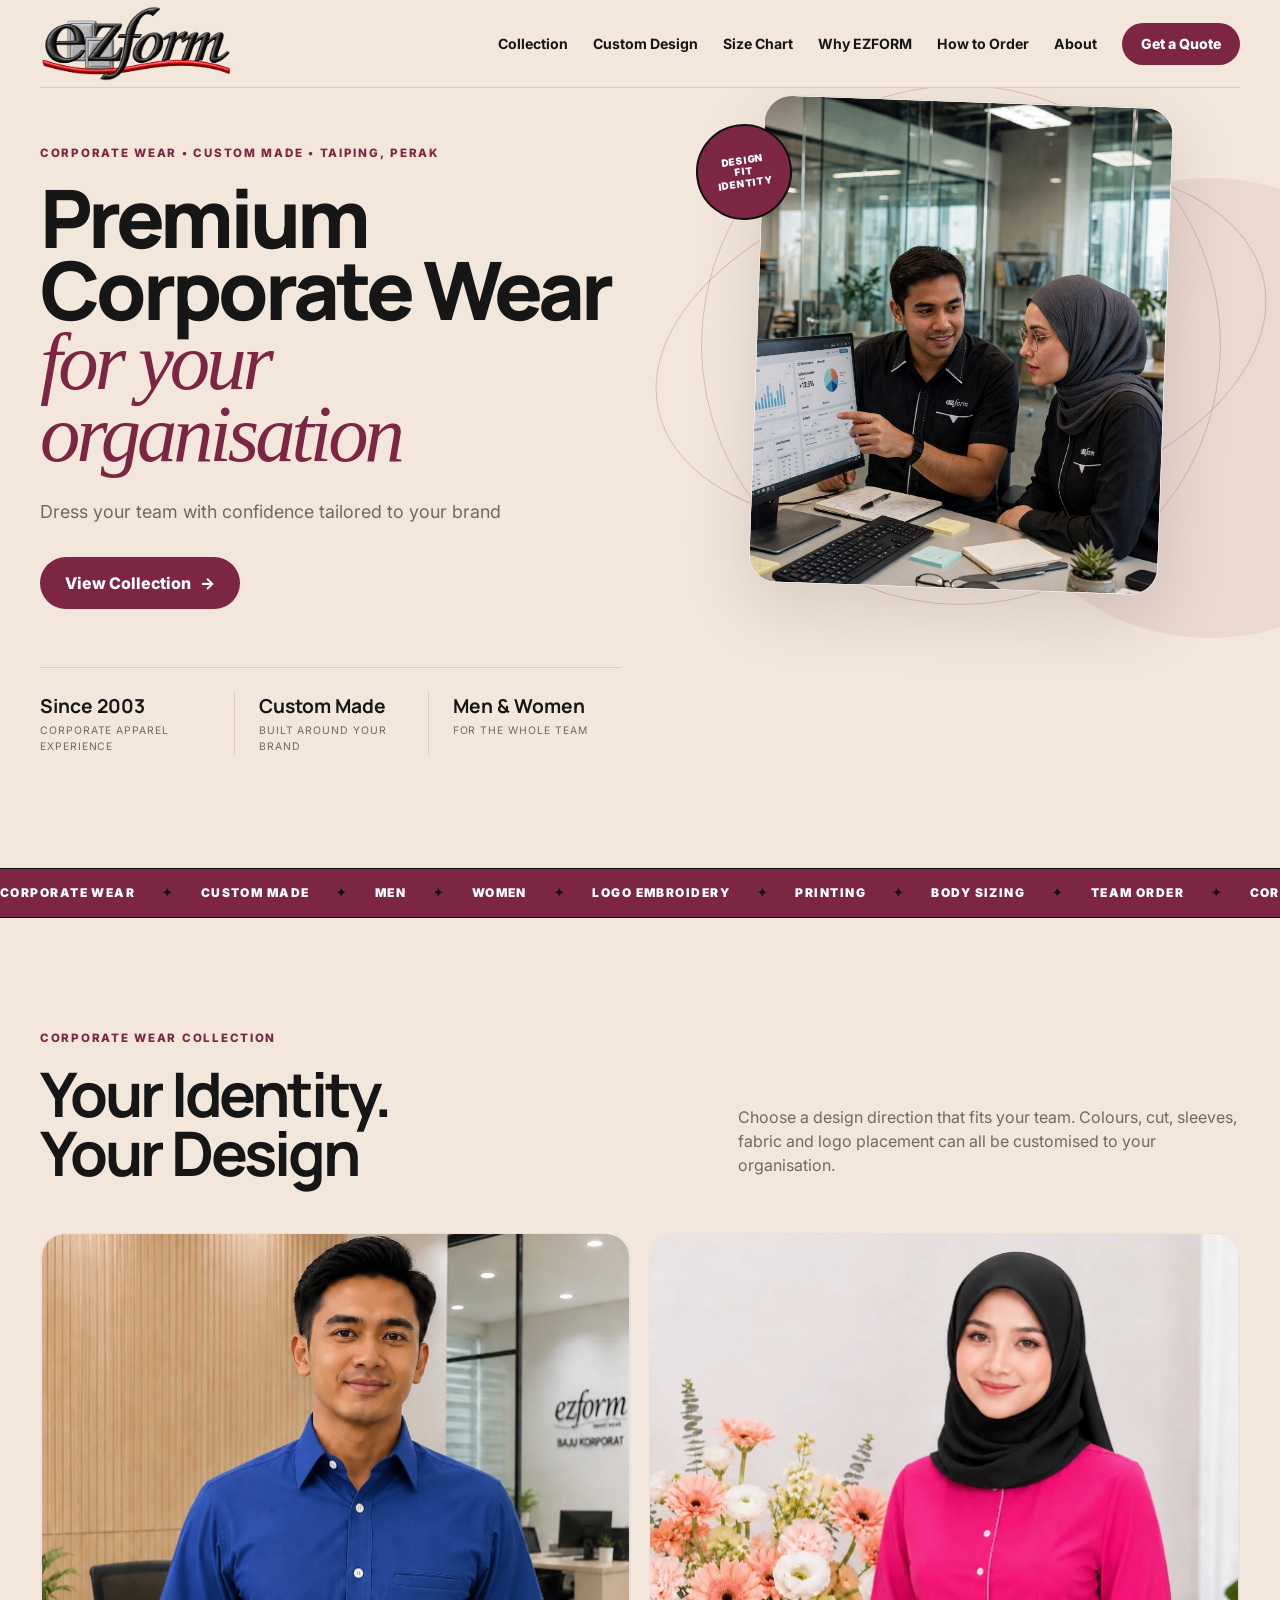
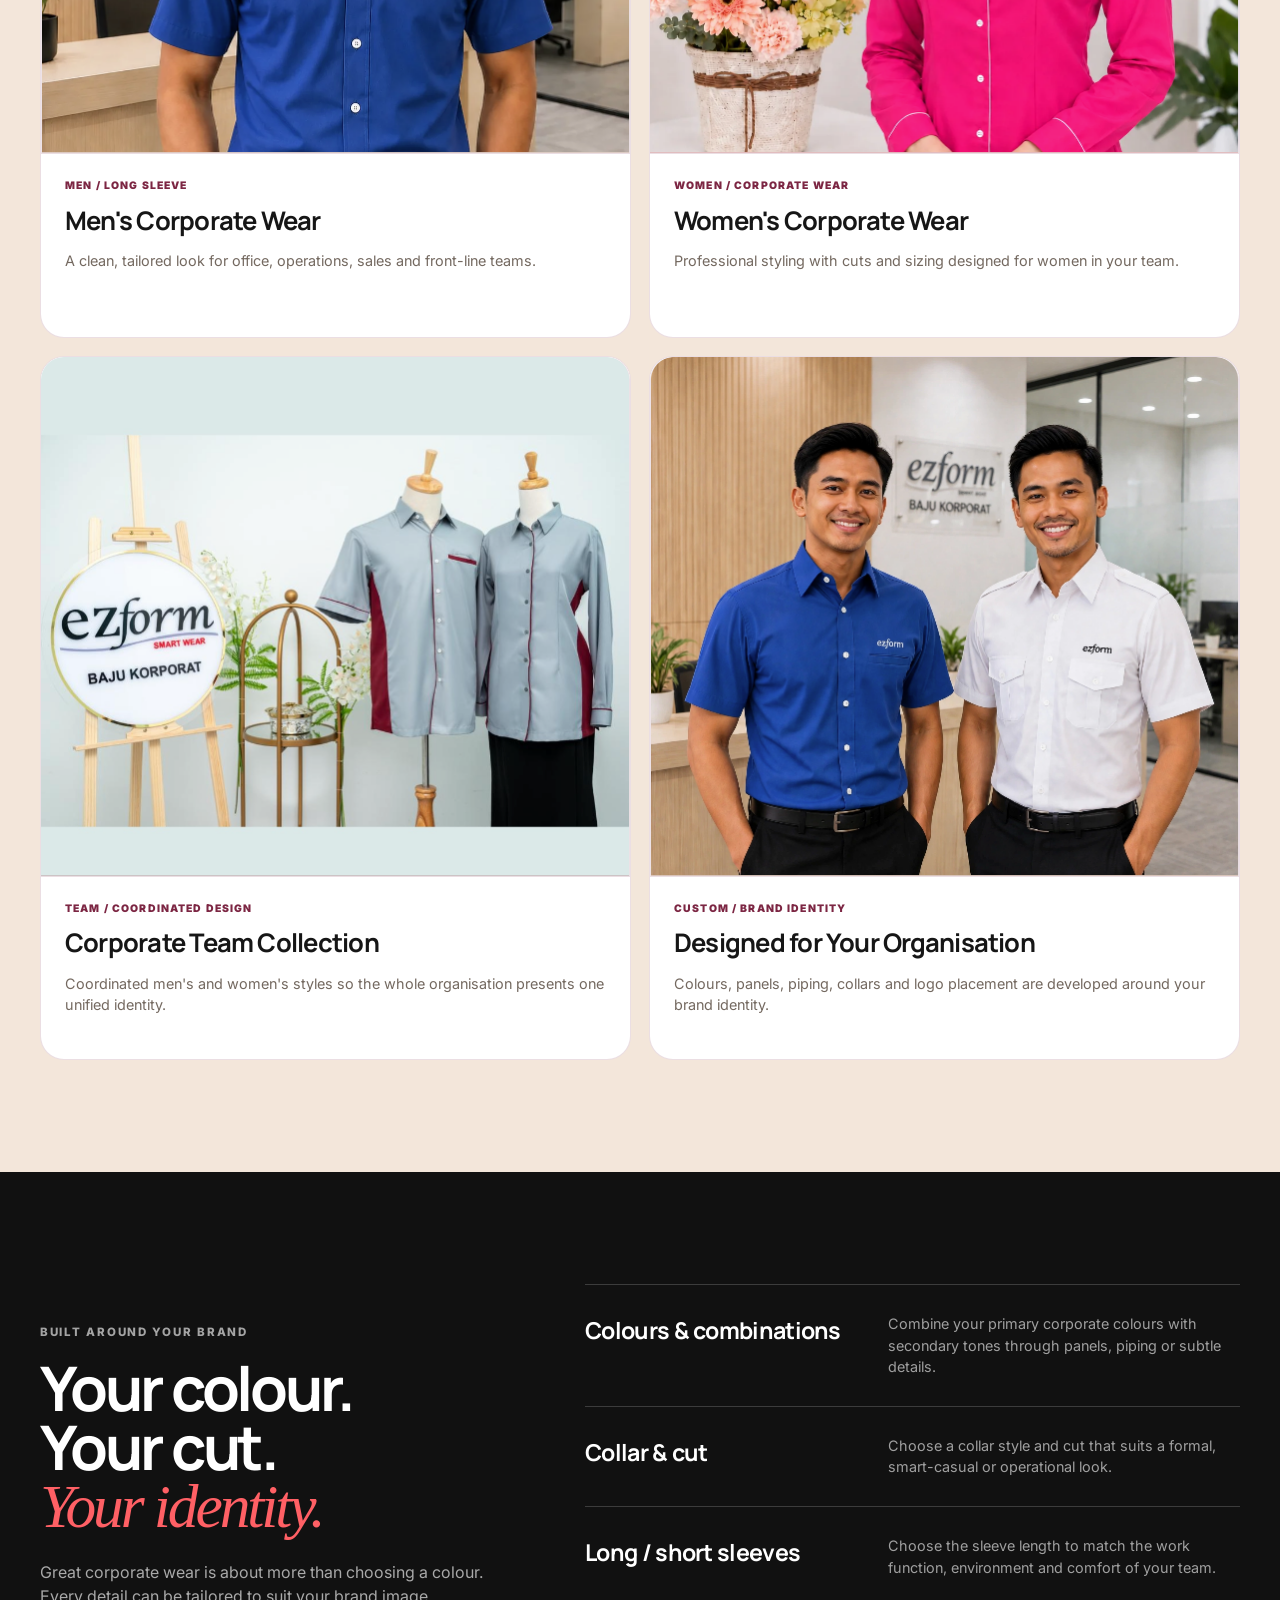
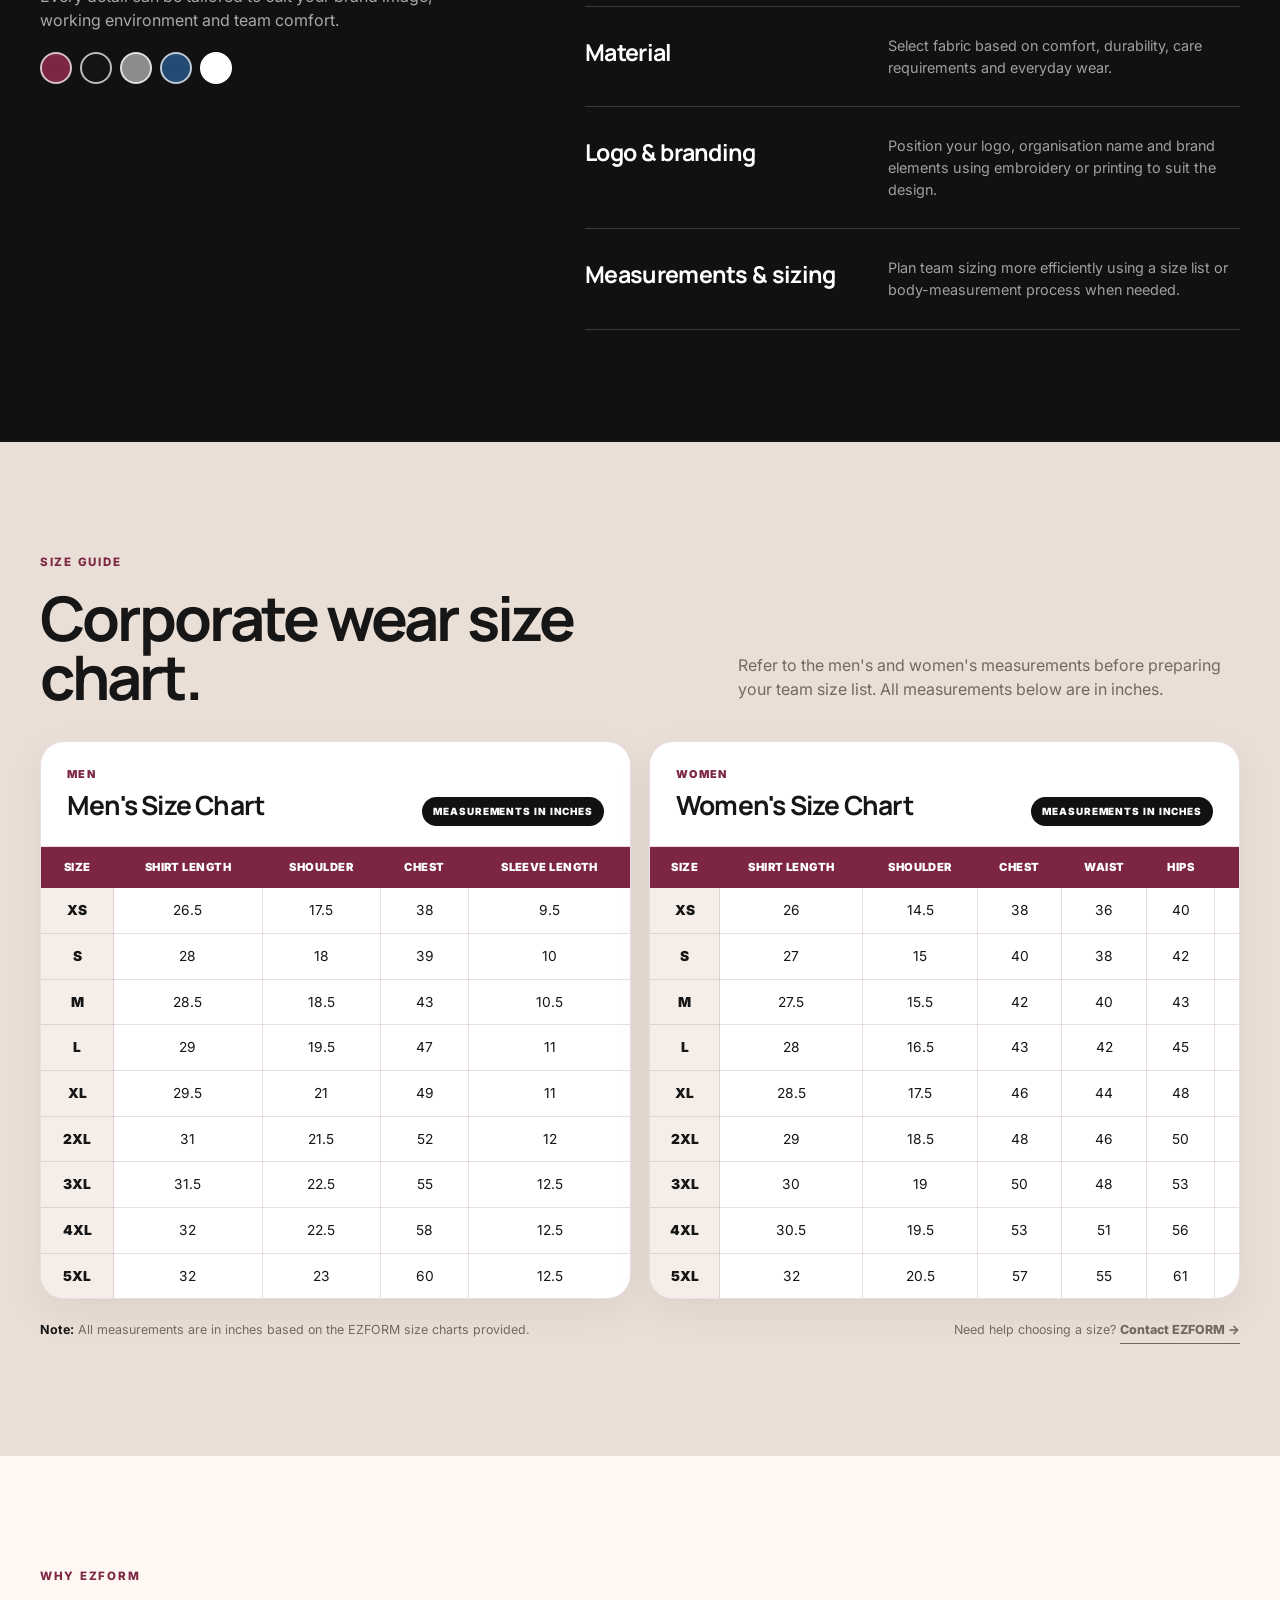
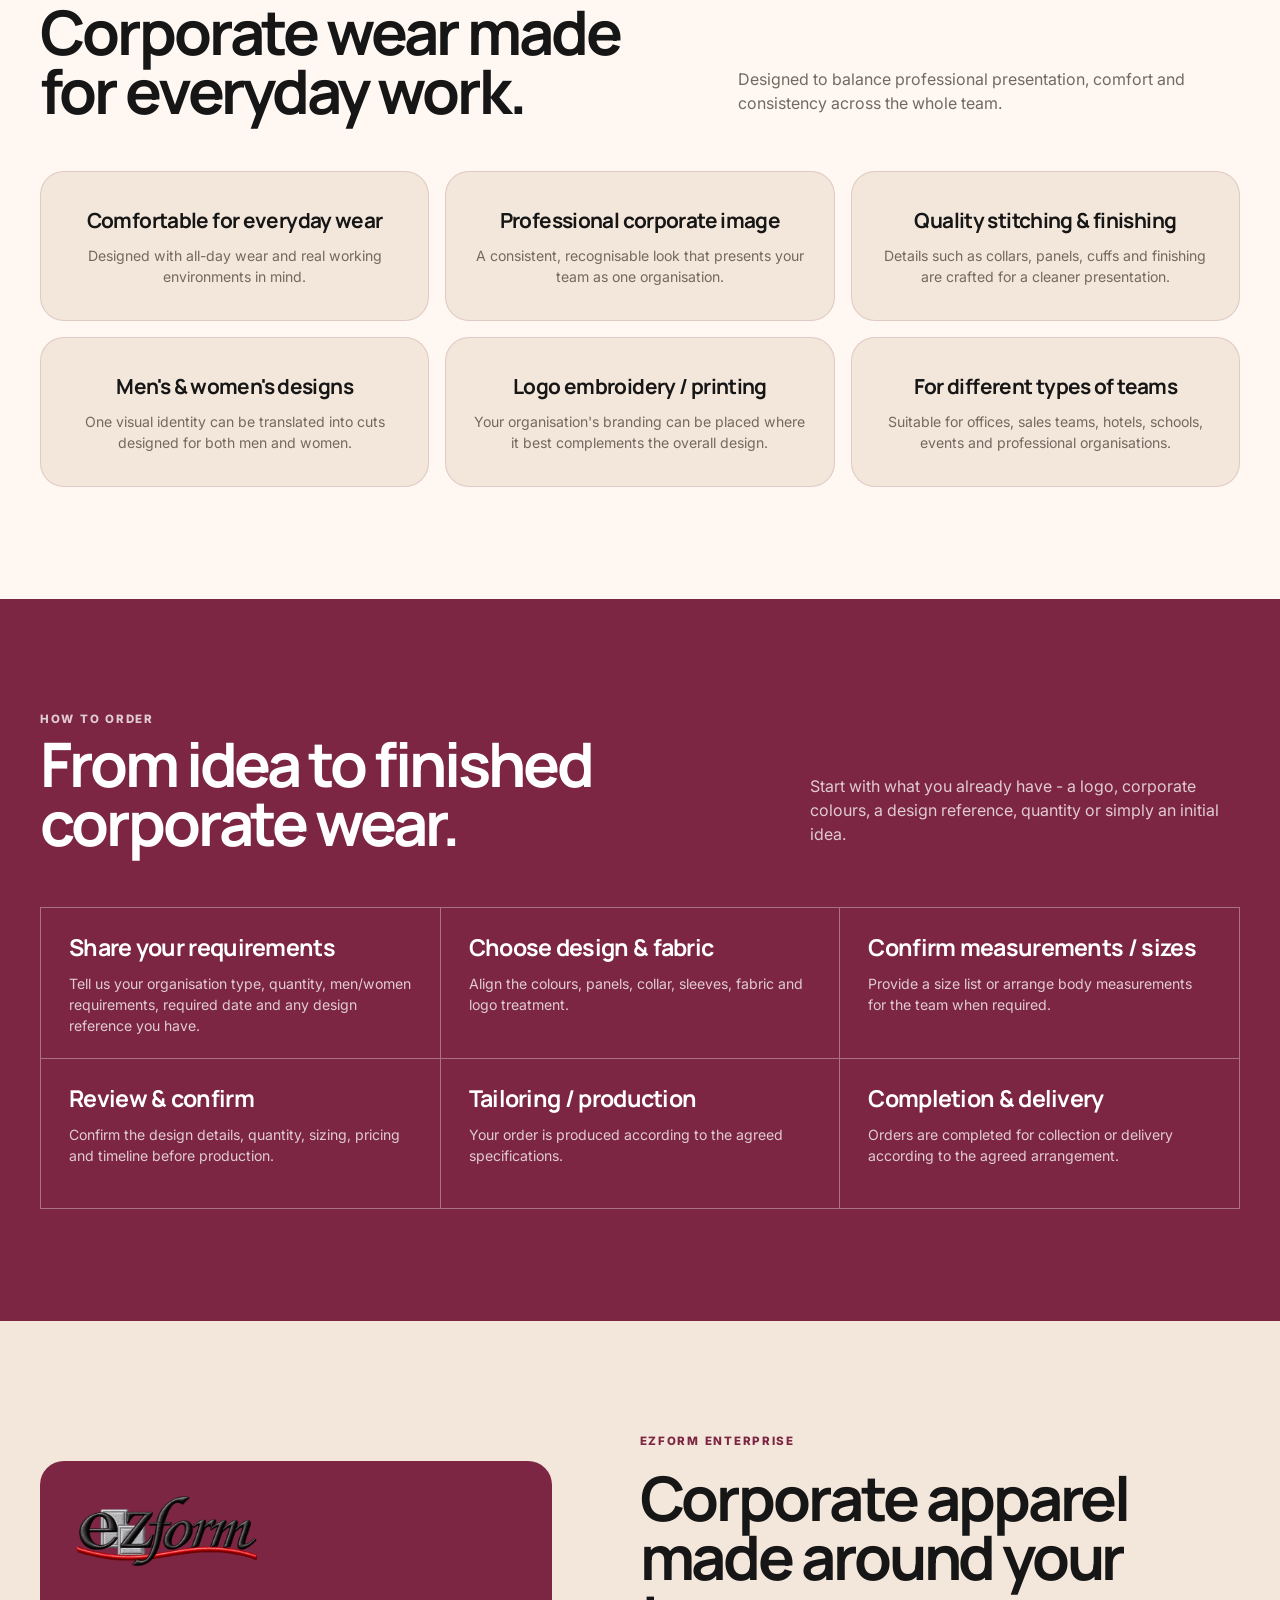
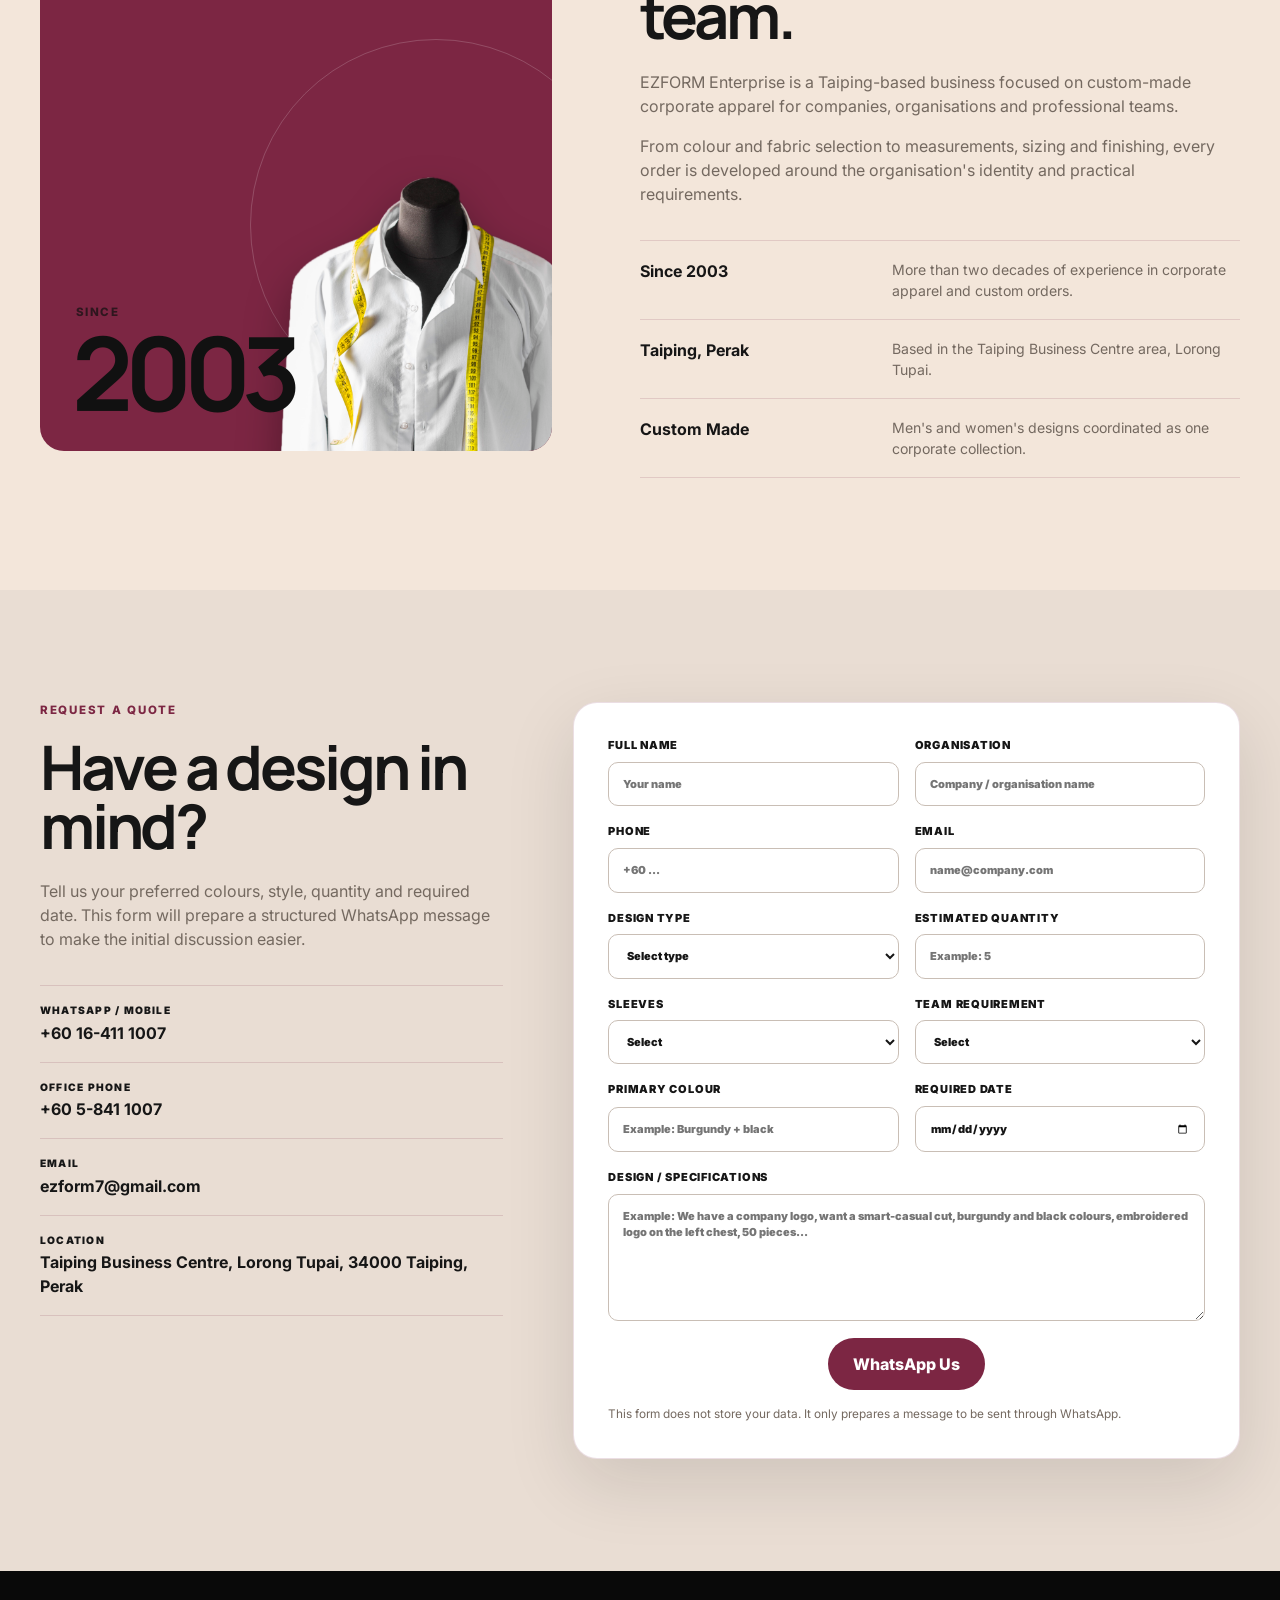
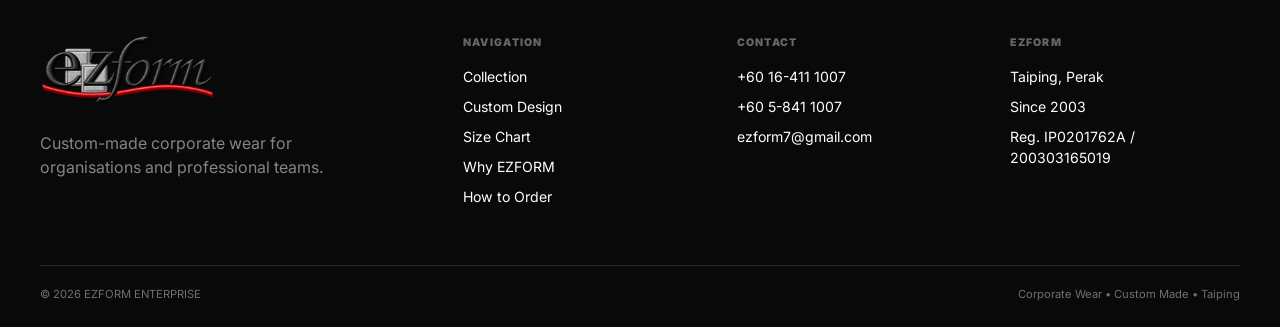
==== index.html @ 91cd4269 "update website" ====
<!DOCTYPE html>

<html lang="en">
<head>
<meta charset="utf-8"/>
<meta content="width=device-width, initial-scale=1" name="viewport"/>
<meta content="EZFORM Corporate Wear - custom-made corporate apparel for organisations, teams and companies. Based in Taiping, Perak since 2003." name="description"/>
<meta content="#7c2643" name="theme-color"/>
<title>EZFORM Corporate Wear - Custom-Made Corporate Apparel</title>
<link href="https://fonts.googleapis.com" rel="preconnect"/>
<link crossorigin="" href="https://fonts.gstatic.com" rel="preconnect"/>
<link href="https://fonts.googleapis.com/css2?family=Inter:wght@400;500;600;700&amp;family=Manrope:wght@500;600;700;800&amp;display=swap" rel="stylesheet"/>
<link href="assets/icons/favicon.svg" rel="icon" type="image/svg+xml"/>

  <link href="css/style.css" rel="stylesheet"/>
  
</head>
<body>
<a class="skip-link" href="#main">Skip to content</a>
<header class="site-header" id="top">
<nav aria-label="Main navigation" class="nav container">
<a aria-label="EZFORM home" class="brand" href="#top">
<span class="brand-plate"><img alt="EZFORM" class="brand-logo" src="assets/images/ezform-logo.png"/></span>
</a>
<button aria-controls="nav-menu" aria-expanded="false" class="nav-toggle" type="button">
<span class="sr-only">Open menu</span><span></span><span></span>
</button>
<div class="nav-menu" id="nav-menu">
<a href="#collection">Collection</a>
<a href="#custom">Custom Design</a>
<a href="#size-chart">Size Chart</a>
<a href="#why">Why EZFORM</a>
<a href="#process">How to Order</a>
<a href="#about">About</a>
<a class="button button-small button-red" href="#quotation">Get a Quote</a>
</div>
</nav>
</header>
<main id="main">
<section class="hero section-pad">
<div class="container hero-grid">
<div class="hero-copy reveal">
<p class="eyebrow eyebrow-red">Corporate Wear • Custom Made • Taiping, Perak</p>
<h1>Premium Corporate Wear<br/><em>for your organisation</em></h1>
<p class="hero-lede">Dress your team with confidence tailored to your brand</p>
<div class="hero-actions">
<a class="button button-red" href="#collection">View Collection <span aria-hidden="true">→</span></a>
</div>
<div aria-label="EZFORM highlights" class="hero-proof">
<div><strong>Since 2003</strong><span>Corporate apparel experience</span></div>
<div><strong>Custom Made</strong><span>Built around your brand</span></div>
<div><strong>Men &amp; Women</strong><span>For the whole team</span></div>
</div>
</div>
<div aria-label="EZFORM corporate wear visual" class="hero-art reveal">
<div class="hero-orbit orbit-one"></div><div class="hero-orbit orbit-two"></div>
<div class="hero-main-card">
<div class="hero-shirt">
<img alt="EZFORM corporate team wearing black custom corporate shirts" src="assets/images/hero-corporate-team.webp"/>
</div>
</div>
<div class="hero-sticker">DESIGN<br/>FIT<br/>IDENTITY</div>
</div>
</div>
</section>
<section aria-label="Corporate wear features" class="ticker">
<div class="ticker-track">
<span>CORPORATE WEAR</span><b>✦</b><span>CUSTOM MADE</span><b>✦</b><span>MEN</span><b>✦</b><span>WOMEN</span><b>✦</b><span>LOGO EMBROIDERY</span><b>✦</b><span>PRINTING</span><b>✦</b><span>BODY SIZING</span><b>✦</b><span>TEAM ORDER</span><b>✦</b>
<span aria-hidden="true">CORPORATE WEAR</span><b aria-hidden="true">✦</b><span aria-hidden="true">CUSTOM MADE</span><b aria-hidden="true">✦</b><span aria-hidden="true">MEN</span><b aria-hidden="true">✦</b><span aria-hidden="true">WOMEN</span><b aria-hidden="true">✦</b><span aria-hidden="true">LOGO EMBROIDERY</span><b aria-hidden="true">✦</b><span aria-hidden="true">PRINTING</span><b aria-hidden="true">✦</b><span aria-hidden="true">BODY SIZING</span><b aria-hidden="true">✦</b><span aria-hidden="true">TEAM ORDER</span><b aria-hidden="true">✦</b>
</div>
</section>
<section class="section-pad" id="collection">
<div class="container">
<div class="section-heading reveal">
<div><p class="eyebrow eyebrow-red">Corporate Wear Collection</p><h2>Your Identity.<br/>Your Design</h2></div>
<p>Choose a design direction that fits your team. Colours, cut, sleeves, fabric and logo placement can all be customised to your organisation.</p>
</div>
<div class="collection-grid">
<article class="collection-card reveal" data-category="men team">
<div class="collection-visual collection-photo hover-swap"><img alt="Man wearing blue EZFORM corporate wear in an office setting" class="hover-default" src="assets/images/men-blue.png"/><img alt="Alternate white men's EZFORM corporate wear" class="hover-alt man-white" src="assets/images/men-white.png"/></div>
<div class="collection-info"><span>Men / Long Sleeve</span><h3>Men's Corporate Wear</h3><p>A clean, tailored look for office, operations, sales and front-line teams.</p></div>
</article>
<article class="collection-card reveal" data-category="women team">
<div class="collection-visual collection-photo hover-swap"><img alt="Woman wearing pink EZFORM corporate wear with a black hijab" class="hover-default" src="assets/images/women-pink.png"/><img alt="Woman wearing burgundy EZFORM corporate wear with a pink hijab" class="hover-alt women-burgundy" src="assets/images/women-burgundy.webp"/></div>
<div class="collection-info"><span>Women / Corporate Wear</span><h3>Women's Corporate Wear</h3><p>Professional styling with cuts and sizing designed for women in your team.</p></div>
</article>
<article class="collection-card reveal" data-category="men women team">
<div aria-label="Corporate Team Collection photo; alternate photo appears on hover" class="collection-visual collection-photo">
<img alt="Coordinated men's and women's EZFORM corporate wear displayed together" src="assets/images/corporate-team.png"/>
</div>
<div class="collection-info"><span>Team / Coordinated Design</span><h3>Corporate Team Collection</h3><p>Coordinated men's and women's styles so the whole organisation presents one unified identity.</p></div>
</article>
<article class="collection-card reveal" data-category="custom men women">
<div aria-label="Designed for Your Organisation photo; three-ladies corporate wear photo appears on hover" class="collection-visual collection-photo hover-swap">
<img alt="EZFORM corporate shirts designed for an organisation" class="hover-default" src="assets/images/organisation-men.png"/>
<img alt="Three women wearing coordinated corporate wear" class="hover-alt" src="assets/images/organisation-women.webp"/>
</div>
<div class="collection-info"><span>Custom / Brand Identity</span><h3>Designed for Your Organisation</h3><p>Colours, panels, piping, collars and logo placement are developed around your brand identity.</p></div>
</article>
</div>
</div>
</section>
<section class="custom section-pad" id="custom">
<div class="container custom-grid">
<div class="custom-copy reveal">
<p class="eyebrow eyebrow-light">Built Around Your Brand</p>
<h2>Your colour.<br/>Your cut.<br/><em>Your identity.</em></h2>
<p>Great corporate wear is about more than choosing a colour. Every detail can be tailored to suit your brand image, working environment and team comfort.</p>
<div aria-label="Example colour options" class="swatches"><span class="swatch swatch-red"></span><span class="swatch swatch-black"></span><span class="swatch swatch-grey"></span><span class="swatch swatch-blue"></span><span class="swatch swatch-white"></span></div>
</div>
<div class="custom-options">
<article class="custom-row reveal"><h3>Colours &amp; combinations</h3><p>Combine your primary corporate colours with secondary tones through panels, piping or subtle details.</p></article>
<article class="custom-row reveal"><h3>Collar &amp; cut</h3><p>Choose a collar style and cut that suits a formal, smart-casual or operational look.</p></article>
<article class="custom-row reveal"><h3>Long / short sleeves</h3><p>Choose the sleeve length to match the work function, environment and comfort of your team.</p></article>
<article class="custom-row reveal"><h3>Material</h3><p>Select fabric based on comfort, durability, care requirements and everyday wear.</p></article>
<article class="custom-row reveal"><h3>Logo &amp; branding</h3><p>Position your logo, organisation name and brand elements using embroidery or printing to suit the design.</p></article>
<article class="custom-row reveal"><h3>Measurements &amp; sizing</h3><p>Plan team sizing more efficiently using a size list or body-measurement process when needed.</p></article>
</div>
</div>
</section>
<section class="size-chart section-pad" id="size-chart">
<div class="container">
<div class="section-heading reveal">
<div><p class="eyebrow eyebrow-red">Size Guide</p><h2>Corporate wear size chart.</h2></div>
<p>Refer to the men's and women's measurements before preparing your team size list. All measurements below are in inches.</p>
</div>
<div class="size-chart-grid">
<article class="size-card size-card-men reveal">
<div class="size-card-head">
<div><span>Men</span><h3>Men's Size Chart</h3></div>
<span class="size-unit">Measurements in inches</span>
</div>
<div aria-label="Men's size chart" class="size-table-wrap" role="region" tabindex="0">
<table class="size-table">
<thead><tr><th scope="col">Size</th><th scope="col">Shirt Length</th><th scope="col">Shoulder</th><th scope="col">Chest</th><th scope="col">Sleeve Length</th></tr></thead>
<tbody>
<tr><th scope="row">XS</th><td>26.5</td><td>17.5</td><td>38</td><td>9.5</td></tr>
<tr><th scope="row">S</th><td>28</td><td>18</td><td>39</td><td>10</td></tr>
<tr><th scope="row">M</th><td>28.5</td><td>18.5</td><td>43</td><td>10.5</td></tr>
<tr><th scope="row">L</th><td>29</td><td>19.5</td><td>47</td><td>11</td></tr>
<tr><th scope="row">XL</th><td>29.5</td><td>21</td><td>49</td><td>11</td></tr>
<tr><th scope="row">2XL</th><td>31</td><td>21.5</td><td>52</td><td>12</td></tr>
<tr><th scope="row">3XL</th><td>31.5</td><td>22.5</td><td>55</td><td>12.5</td></tr>
<tr><th scope="row">4XL</th><td>32</td><td>22.5</td><td>58</td><td>12.5</td></tr>
<tr><th scope="row">5XL</th><td>32</td><td>23</td><td>60</td><td>12.5</td></tr>
</tbody>
</table>
</div>
</article>
<article class="size-card size-card-women reveal">
<div class="size-card-head">
<div><span>Women</span><h3>Women's Size Chart</h3></div>
<span class="size-unit">Measurements in inches</span>
</div>
<div aria-label="Women's size chart" class="size-table-wrap" role="region" tabindex="0">
<table class="size-table">
<thead><tr><th scope="col">Size</th><th scope="col">Shirt Length</th><th scope="col">Shoulder</th><th scope="col">Chest</th><th scope="col">Waist</th><th scope="col">Hips</th><th scope="col">Sleeve Length</th></tr></thead>
<tbody>
<tr><th scope="row">XS</th><td>26</td><td>14.5</td><td>38</td><td>36</td><td>40</td><td>21.5</td></tr>
<tr><th scope="row">S</th><td>27</td><td>15</td><td>40</td><td>38</td><td>42</td><td>22</td></tr>
<tr><th scope="row">M</th><td>27.5</td><td>15.5</td><td>42</td><td>40</td><td>43</td><td>22.5</td></tr>
<tr><th scope="row">L</th><td>28</td><td>16.5</td><td>43</td><td>42</td><td>45</td><td>23</td></tr>
<tr><th scope="row">XL</th><td>28.5</td><td>17.5</td><td>46</td><td>44</td><td>48</td><td>23</td></tr>
<tr><th scope="row">2XL</th><td>29</td><td>18.5</td><td>48</td><td>46</td><td>50</td><td>23</td></tr>
<tr><th scope="row">3XL</th><td>30</td><td>19</td><td>50</td><td>48</td><td>53</td><td>23.5</td></tr>
<tr><th scope="row">4XL</th><td>30.5</td><td>19.5</td><td>53</td><td>51</td><td>56</td><td>23.5</td></tr>
<tr><th scope="row">5XL</th><td>32</td><td>20.5</td><td>57</td><td>55</td><td>61</td><td>24</td></tr>
</tbody>
</table>
</div>
</article>
</div>
<div class="size-chart-note reveal">
<span><strong>Note:</strong> All measurements are in inches based on the EZFORM size charts provided.</span>
<span>Need help choosing a size? <a class="text-link" href="#quotation">Contact EZFORM →</a></span>
</div>
</div>
</section>
<section class="why section-pad" id="why">
<div class="container">
<div class="section-heading reveal">
<div><p class="eyebrow eyebrow-red">Why EZFORM</p><h2>Corporate wear made for everyday work.</h2></div>
<p>Designed to balance professional presentation, comfort and consistency across the whole team.</p>
</div>
<div class="why-grid">
<article class="why-card reveal"><div><h3>Comfortable for everyday wear</h3><p>Designed with all-day wear and real working environments in mind.</p></div></article>
<article class="why-card reveal"><div><h3>Professional corporate image</h3><p>A consistent, recognisable look that presents your team as one organisation.</p></div></article>
<article class="why-card reveal"><div><h3>Quality stitching &amp; finishing</h3><p>Details such as collars, panels, cuffs and finishing are crafted for a cleaner presentation.</p></div></article>
<article class="why-card reveal"><div><h3>Men's &amp; women's designs</h3><p>One visual identity can be translated into cuts designed for both men and women.</p></div></article>
<article class="why-card reveal"><div><h3>Logo embroidery / printing</h3><p>Your organisation's branding can be placed where it best complements the overall design.</p></div></article>
<article class="why-card reveal"><div><h3>For different types of teams</h3><p>Suitable for offices, sales teams, hotels, schools, events and professional organisations.</p></div></article>
</div>
</div>
</section>
<section class="process section-pad" id="process">
<div class="container">
<div class="process-head reveal">
<div><p class="eyebrow eyebrow-light">How to Order</p><h2>From idea to finished corporate wear.</h2></div>
<p>Start with what you already have - a logo, corporate colours, a design reference, quantity or simply an initial idea.</p>
</div>
<ol class="steps">
<li class="reveal"><h3>Share your requirements</h3><p>Tell us your organisation type, quantity, men/women requirements, required date and any design reference you have.</p></li>
<li class="reveal"><h3>Choose design &amp; fabric</h3><p>Align the colours, panels, collar, sleeves, fabric and logo treatment.</p></li>
<li class="reveal"><h3>Confirm measurements / sizes</h3><p>Provide a size list or arrange body measurements for the team when required.</p></li>
<li class="reveal"><h3>Review &amp; confirm</h3><p>Confirm the design details, quantity, sizing, pricing and timeline before production.</p></li>
<li class="reveal"><h3>Tailoring / production</h3><p>Your order is produced according to the agreed specifications.</p></li>
<li class="reveal"><h3>Completion &amp; delivery</h3><p>Orders are completed for collection or delivery according to the agreed arrangement.</p></li>
</ol>
</div>
</section>
<section class="section-pad" id="about">
<div class="container about-grid">
<div class="about-poster reveal">
<img alt="EZFORM" class="about-logo" src="assets/images/ezform-logo.png"/>
<div class="about-year"><span>Since</span><strong>2003</strong></div>
<img alt="Corporate shirt fitting with measuring tape" class="about-shirt" src="assets/images/fitting-measuring-tape.png"/>
</div>
<div class="about-copy reveal">
<p class="eyebrow eyebrow-red">EZFORM Enterprise</p>
<h2>Corporate apparel made around your team.</h2>
<p>EZFORM Enterprise is a Taiping-based business focused on custom-made corporate apparel for companies, organisations and professional teams.</p>
<p>From colour and fabric selection to measurements, sizing and finishing, every order is developed around the organisation's identity and practical requirements.</p>
<div class="about-points">
<div><strong>Since 2003</strong><span>More than two decades of experience in corporate apparel and custom orders.</span></div>
<div><strong>Taiping, Perak</strong><span>Based in the Taiping Business Centre area, Lorong Tupai.</span></div>
<div><strong>Custom Made</strong><span>Men's and women's designs coordinated as one corporate collection.</span></div>
</div>
</div>
</div>
</section>
<section class="quote section-pad" id="quotation">
<div class="container quote-grid">
<div class="quote-copy reveal" id="contact">
<p class="eyebrow eyebrow-red">Request a Quote</p>
<h2>Have a design in mind?</h2>
<p>Tell us your preferred colours, style, quantity and required date. This form will prepare a structured WhatsApp message to make the initial discussion easier.</p>
<div class="contact-list">
<a data-phone-link="" href="tel:+60164111007"><span>WhatsApp / Mobile</span><strong data-phone="">+60 16-411 1007</strong></a>
<a data-landline-link="" href="tel:+6058411007"><span>Office phone</span><strong data-landline="">+60 5-841 1007</strong></a>
<a data-email-link="" href="mailto:ezform7@gmail.com"><span>Email</span><strong data-email="">ezform7@gmail.com</strong></a>
<div><span>Location</span><strong data-location="">Taiping Business Centre, Lorong Tupai, 34000 Taiping, Perak</strong></div>
</div>
</div>
<form class="quote-form reveal" id="quote-form">
<div class="selected-products" hidden="" id="selected-products"><span>Selected collection</span><div id="selected-product-chips"></div></div>
<div class="form-row">
<label>Full name<input autocomplete="name" name="name" placeholder="Your name" required="" type="text"/></label>
<label>Organisation<input autocomplete="organization" name="company" placeholder="Company / organisation name" type="text"/></label>
</div>
<div class="form-row">
<label>Phone<input autocomplete="tel" name="phone" placeholder="+60 ..." required="" type="tel"/></label>
<label>Email<input autocomplete="email" name="email" placeholder="name@company.com" type="email"/></label>
</div>
<div class="form-row">
<label>Design type<select id="product-select" name="product"><option value="">Select type</option><option>Men's Corporate Shirt</option><option>Women's Corporate Blouse</option><option>Corporate Team Collection</option><option>Designed for Your Organisation</option><option>Not sure / need a recommendation</option></select></label>
<label>Estimated quantity<input min="1" name="quantity" placeholder="Example: 5" type="number"/></label>
</div>
<div class="form-row">
<label>Sleeves<select name="sleeve"><option value="">Select</option><option>Long Sleeve</option><option>Short Sleeve</option><option>Mixed</option><option>Not sure</option></select></label>
<label>Team requirement<select name="gender"><option value="">Select</option><option>Men</option><option>Women</option><option>Men &amp; Women</option></select></label>
</div>
<div class="form-row">
<label>Primary colour<input name="colour" placeholder="Example: Burgundy + black" type="text"/></label>
<label>Required date<input name="deadline" type="date"/></label>
</div>
<label>Design / specifications<textarea name="message" placeholder="Example: We have a company logo, want a smart-casual cut, burgundy and black colours, embroidered logo on the left chest, 50 pieces..." required="" rows="6"></textarea></label>
<fieldset><div class="send-options"><button class="button button-red" type="submit">WhatsApp Us</button></div></fieldset>
<p class="form-note">This form does not store your data. It only prepares a message to be sent through WhatsApp.</p>
</form>
</div>
</section>
</main>
<footer class="footer">
<div class="container footer-grid">
<div class="footer-brand"><img alt="EZFORM" src="assets/images/ezform-logo.png"/><p data-tagline="">Custom-made corporate wear for organisations and professional teams.</p></div>
<div><span class="footer-title">Navigation</span><a href="#collection">Collection</a><a href="#custom">Custom Design</a><a href="#size-chart">Size Chart</a><a href="#why">Why EZFORM</a><a href="#process">How to Order</a></div>
<div><span class="footer-title">Contact</span><a data-phone="" data-phone-link="" href="tel:+60164111007">+60 16-411 1007</a><a data-landline="" data-landline-link="" href="tel:+6058411007">+60 5-841 1007</a><a data-email="" data-email-link="" href="mailto:ezform7@gmail.com">ezform7@gmail.com</a></div>
<div><span class="footer-title">EZFORM</span><span>Taiping, Perak</span><span>Since 2003</span><span>Reg. IP0201762A / 200303165019</span></div>
</div>
<div class="container footer-bottom"><span>© <span id="year"></span> EZFORM ENTERPRISE</span><span>Corporate Wear • Custom Made • Taiping</span></div>
</footer>
<div aria-live="polite" class="toast" id="toast" role="status"></div>
<script src="js/config.js"></script>
<script src="js/site.js"></script>
</body>
</html>
---- css/style.css ----
:root {
  /* Palette sampled from the EZFORM Canva booking-site screenshot: primary burgundy #7C2643 */
  --red: #7c2643;
  --red-dark: #5e1c33;
  --black: #111111;
  --ink: #161616;
  --paper: #f3e6da;
  --paper-2: #fff8f2;
  --white: #ffffff;
  --muted: #746960;
  --line: rgba(124,38,67,.15);
  --soft-red: #e6ccd5;
  --soft-grey: #e6ddd6;
  --radius: 24px;
  --shadow: 0 24px 70px rgba(17,17,17,.12);
}
* { box-sizing: border-box; }
html { scroll-behavior: smooth; }
body { margin: 0; background: var(--paper); color: var(--ink); font-family: Inter, ui-sans-serif, -apple-system, BlinkMacSystemFont, "Segoe UI", sans-serif; line-height: 1.5; }
body.menu-open { overflow: hidden; }
a { color: inherit; text-decoration: none; }
button, input, select, textarea { font: inherit; }
button { color: inherit; }
img, svg { display: block; max-width: 100%; }
.container { width: min(1200px, calc(100% - 40px)); margin: 0 auto; }
.section-pad { padding: 112px 0; }
.sr-only { position: absolute; width: 1px; height: 1px; padding: 0; margin: -1px; overflow: hidden; clip: rect(0,0,0,0); white-space: nowrap; border: 0; }
.skip-link { position: fixed; top: 10px; left: 10px; transform: translateY(-200%); background: var(--white); padding: 10px 14px; z-index: 999; border-radius: 8px; }
.skip-link:focus { transform: none; }
.eyebrow { margin: 0 0 18px; text-transform: uppercase; letter-spacing: .15em; font-size: .72rem; font-weight: 800; }
.eyebrow-red { color: var(--red); }
.eyebrow-light { color: rgba(255,255,255,.62); }
h1,h2,h3,p { margin-top: 0; }
h1,h2,h3 { font-family: Manrope, Inter, sans-serif; }
h1,h2 { letter-spacing: -.05em; }
h1 { font-size: clamp(2.8rem, 6.3vw, 6.3rem); line-height: .9; margin-bottom: 28px; font-weight: 800; }
h1 em { display: inline-block; font-family: Georgia, "Times New Roman", serif; font-weight: 400; color: var(--red); }
h2 { font-size: clamp(2.55rem, 4.8vw, 5rem); line-height: .96; margin-bottom: 24px; }
h3 { letter-spacing: -.03em; }
.button { display: inline-flex; align-items: center; justify-content: center; gap: 9px; min-height: 52px; padding: 0 24px; border-radius: 999px; border: 1px solid transparent; font-weight: 800; cursor: pointer; transition: transform .18s ease, background .18s ease, color .18s ease, border-color .18s ease; }
.button:hover { transform: translateY(-2px); }
.button-red { background: var(--red); color: var(--white); }
.button-red:hover { background: var(--red-dark); }
.button-dark { background: var(--black); color: var(--white); }
.button-dark:hover { background: #292929; }
.button-light { background: var(--white); color: var(--black); }
.button-outline { background: transparent; border-color: var(--black); }
.button-outline:hover { background: var(--black); color: var(--white); }
.button-small { min-height: 42px; padding: 0 18px; font-size: .88rem; }
.text-link { display: inline-flex; align-items: center; gap: 8px; font-weight: 800; border-bottom: 1px solid currentColor; padding-bottom: 3px; }
.site-header { position: relative; z-index: 50; }
.nav { min-height: 88px; display: flex; align-items: center; justify-content: space-between; border-bottom: 1px solid var(--line); }
.brand { display: inline-flex; align-items: center; }
.brand-plate { display: inline-flex; align-items: center; justify-content: center; background: transparent; border-radius: 0; padding: 0; }
.brand-logo { width: 192px; height: auto; }
.nav-menu { display: flex; align-items: center; gap: 25px; font-size: .88rem; font-weight: 700; }
.nav-menu > a:not(.button) { position: relative; }
.nav-menu > a:not(.button)::after { content: ""; position: absolute; left: 0; bottom: -6px; width: 100%; height: 2px; background: var(--red); transform: scaleX(0); transform-origin: right; transition: transform .2s ease; }
.nav-menu > a:not(.button):hover::after { transform: scaleX(1); transform-origin: left; }
.nav-toggle { display: none; width: 44px; height: 44px; padding: 10px; border: 0; background: transparent; }
.nav-toggle span:not(.sr-only) { display: block; height: 2px; background: var(--black); margin: 7px 0; }

.hero { position: relative; overflow: hidden; min-height: 780px; display: flex; align-items: center; padding-top: 56px; }
.hero::before { content: ""; position: absolute; width: 460px; height: 460px; border-radius: 50%; background: rgba(124,38,67,.07); right: -160px; top: 90px; }
.hero-grid { display: grid; grid-template-columns: 1.02fr .98fr; gap: 60px; align-items: center; }
.hero-copy { position: relative; z-index: 2; }
.hero-lede { max-width: 650px; color: var(--muted); font-size: clamp(1rem,1.4vw,1.18rem); margin-bottom: 31px; }
.hero-actions { display: flex; align-items: center; gap: 20px; flex-wrap: wrap; }
.hero-proof { display: grid; grid-template-columns: repeat(3,1fr); gap: 0; margin-top: 58px; padding-top: 24px; border-top: 1px solid var(--line); max-width: 660px; }
.hero-proof div { padding-right: 24px; }
.hero-proof div + div { border-left: 1px solid var(--line); padding-left: 24px; }
.hero-proof strong { display: block; font-family: Manrope, sans-serif; font-size: 1.2rem; }
.hero-proof span { display: block; margin-top: 3px; color: var(--muted); font-size: .65rem; text-transform: uppercase; letter-spacing: .09em; }
.hero-art { min-height: 610px; position: relative; display: grid; place-items: center; }
.hero-orbit { position: absolute; border: 1px solid rgba(124,38,67,.22); border-radius: 50%; }
.orbit-one { width: 520px; height: 520px; }
.orbit-two { width: 620px; height: 350px; transform: rotate(-12deg); }
.hero-main-card { position: relative; z-index: 3; width: min(410px,78%); aspect-ratio: .84; border-radius: 28px; background: var(--white); border: 1px solid var(--line); box-shadow: var(--shadow); overflow: hidden; transform: rotate(2deg); }
.hero-card-head { display: flex; align-items: center; justify-content: space-between; padding: 17px 18px; border-bottom: 1px solid var(--line); font-size: .66rem; text-transform: uppercase; letter-spacing: .1em; font-weight: 800; }
.hero-shirt { height: 100%; display: grid; place-items: center; padding: 0; background: linear-gradient(145deg,#f8f2ea,#eee8df); overflow: hidden; }
.hero-shirt img { width: 100%; height: 100%; object-fit: cover; object-position: center 35%; display: block; }
.hero-card-foot { padding: 14px 18px; display: flex; justify-content: space-between; gap: 12px; font-size: .7rem; font-weight: 700; }
.hero-sticker { position: absolute; z-index: 5; left: 15px; top: 84px; width: 96px; height: 96px; display: grid; place-items: center; text-align: center; border-radius: 50%; background: var(--red); color: var(--white); border: 2px solid var(--black); font-size: .62rem; line-height: 1.15; letter-spacing: .08em; font-weight: 900; transform: rotate(-8deg); }

.ticker { overflow: hidden; background: var(--red); color: var(--white); border-block: 1px solid var(--black); }
.ticker-track { width: max-content; display: flex; align-items: center; gap: 27px; padding: 15px 0; animation: ticker 30s linear infinite; font-size: .75rem; font-weight: 900; letter-spacing: .12em; }
.ticker-track b { color: var(--black); }
@keyframes ticker { to { transform: translateX(-50%); } }

.section-heading { display: grid; grid-template-columns: 1.12fr .88fr; gap: 60px; align-items: end; margin-bottom: 50px; }
.section-heading h2 { margin-bottom: 0; }
.section-heading > p { margin: 0 0 6px; color: var(--muted); max-width: 520px; }
.collection-grid { display: grid; grid-template-columns: repeat(2,1fr); gap: 18px; }
.collection-card { position: relative; min-height: 480px; overflow: hidden; border: 1px solid var(--line); border-radius: var(--radius); background: var(--white); transition: transform .22s ease, box-shadow .22s ease; }
.collection-card:hover { transform: translateY(-5px); box-shadow: var(--shadow); }
.collection-visual { height: 320px; display: grid; place-items: center; overflow: hidden; position: relative; border-bottom: 1px solid var(--line); }
.collection-visual svg { width: 46%; max-height: 240px; filter: drop-shadow(0 16px 14px rgba(17,17,17,.11)); transition: transform .25s ease; }
.collection-card:hover .collection-visual svg { transform: scale(1.04) rotate(-1deg); }
.collection-visual.collection-photo { height: 520px; display: block; background: var(--white); }
.collection-photo img { width: 100%; height: 100%; object-fit: cover; object-position: center top; display: block; transition: transform .25s ease; }
.collection-card:hover .collection-photo img { transform: scale(1.015); }
/* Photo swap on hover for collection cards */
.hover-swap { position: relative; height: 520px; overflow: hidden; background: var(--white); }
.hover-swap img { position: absolute; inset: 0; width: 100%; height: 100%; object-fit: cover; object-position: center; display: block; transition: opacity .45s ease, transform .45s ease; }
.hover-swap .hover-default { opacity: 1; }
.hover-swap .hover-alt { opacity: 0; }

/* Desktop/laptop: swap images on true mouse hover. */
@media (hover: hover) and (pointer: fine) {
  .collection-card:hover .hover-swap .hover-default,
  .collection-card:focus-within .hover-swap .hover-default { opacity: 0; }
  .collection-card:hover .hover-swap .hover-alt,
  .collection-card:focus-within .hover-swap .hover-alt { opacity: 1; }
  .collection-card:hover .hover-swap img { transform: scale(1.02); }
}

/* Phone/tablet: JavaScript toggles this class when the image is tapped. */
.hover-swap.is-alt .hover-default { opacity: 0; }
.hover-swap.is-alt .hover-alt { opacity: 1; }
.hover-swap.is-alt img { transform: scale(1.02); }
@media (hover: none), (pointer: coarse) {
  .hover-swap { cursor: pointer; touch-action: manipulation; }
}
/* Keep portrait hover models slightly lower in frame so heads remain fully visible. */
.hover-alt.man-white { object-position: center 20%; }
.hover-alt.women-burgundy { object-position: center 18%; }

.visual-cream { background: #eee6da; }
.visual-red { background: #f3d4d2; }
.visual-black { background: #d9d9d7; }
.visual-warm { background: #eadfcf; }
.collection-number { position: absolute; top: 18px; left: 18px; width: 42px; height: 42px; display: grid; place-items: center; border-radius: 50%; background: var(--black); color: var(--white); font-size: .68rem; font-weight: 900; }
.collection-info { padding: 24px; }
.collection-info > span { display: block; color: var(--red); font-size: .65rem; text-transform: uppercase; letter-spacing: .11em; font-weight: 900; margin-bottom: 8px; }
.collection-info h3 { font-size: 1.6rem; margin-bottom: 10px; }
.collection-info p { color: var(--muted); min-height: 48px; font-size: .9rem; }
.product-add { border: 0; background: transparent; padding: 0 0 3px; border-bottom: 1px solid currentColor; font-weight: 800; font-size: .8rem; cursor: pointer; }
.product-add.added { color: var(--red); }

.custom { background: var(--black); color: var(--white); overflow: hidden; }
.custom-grid { display: grid; grid-template-columns: .82fr 1.18fr; gap: 90px; align-items: start; }
.custom-copy { position: sticky; top: 40px; }
.custom-copy h2 em { display: block; font-family: Georgia, "Times New Roman", serif; font-weight: 400; color: #ff6065; }
.custom-copy > p:not(.eyebrow) { color: rgba(255,255,255,.64); max-width: 470px; }
.custom-options { border-top: 1px solid rgba(255,255,255,.18); }
.custom-row { display: grid; grid-template-columns: 1fr 1.25fr; gap: 22px; padding: 28px 0; border-bottom: 1px solid rgba(255,255,255,.18); align-items: start; }
.custom-row h3 { font-size: 1.45rem; margin: 0; }
.custom-row p { color: rgba(255,255,255,.6); margin: 0; font-size: .9rem; }
.swatches { display: flex; gap: 8px; margin-top: 20px; }
.swatch { width: 32px; height: 32px; border-radius: 50%; border: 2px solid rgba(255,255,255,.7); }
.swatch-red { background: var(--red); }.swatch-black { background: #141414; }.swatch-grey { background: #8c8c8c; }.swatch-blue { background: #224a72; }.swatch-white { background: #fff; }

.why { background: var(--paper-2); }
.why-grid { display: grid; grid-template-columns: repeat(3,1fr); gap: 16px; }
.why-card { min-height: 150px; padding: 22px 28px; border-radius: var(--radius); border: 1px solid var(--line); background: var(--paper); display: flex; flex-direction: column; justify-content: center; align-items: center; text-align: center; }
.why-card h3 { margin: 0 0 8px; font-size: 1.3rem; }
.why-card p { color: var(--muted); margin-bottom: 0; font-size: .88rem; }

/* Size chart */
.size-chart { background: #eadfd6; }
.size-chart .section-heading { margin-bottom: 34px; }
.size-chart-grid { display: grid; grid-template-columns: 1fr 1fr; gap: 18px; align-items: start; }
.size-card { overflow: hidden; border: 1px solid var(--line); border-radius: var(--radius); background: var(--white); box-shadow: 0 14px 40px rgba(17,17,17,.06); }
.size-card-head { display: flex; justify-content: space-between; align-items: end; gap: 20px; padding: 24px 26px 20px; border-bottom: 1px solid var(--line); }
.size-card-head > div { display: grid; gap: 4px; }
.size-card-head span { color: var(--red); font-size: .68rem; font-weight: 900; text-transform: uppercase; letter-spacing: .12em; }
.size-card-head h3 { margin: 0; font-size: 1.65rem; letter-spacing: -.03em; }
.size-unit { flex: 0 0 auto; border-radius: 999px; background: var(--black); color: var(--white) !important; padding: 7px 11px; font-size: .62rem !important; letter-spacing: .09em !important; }
.size-table-wrap { overflow-x: auto; -webkit-overflow-scrolling: touch; }
.size-table { width: 100%; min-width: 555px; border-collapse: collapse; font-size: .86rem; }
.size-card-women .size-table { min-width: 720px; }
.size-table th,.size-table td { padding: 12px 13px; border-bottom: 1px solid var(--line); border-right: 1px solid var(--line); text-align: center; white-space: nowrap; }
.size-table th:last-child,.size-table td:last-child { border-right: 0; }
.size-table thead th { background: var(--red); color: var(--white); font-size: .7rem; text-transform: uppercase; letter-spacing: .04em; font-weight: 900; }
.size-table tbody th { background: #f5eee8; color: var(--ink); font-weight: 900; }
.size-table tbody tr:last-child th,.size-table tbody tr:last-child td { border-bottom: 0; }
.size-table tbody tr:hover td,.size-table tbody tr:hover th { background: #fbf5f1; }
.size-chart-note { display: flex; justify-content: space-between; gap: 24px; margin: 22px 0 0; color: var(--muted); font-size: .78rem; }
.size-chart-note strong { color: var(--ink); }

.lookbook { overflow: hidden; }
.lookbook-grid { display: grid; grid-template-columns: 1.2fr .8fr; gap: 18px; }
.lookbook-stack { display: grid; grid-template-rows: 1fr 1fr; gap: 18px; }
.lookbook-card { position: relative; min-height: 320px; border-radius: var(--radius); overflow: hidden; border: 1px solid var(--line); }
.lookbook-card.tall { min-height: 660px; }
.lookbook-card svg { position: absolute; width: 50%; right: 5%; bottom: -3%; filter: drop-shadow(0 20px 20px rgba(124,38,67,.15)); }
.lookbook-card.tall svg { width: 63%; right: 0; }
.lookbook-copy { position: relative; z-index: 2; padding: 30px; max-width: 55%; }
.lookbook-copy span { display: block; font-size: .65rem; text-transform: uppercase; letter-spacing: .12em; font-weight: 900; margin-bottom: 10px; }
.lookbook-copy h3 { font-size: clamp(1.9rem,3vw,3.2rem); line-height: .98; margin-bottom: 10px; }
.lookbook-copy p { color: rgba(17,17,17,.68); font-size: .88rem; }
.look-red { background: #e3ccd4; }.look-black { background: #d8d1cc; }.look-cream { background: #e8d8c9; }

.process { background: var(--red); color: var(--white); }
.process-head { display: flex; justify-content: space-between; gap: 40px; align-items: end; margin-bottom: 54px; }
.process-head h2 { max-width: 650px; margin-bottom: 0; }
.process-head p { max-width: 430px; margin: 0 0 7px; color: rgba(255,255,255,.76); }
.steps { list-style: none; padding: 0; margin: 0; display: grid; grid-template-columns: repeat(3,1fr); border-top: 1px solid rgba(255,255,255,.35); border-left: 1px solid rgba(255,255,255,.35); }
.steps li { min-height: 150px; padding: 22px 28px; border-right: 1px solid rgba(255,255,255,.35); border-bottom: 1px solid rgba(255,255,255,.35); }
.steps h3 { font-size: 1.45rem; margin-bottom: 8px; }
.steps p { color: rgba(255,255,255,.76); font-size: .88rem; margin-bottom: 0; }

.about-grid { display: grid; grid-template-columns: .92fr 1.08fr; gap: 88px; align-items: center; }
.about-poster { position: relative; min-height: 590px; border-radius: var(--radius); background: var(--red); overflow: hidden; }
.about-poster::before { content: ""; position: absolute; width: 370px; height: 370px; border-radius: 50%; border: 1px solid rgba(255,255,255,.18); right: -70px; bottom: 40px; }
.about-logo { position: absolute; top: 34px; left: 34px; width: 185px; }
.about-year { position: absolute; left: 32px; bottom: 38px; color: var(--black); z-index: 5; }
.about-year strong { display: block; font-family: Manrope, sans-serif; font-size: clamp(4.4rem,8vw,8rem); line-height: .78; letter-spacing: -.08em; }
.about-year span { display: block; margin: 0 0 12px 4px; color: rgba(17,17,17,.72); text-transform: uppercase; letter-spacing: .12em; font-size: .72rem; font-weight: 800; }
.about-shirt { position: absolute; right: -35px; bottom: -30px; width: 62%; z-index: 2; filter: drop-shadow(0 22px 22px rgba(0,0,0,.35)); }
.about-copy > p:not(.eyebrow) { color: var(--muted); font-size: 1rem; max-width: 650px; }
.about-points { margin-top: 34px; border-top: 1px solid var(--line); }
.about-points div { display: grid; grid-template-columns: .8fr 1.2fr; gap: 20px; padding: 18px 0; border-bottom: 1px solid var(--line); }
.about-points span { color: var(--muted); font-size: .88rem; }

.quote { background: #e9ddd3; }
.quote-grid { display: grid; grid-template-columns: .82fr 1.18fr; gap: 70px; align-items: start; }
.quote-copy { position: sticky; top: 40px; }
.quote-copy > p:not(.eyebrow) { color: var(--muted); max-width: 500px; }
.contact-list { margin-top: 34px; border-top: 1px solid var(--line); }
.contact-list > * { display: grid; gap: 2px; padding: 17px 0; border-bottom: 1px solid var(--line); }
.contact-list span { text-transform: uppercase; font-size: .64rem; letter-spacing: .12em; font-weight: 900; }
.quote-form { background: var(--white); border-radius: var(--radius); padding: 34px; border: 1px solid var(--line); box-shadow: var(--shadow); }
.form-row { display: grid; grid-template-columns: 1fr 1fr; gap: 16px; }
.quote-form label { display: grid; gap: 8px; margin-bottom: 17px; font-size: .69rem; font-weight: 900; text-transform: uppercase; letter-spacing: .07em; }
.quote-form input,.quote-form select,.quote-form textarea { width: 100%; border: 1px solid #c9beb5; border-radius: 10px; background: var(--white); padding: 13px 14px; color: var(--ink); text-transform: none; letter-spacing: 0; outline: none; }
.quote-form textarea { resize: vertical; }
.quote-form input:focus,.quote-form select:focus,.quote-form textarea:focus { border-color: var(--red); box-shadow: 0 0 0 3px rgba(124,38,67,.10); }
.quote-form fieldset { border: 0; padding: 0; margin: 8px 0 0; }
.quote-form legend { font-size: .7rem; font-weight: 900; text-transform: uppercase; letter-spacing: .07em; margin-bottom: 12px; }
.send-options { display: flex; justify-content: center; gap: 12px; }
.selected-products { background: #f1e2e7; border: 1px solid rgba(124,38,67,.35); border-radius: 12px; padding: 14px; margin-bottom: 20px; }
.selected-products > span { font-size: .67rem; text-transform: uppercase; letter-spacing: .1em; font-weight: 900; }
#selected-product-chips { display: flex; flex-wrap: wrap; gap: 7px; margin-top: 8px; }
.selected-chip { border: 1px solid rgba(124,38,67,.42); background: var(--white); border-radius: 999px; padding: 5px 9px; font-size: .72rem; }
.form-note { color: var(--muted); font-size: .74rem; margin: 16px 0 0; }

.final-cta { background: var(--black); color: var(--white); }
.final-cta-inner { min-height: 420px; display: grid; grid-template-columns: 1.05fr .95fr; gap: 70px; align-items: center; }
.final-cta h2 { margin-bottom: 22px; }
.final-cta h2 em { font-family: Georgia, "Times New Roman", serif; font-weight: 400; color: #d8b0be; }
.final-cta p { color: rgba(255,255,255,.62); max-width: 560px; }
.final-cta-actions { display: flex; flex-wrap: wrap; gap: 12px; }
.final-logo-wrap { display: flex; justify-content: flex-end; }
.final-logo { width: min(360px,80%); }

.footer { background: #090909; color: var(--white); padding: 64px 0 24px; }
.footer-grid { display: grid; grid-template-columns: 1.65fr repeat(3,1fr); gap: 44px; }
.footer-brand img { width: 175px; }
.footer-brand p { margin-top: 18px; color: rgba(255,255,255,.5); max-width: 330px; }
.footer-grid > div { display: grid; align-content: start; gap: 9px; }
.footer-title { color: rgba(255,255,255,.38); text-transform: uppercase; letter-spacing: .12em; font-size: .66rem; font-weight: 900; margin-bottom: 6px; }
.footer-grid a,.footer-grid div > span:not(.footer-title) { font-size: .88rem; }
.footer-bottom { margin-top: 58px; padding-top: 20px; border-top: 1px solid rgba(255,255,255,.13); display: flex; justify-content: space-between; gap: 20px; color: rgba(255,255,255,.42); font-size: .7rem; }
.toast { position: fixed; left: 50%; bottom: 24px; transform: translate(-50%,20px); background: var(--black); color: var(--white); padding: 12px 18px; border-radius: 999px; box-shadow: var(--shadow); opacity: 0; pointer-events: none; z-index: 100; transition: opacity .2s ease, transform .2s ease; font-size: .82rem; }
.toast.show { opacity: 1; transform: translate(-50%,0); }
.reveal { opacity: 0; transform: translateY(24px); transition: opacity .65s ease, transform .65s ease; }
.reveal.visible { opacity: 1; transform: none; }
@media (prefers-reduced-motion: reduce) { html { scroll-behavior: auto; } .ticker-track { animation: none; } .reveal { opacity: 1; transform: none; transition: none; } .button,.collection-card { transition: none; } }
@media (min-width: 1001px) {
  .hero-art { top: -105px; }
}
@media (max-width: 1000px) {
  .section-pad { padding: 88px 0; }
  .nav-toggle { display: block; }
  .nav-menu { position: fixed; inset: 88px 0 0; background: var(--paper); display: flex; flex-direction: column; align-items: flex-start; padding: 38px 24px; gap: 24px; transform: translateX(100%); transition: transform .25s ease; font-size: 1.18rem; }
  .nav-menu.open { transform: none; }
  .nav-menu .button { width: 100%; margin-top: 10px; }
  .hero-grid,.custom-grid,.about-grid,.quote-grid,.final-cta-inner { grid-template-columns: 1fr; }
  .hero { padding-top: 55px; }
  .hero-art { min-height: 560px; }
  .section-heading { grid-template-columns: 1fr; gap: 24px; }
  .custom-grid { gap: 52px; }
  .custom-copy,.quote-copy { position: static; }
  .why-grid { grid-template-columns: repeat(2,1fr); }
  .size-chart-grid { grid-template-columns: 1fr; }
  .lookbook-grid { grid-template-columns: 1fr; }
  .lookbook-card.tall { min-height: 520px; }
  .lookbook-stack { grid-template-columns: 1fr 1fr; grid-template-rows: none; }
  .steps { grid-template-columns: repeat(2,1fr); }
  .about-poster { max-width: 680px; }
  .final-logo-wrap { justify-content: flex-start; }
  .footer-grid { grid-template-columns: 1.5fr 1fr 1fr; }
  .footer-grid > div:last-child { grid-column: 2; }
}
@media (max-width: 700px) {
  .container { width: min(100% - 28px,1200px); }
  .nav { min-height: 76px; }
  .nav-menu { inset: 76px 0 0; }
  .brand-logo { width: 161px; }
  .section-pad { padding: 68px 0; }
  h1 { font-size: clamp(2.8rem,13vw,4.4rem); }
  h2 { font-size: clamp(2.4rem,10.5vw,3.7rem); }
  .hero { min-height: auto; }
  .hero-actions { align-items: flex-start; }
  .hero-proof { grid-template-columns: 1fr; gap: 0; }
  .hero-proof div { padding: 14px 0; }
  .hero-proof div + div { border-left: 0; border-top: 1px solid var(--line); padding-left: 0; }
  .hero-art { min-height: 440px; margin-top: 10px; }
  .hero-main-card { width: 72%; }
  .hero-sticker { width: 78px; height: 78px; left: 0; top: 70px; font-size: .52rem; }
  .orbit-one { width: 360px; height: 360px; }
  .orbit-two { width: 430px; height: 240px; }
  .collection-grid,.why-grid { grid-template-columns: 1fr; }
  .size-card-head { align-items: flex-start; flex-direction: column; gap: 12px; padding: 21px 20px 17px; }
  .size-chart-note { flex-direction: column; gap: 8px; }
  .size-table th,.size-table td { padding: 11px 12px; }
  .collection-card { min-height: auto; }
  .collection-visual { height: 280px; }
  .collection-visual.collection-photo { height: 420px; }
  .custom-row { grid-template-columns: 1fr; gap: 8px; }
  .custom-row p { grid-column: auto; }
  .lookbook-stack { grid-template-columns: 1fr; }
  .lookbook-card,.lookbook-card.tall { min-height: 430px; }
  .lookbook-copy { max-width: 75%; }
  .process-head { display: grid; }
  .steps { grid-template-columns: 1fr; }
  .steps li { min-height: 145px; }
  .about-poster { min-height: 470px; }
  .about-year strong { font-size: 5.2rem; }
  .about-points div { grid-template-columns: 1fr; gap: 5px; }
  .form-row { grid-template-columns: 1fr; gap: 0; }
  .quote-form { padding: 24px 18px; }
  .send-options { flex-direction: row; justify-content: center; }
  .send-options .button { width: auto; }
  .footer-grid { grid-template-columns: 1fr 1fr; gap: 36px 24px; }
  .footer-brand { grid-column: 1 / -1; }
  .footer-grid > div:last-child { grid-column: auto; }
  .footer-bottom { flex-direction: column; }
}
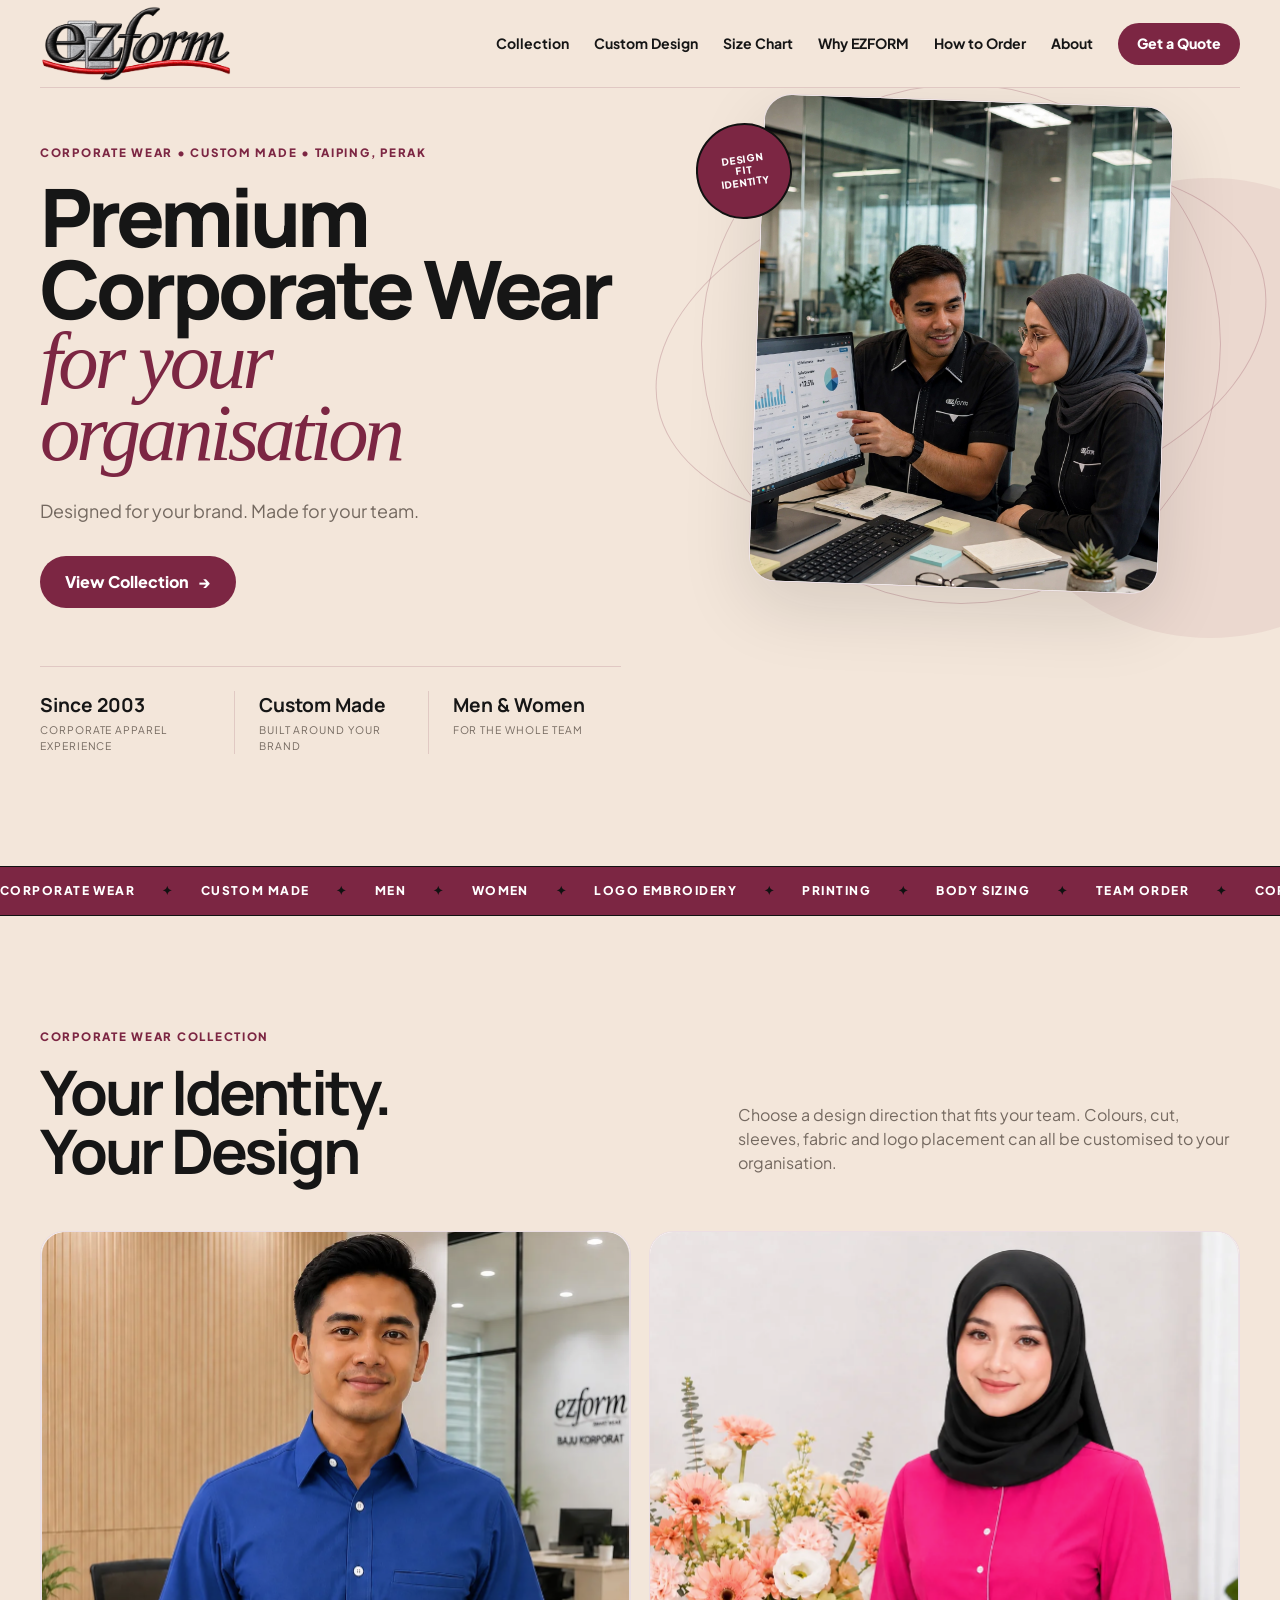
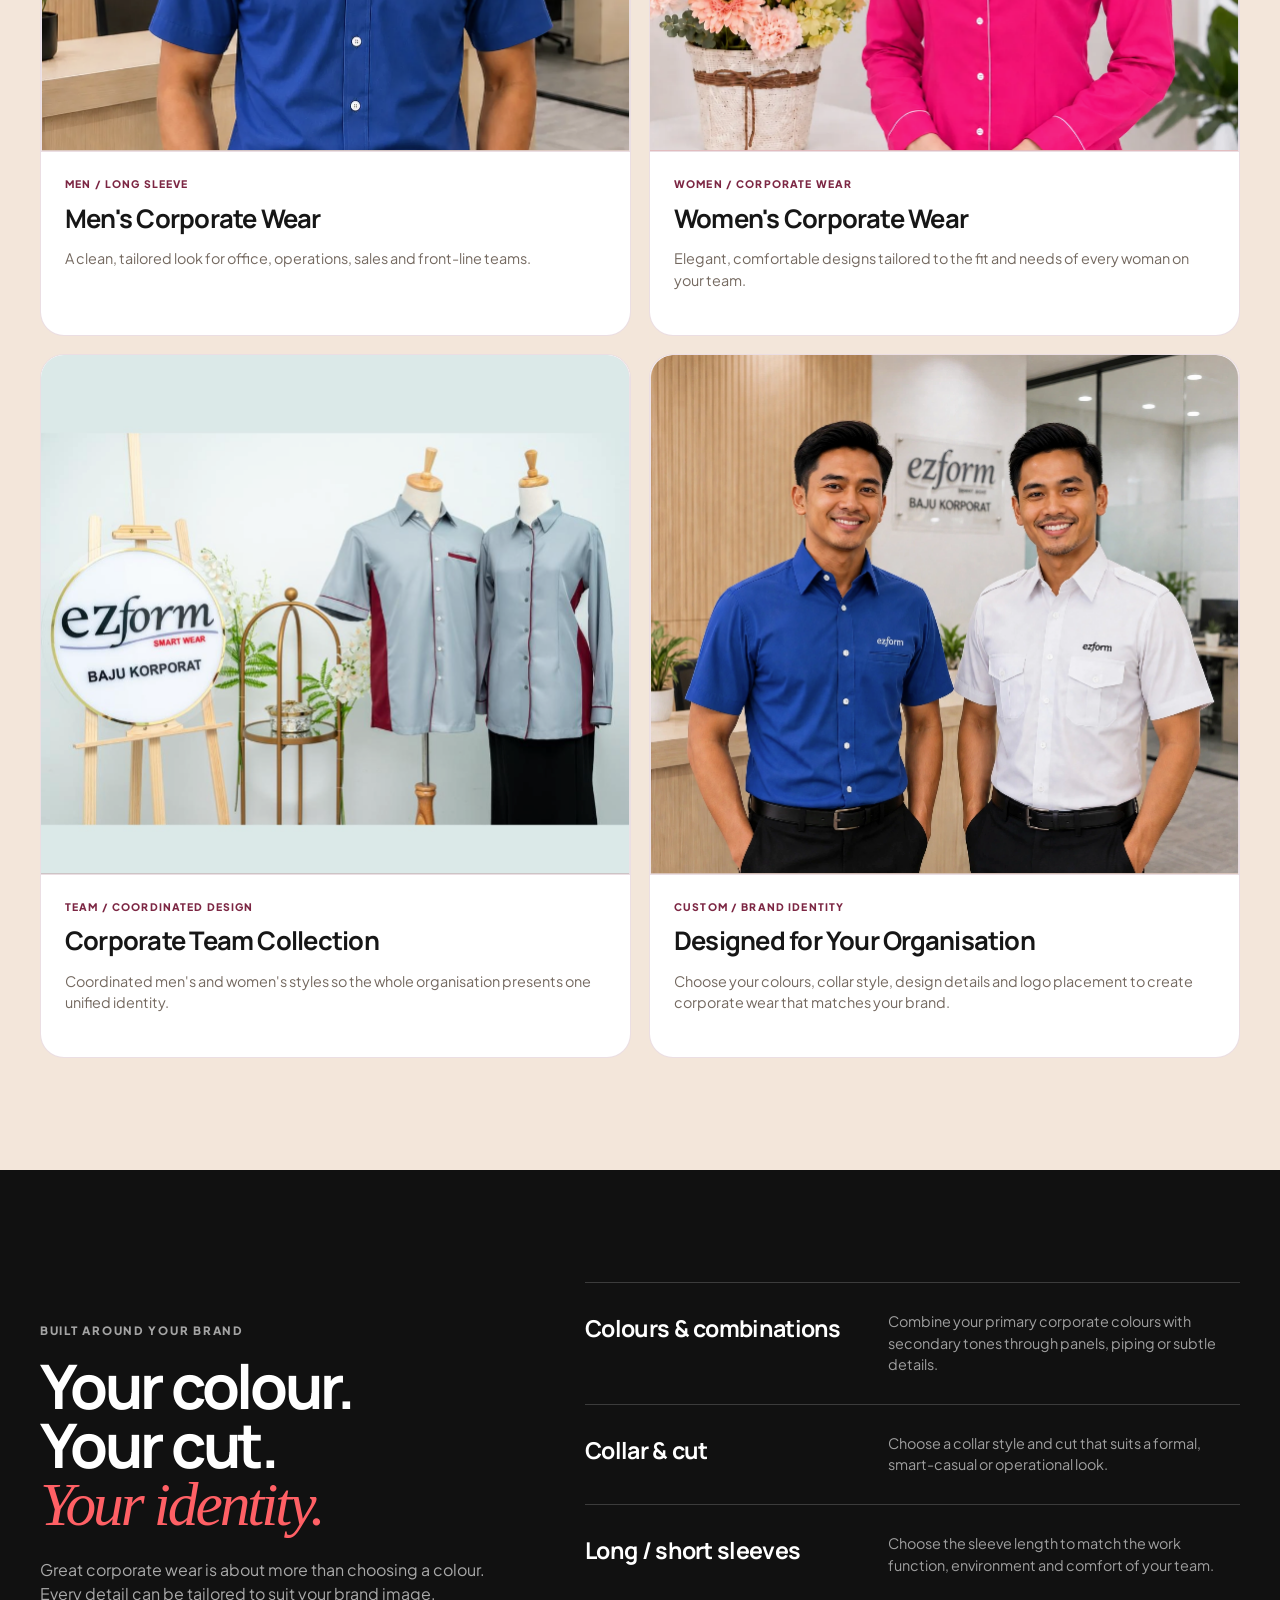
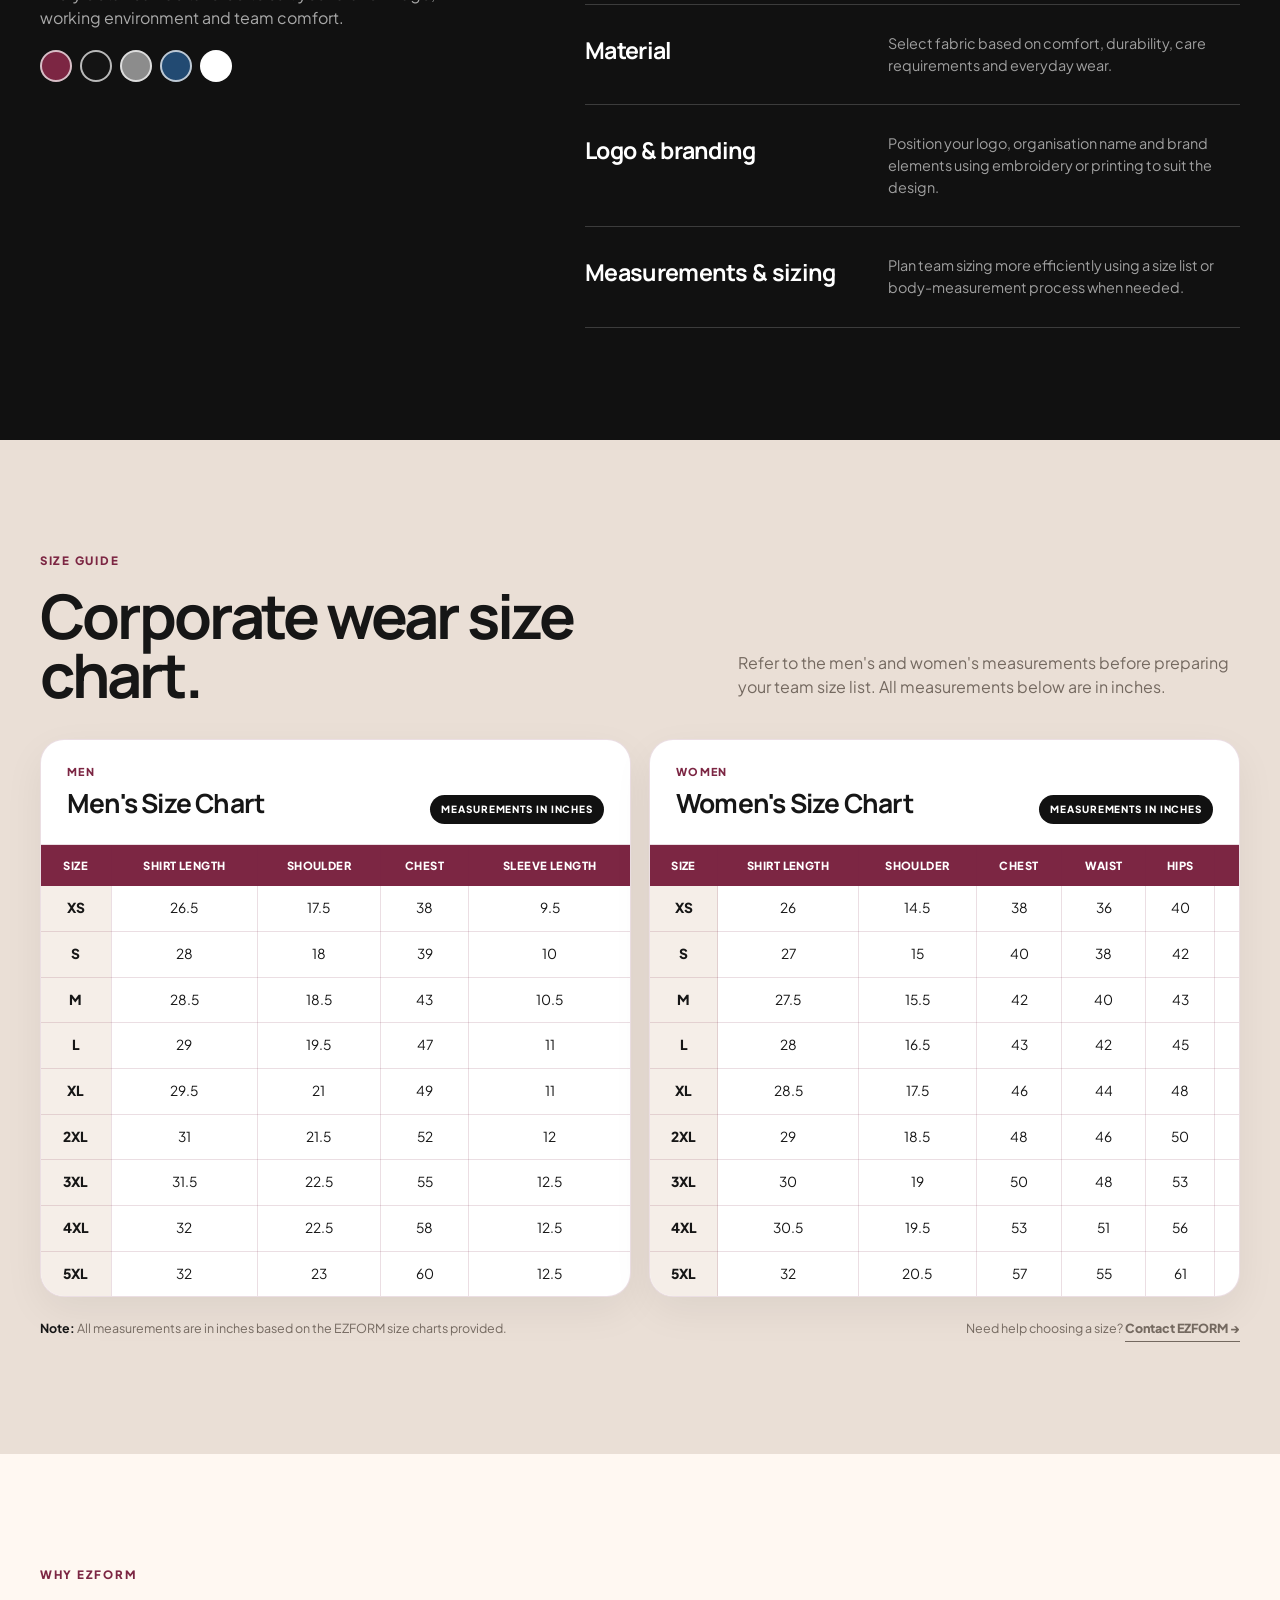
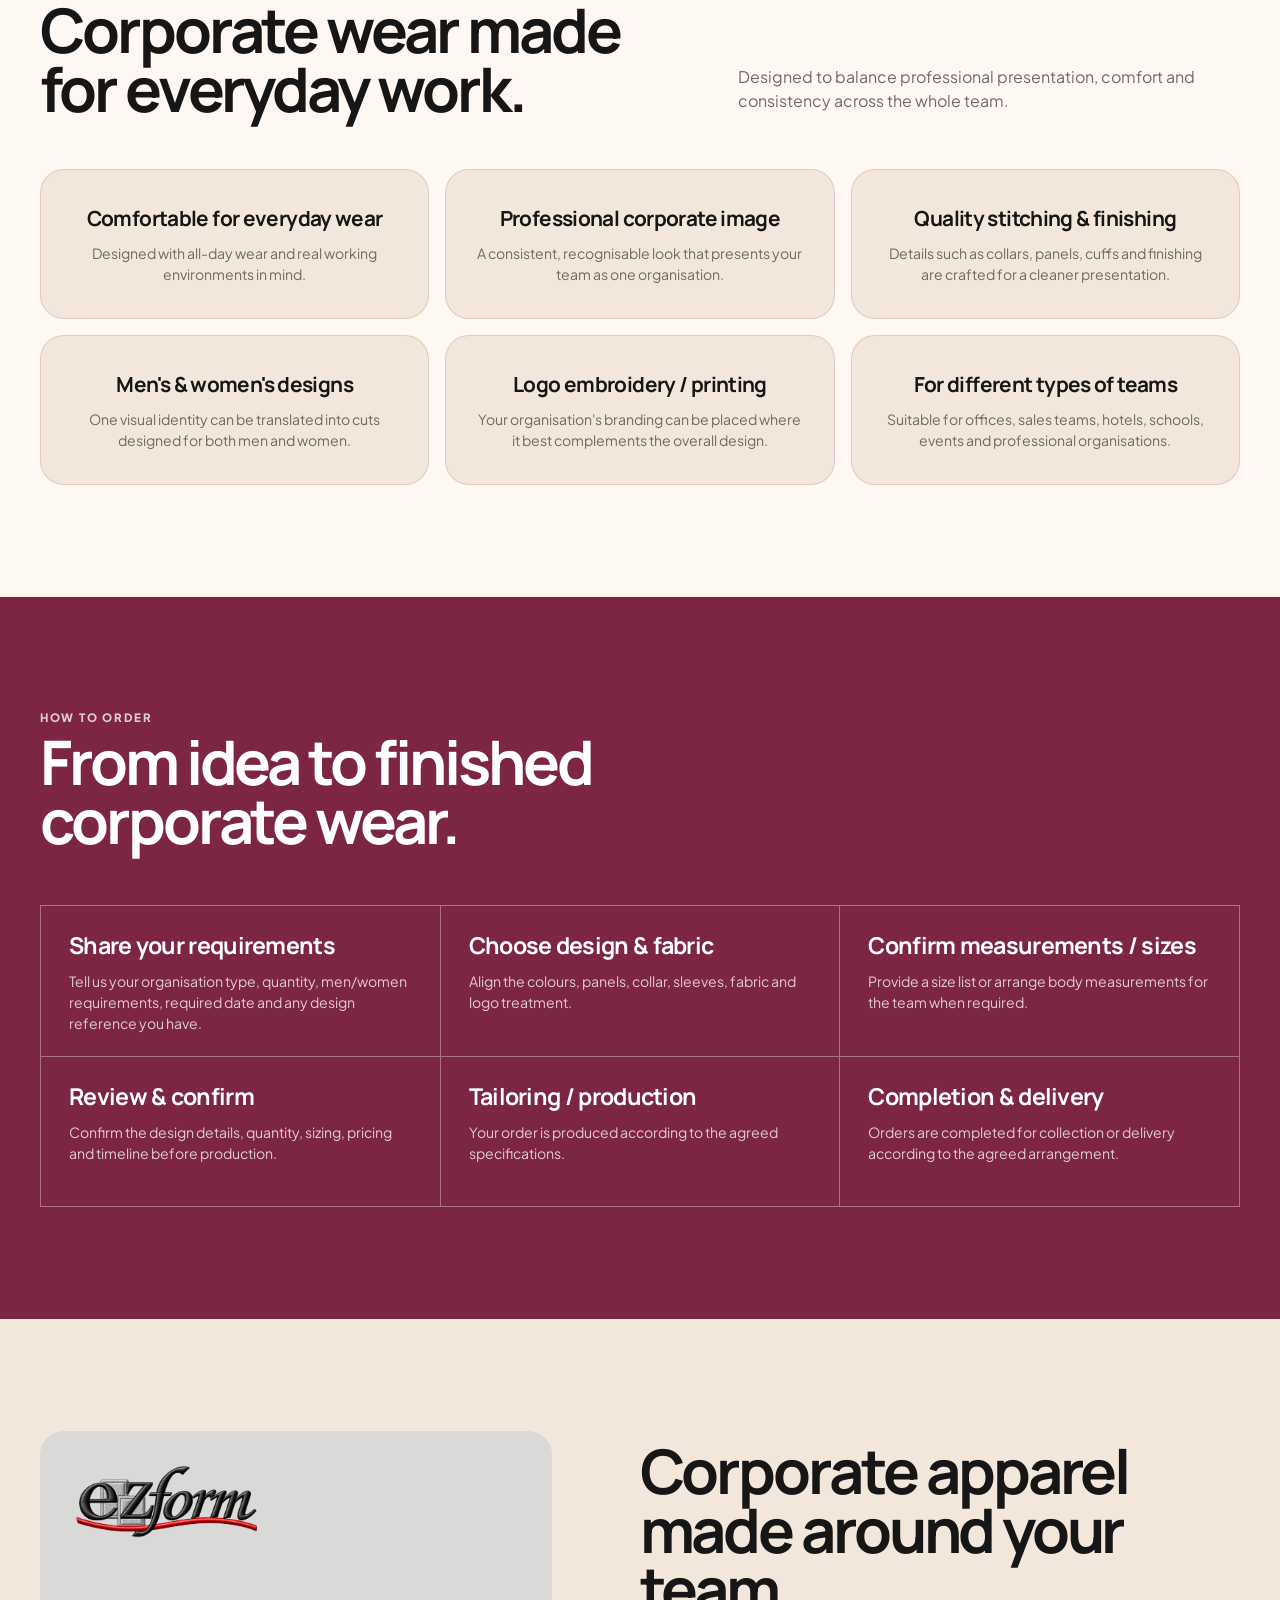
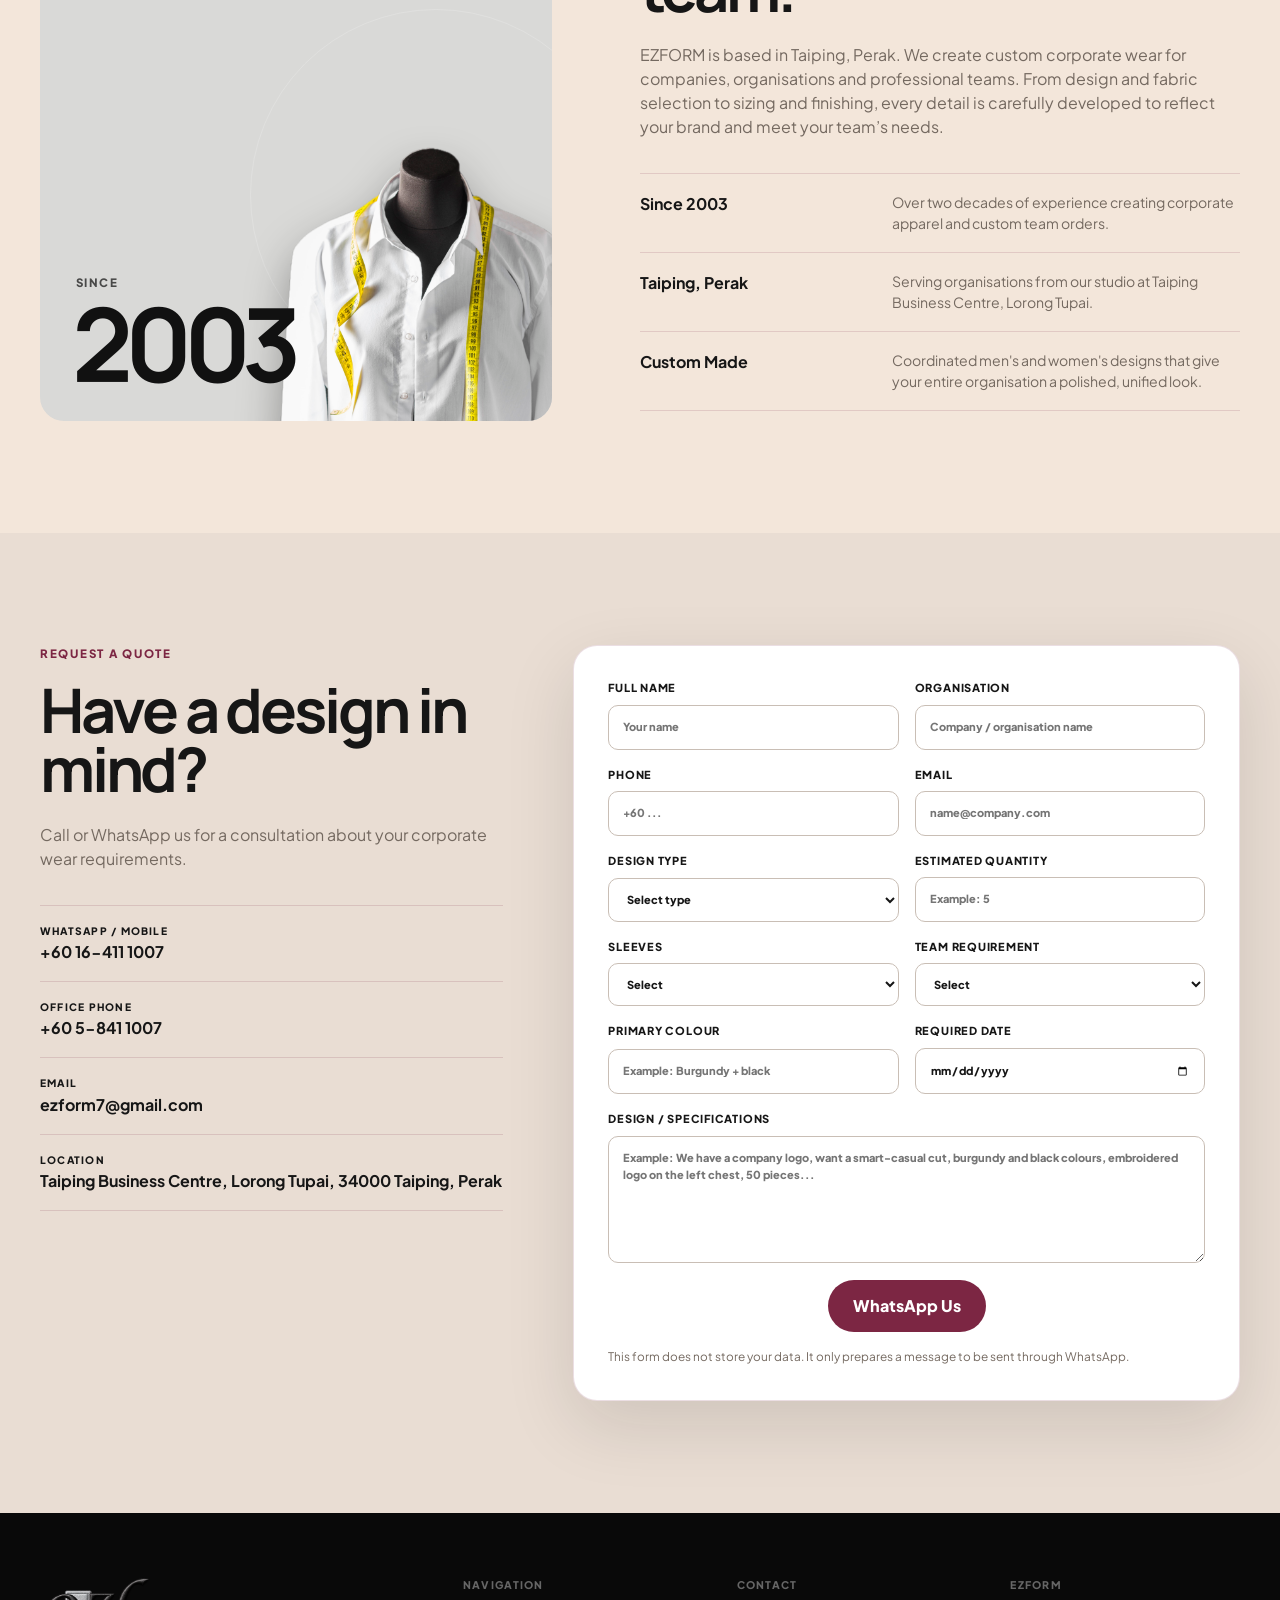
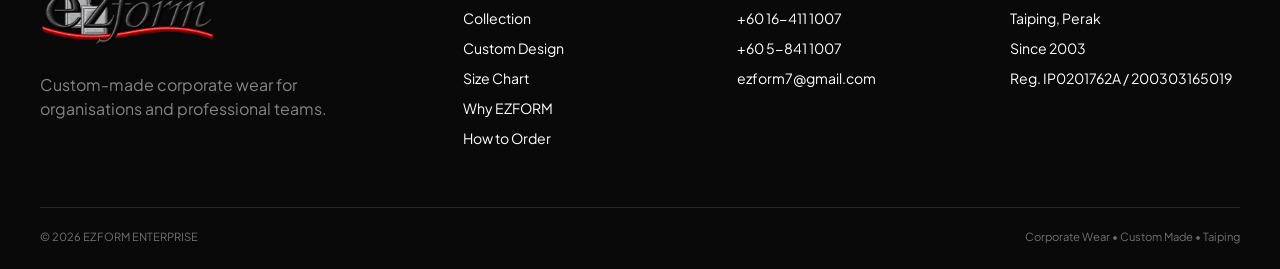
==== commit 9870c8ac: "Refine website content and styling" ====
--- a/index.html
+++ b/index.html
@@ -7,9 +7,12 @@
 <meta content="EZFORM Corporate Wear - custom-made corporate apparel for organisations, teams and companies. Based in Taiping, Perak since 2003." name="description"/>
 <meta content="#7c2643" name="theme-color"/>
 <title>EZFORM Corporate Wear - Custom-Made Corporate Apparel</title>
+<meta content="EZFORM Corporate Wear" property="og:title"/>
+<meta content="Custom-made corporate apparel for organisations, teams and companies in Taiping, Perak." property="og:description"/>
+<meta content="website" property="og:type"/>
 <link href="https://fonts.googleapis.com" rel="preconnect"/>
 <link crossorigin="" href="https://fonts.gstatic.com" rel="preconnect"/>
-<link href="https://fonts.googleapis.com/css2?family=Inter:wght@400;500;600;700&amp;family=Manrope:wght@500;600;700;800&amp;display=swap" rel="stylesheet"/>
+<link href="https://fonts.googleapis.com/css2?family=Manrope:wght@500;600;700;800&amp;family=Plus+Jakarta+Sans:wght@400;500;600;700&amp;display=swap" rel="stylesheet"/>
 <link href="assets/icons/favicon.svg" rel="icon" type="image/svg+xml"/>
 
   <link href="css/style.css" rel="stylesheet"/>
@@ -42,7 +45,7 @@
 <div class="hero-copy reveal">
 <p class="eyebrow eyebrow-red">Corporate Wear • Custom Made • Taiping, Perak</p>
 <h1>Premium Corporate Wear<br/><em>for your organisation</em></h1>
-<p class="hero-lede">Dress your team with confidence tailored to your brand</p>
+<p class="hero-lede">Designed for your brand. Made for your team.</p>
 <div class="hero-actions">
 <a class="button button-red" href="#collection">View Collection <span aria-hidden="true">→</span></a>
 </div>
@@ -82,20 +85,20 @@
 </article>
 <article class="collection-card reveal" data-category="women team">
 <div class="collection-visual collection-photo hover-swap"><img alt="Woman wearing pink EZFORM corporate wear with a black hijab" class="hover-default" src="assets/images/women-pink.png"/><img alt="Woman wearing burgundy EZFORM corporate wear with a pink hijab" class="hover-alt women-burgundy" src="assets/images/women-burgundy.webp"/></div>
-<div class="collection-info"><span>Women / Corporate Wear</span><h3>Women's Corporate Wear</h3><p>Professional styling with cuts and sizing designed for women in your team.</p></div>
+<div class="collection-info"><span>Women / Corporate Wear</span><h3>Women's Corporate Wear</h3><p>Elegant, comfortable designs tailored to the fit and needs of every woman on your team.</p></div>
 </article>
 <article class="collection-card reveal" data-category="men women team">
 <div aria-label="Corporate Team Collection photo; alternate photo appears on hover" class="collection-visual collection-photo">
-<img alt="Coordinated men's and women's EZFORM corporate wear displayed together" src="assets/images/corporate-team.png"/>
+<img alt="Coordinated men's and women's EZFORM corporate wear displayed together" loading="lazy" src="assets/images/corporate-team.png"/>
 </div>
 <div class="collection-info"><span>Team / Coordinated Design</span><h3>Corporate Team Collection</h3><p>Coordinated men's and women's styles so the whole organisation presents one unified identity.</p></div>
 </article>
 <article class="collection-card reveal" data-category="custom men women">
 <div aria-label="Designed for Your Organisation photo; three-ladies corporate wear photo appears on hover" class="collection-visual collection-photo hover-swap">
-<img alt="EZFORM corporate shirts designed for an organisation" class="hover-default" src="assets/images/organisation-men.png"/>
-<img alt="Three women wearing coordinated corporate wear" class="hover-alt" src="assets/images/organisation-women.webp"/>
-</div>
-<div class="collection-info"><span>Custom / Brand Identity</span><h3>Designed for Your Organisation</h3><p>Colours, panels, piping, collars and logo placement are developed around your brand identity.</p></div>
+<img alt="EZFORM corporate shirts designed for an organisation" class="hover-default" loading="lazy" src="assets/images/organisation-men.png"/>
+<img alt="Three women wearing coordinated corporate wear" class="hover-alt" loading="lazy" src="assets/images/organisation-women.webp"/>
+</div>
+<div class="collection-info"><span>Custom / Brand Identity</span><h3>Designed for Your Organisation</h3><p>Choose your colours, collar style, design details and logo placement to create corporate wear that matches your brand.</p></div>
 </article>
 </div>
 </div>
@@ -196,7 +199,6 @@
 <div class="container">
 <div class="process-head reveal">
 <div><p class="eyebrow eyebrow-light">How to Order</p><h2>From idea to finished corporate wear.</h2></div>
-<p>Start with what you already have - a logo, corporate colours, a design reference, quantity or simply an initial idea.</p>
 </div>
 <ol class="steps">
 <li class="reveal"><h3>Share your requirements</h3><p>Tell us your organisation type, quantity, men/women requirements, required date and any design reference you have.</p></li>
@@ -213,17 +215,15 @@
 <div class="about-poster reveal">
 <img alt="EZFORM" class="about-logo" src="assets/images/ezform-logo.png"/>
 <div class="about-year"><span>Since</span><strong>2003</strong></div>
-<img alt="Corporate shirt fitting with measuring tape" class="about-shirt" src="assets/images/fitting-measuring-tape.png"/>
+<img alt="Corporate shirt fitting with measuring tape" class="about-shirt" loading="lazy" src="assets/images/fitting-measuring-tape.png"/>
 </div>
 <div class="about-copy reveal">
-<p class="eyebrow eyebrow-red">EZFORM Enterprise</p>
 <h2>Corporate apparel made around your team.</h2>
-<p>EZFORM Enterprise is a Taiping-based business focused on custom-made corporate apparel for companies, organisations and professional teams.</p>
-<p>From colour and fabric selection to measurements, sizing and finishing, every order is developed around the organisation's identity and practical requirements.</p>
+<p>EZFORM is based in Taiping, Perak. We create custom corporate wear for companies, organisations and professional teams. From design and fabric selection to sizing and finishing, every detail is carefully developed to reflect your brand and meet your team’s needs.</p>
 <div class="about-points">
-<div><strong>Since 2003</strong><span>More than two decades of experience in corporate apparel and custom orders.</span></div>
-<div><strong>Taiping, Perak</strong><span>Based in the Taiping Business Centre area, Lorong Tupai.</span></div>
-<div><strong>Custom Made</strong><span>Men's and women's designs coordinated as one corporate collection.</span></div>
+<div><strong>Since 2003</strong><span>Over two decades of experience creating corporate apparel and custom team orders.</span></div>
+<div><strong>Taiping, Perak</strong><span>Serving organisations from our studio at Taiping Business Centre, Lorong Tupai.</span></div>
+<div><strong>Custom Made</strong><span>Coordinated men's and women's designs that give your entire organisation a polished, unified look.</span></div>
 </div>
 </div>
 </div>
@@ -233,7 +233,7 @@
 <div class="quote-copy reveal" id="contact">
 <p class="eyebrow eyebrow-red">Request a Quote</p>
 <h2>Have a design in mind?</h2>
-<p>Tell us your preferred colours, style, quantity and required date. This form will prepare a structured WhatsApp message to make the initial discussion easier.</p>
+<p>Call or WhatsApp us for a consultation about your corporate wear requirements.</p>
 <div class="contact-list">
 <a data-phone-link="" href="tel:+60164111007"><span>WhatsApp / Mobile</span><strong data-phone="">+60 16-411 1007</strong></a>
 <a data-landline-link="" href="tel:+6058411007"><span>Office phone</span><strong data-landline="">+60 5-841 1007</strong></a>
@@ -242,13 +242,12 @@
 </div>
 </div>
 <form class="quote-form reveal" id="quote-form">
-<div class="selected-products" hidden="" id="selected-products"><span>Selected collection</span><div id="selected-product-chips"></div></div>
 <div class="form-row">
 <label>Full name<input autocomplete="name" name="name" placeholder="Your name" required="" type="text"/></label>
 <label>Organisation<input autocomplete="organization" name="company" placeholder="Company / organisation name" type="text"/></label>
 </div>
 <div class="form-row">
-<label>Phone<input autocomplete="tel" name="phone" placeholder="+60 ..." required="" type="tel"/></label>
+<label>Phone<input autocomplete="tel" name="phone" pattern="[+0-9 ()-]{8,}" placeholder="+60 ..." required="" type="tel"/></label>
 <label>Email<input autocomplete="email" name="email" placeholder="name@company.com" type="email"/></label>
 </div>
 <div class="form-row">
@@ -279,7 +278,6 @@
 </div>
 <div class="container footer-bottom"><span>© <span id="year"></span> EZFORM ENTERPRISE</span><span>Corporate Wear • Custom Made • Taiping</span></div>
 </footer>
-<div aria-live="polite" class="toast" id="toast" role="status"></div>
 <script src="js/config.js"></script>
 <script src="js/site.js"></script>
 </body>
--- a/css/style.css
+++ b/css/style.css
@@ -16,7 +16,7 @@
 }
 * { box-sizing: border-box; }
 html { scroll-behavior: smooth; }
-body { margin: 0; background: var(--paper); color: var(--ink); font-family: Inter, ui-sans-serif, -apple-system, BlinkMacSystemFont, "Segoe UI", sans-serif; line-height: 1.5; }
+body { margin: 0; background: var(--paper); color: var(--ink); font-family: "Plus Jakarta Sans", ui-sans-serif, -apple-system, BlinkMacSystemFont, "Segoe UI", sans-serif; line-height: 1.5; }
 body.menu-open { overflow: hidden; }
 a { color: inherit; text-decoration: none; }
 button, input, select, textarea { font: inherit; }
@@ -60,7 +60,7 @@
 .nav-toggle { display: none; width: 44px; height: 44px; padding: 10px; border: 0; background: transparent; }
 .nav-toggle span:not(.sr-only) { display: block; height: 2px; background: var(--black); margin: 7px 0; }
 
-.hero { position: relative; overflow: hidden; min-height: 780px; display: flex; align-items: center; padding-top: 56px; }
+.hero { position: relative; overflow: hidden; min-height: 620px; display: flex; align-items: center; padding-top: 56px; }
 .hero::before { content: ""; position: absolute; width: 460px; height: 460px; border-radius: 50%; background: rgba(124,38,67,.07); right: -160px; top: 90px; }
 .hero-grid { display: grid; grid-template-columns: 1.02fr .98fr; gap: 60px; align-items: center; }
 .hero-copy { position: relative; z-index: 2; }
@@ -134,8 +134,6 @@
 .collection-info > span { display: block; color: var(--red); font-size: .65rem; text-transform: uppercase; letter-spacing: .11em; font-weight: 900; margin-bottom: 8px; }
 .collection-info h3 { font-size: 1.6rem; margin-bottom: 10px; }
 .collection-info p { color: var(--muted); min-height: 48px; font-size: .9rem; }
-.product-add { border: 0; background: transparent; padding: 0 0 3px; border-bottom: 1px solid currentColor; font-weight: 800; font-size: .8rem; cursor: pointer; }
-.product-add.added { color: var(--red); }
 
 .custom { background: var(--black); color: var(--white); overflow: hidden; }
 .custom-grid { display: grid; grid-template-columns: .82fr 1.18fr; gap: 90px; align-items: start; }
@@ -201,7 +199,7 @@
 .steps p { color: rgba(255,255,255,.76); font-size: .88rem; margin-bottom: 0; }
 
 .about-grid { display: grid; grid-template-columns: .92fr 1.08fr; gap: 88px; align-items: center; }
-.about-poster { position: relative; min-height: 590px; border-radius: var(--radius); background: var(--red); overflow: hidden; }
+.about-poster { position: relative; min-height: 590px; border-radius: var(--radius); background: #d9d9d7; overflow: hidden; }
 .about-poster::before { content: ""; position: absolute; width: 370px; height: 370px; border-radius: 50%; border: 1px solid rgba(255,255,255,.18); right: -70px; bottom: 40px; }
 .about-logo { position: absolute; top: 34px; left: 34px; width: 185px; }
 .about-year { position: absolute; left: 32px; bottom: 38px; color: var(--black); z-index: 5; }
@@ -229,10 +227,6 @@
 .quote-form fieldset { border: 0; padding: 0; margin: 8px 0 0; }
 .quote-form legend { font-size: .7rem; font-weight: 900; text-transform: uppercase; letter-spacing: .07em; margin-bottom: 12px; }
 .send-options { display: flex; justify-content: center; gap: 12px; }
-.selected-products { background: #f1e2e7; border: 1px solid rgba(124,38,67,.35); border-radius: 12px; padding: 14px; margin-bottom: 20px; }
-.selected-products > span { font-size: .67rem; text-transform: uppercase; letter-spacing: .1em; font-weight: 900; }
-#selected-product-chips { display: flex; flex-wrap: wrap; gap: 7px; margin-top: 8px; }
-.selected-chip { border: 1px solid rgba(124,38,67,.42); background: var(--white); border-radius: 999px; padding: 5px 9px; font-size: .72rem; }
 .form-note { color: var(--muted); font-size: .74rem; margin: 16px 0 0; }
 
 .final-cta { background: var(--black); color: var(--white); }
@@ -252,11 +246,9 @@
 .footer-title { color: rgba(255,255,255,.38); text-transform: uppercase; letter-spacing: .12em; font-size: .66rem; font-weight: 900; margin-bottom: 6px; }
 .footer-grid a,.footer-grid div > span:not(.footer-title) { font-size: .88rem; }
 .footer-bottom { margin-top: 58px; padding-top: 20px; border-top: 1px solid rgba(255,255,255,.13); display: flex; justify-content: space-between; gap: 20px; color: rgba(255,255,255,.42); font-size: .7rem; }
-.toast { position: fixed; left: 50%; bottom: 24px; transform: translate(-50%,20px); background: var(--black); color: var(--white); padding: 12px 18px; border-radius: 999px; box-shadow: var(--shadow); opacity: 0; pointer-events: none; z-index: 100; transition: opacity .2s ease, transform .2s ease; font-size: .82rem; }
-.toast.show { opacity: 1; transform: translate(-50%,0); }
-.reveal { opacity: 0; transform: translateY(24px); transition: opacity .65s ease, transform .65s ease; }
-.reveal.visible { opacity: 1; transform: none; }
-@media (prefers-reduced-motion: reduce) { html { scroll-behavior: auto; } .ticker-track { animation: none; } .reveal { opacity: 1; transform: none; transition: none; } .button,.collection-card { transition: none; } }
+.js .reveal { opacity: 0; transform: translateY(24px); transition: opacity .65s ease, transform .65s ease; }
+.js .reveal.visible { opacity: 1; transform: none; }
+@media (prefers-reduced-motion: reduce) { html { scroll-behavior: auto; } .ticker-track { animation: none; } .js .reveal { opacity: 1; transform: none; transition: none; } .button,.collection-card { transition: none; } }
 @media (min-width: 1001px) {
   .hero-art { top: -105px; }
 }
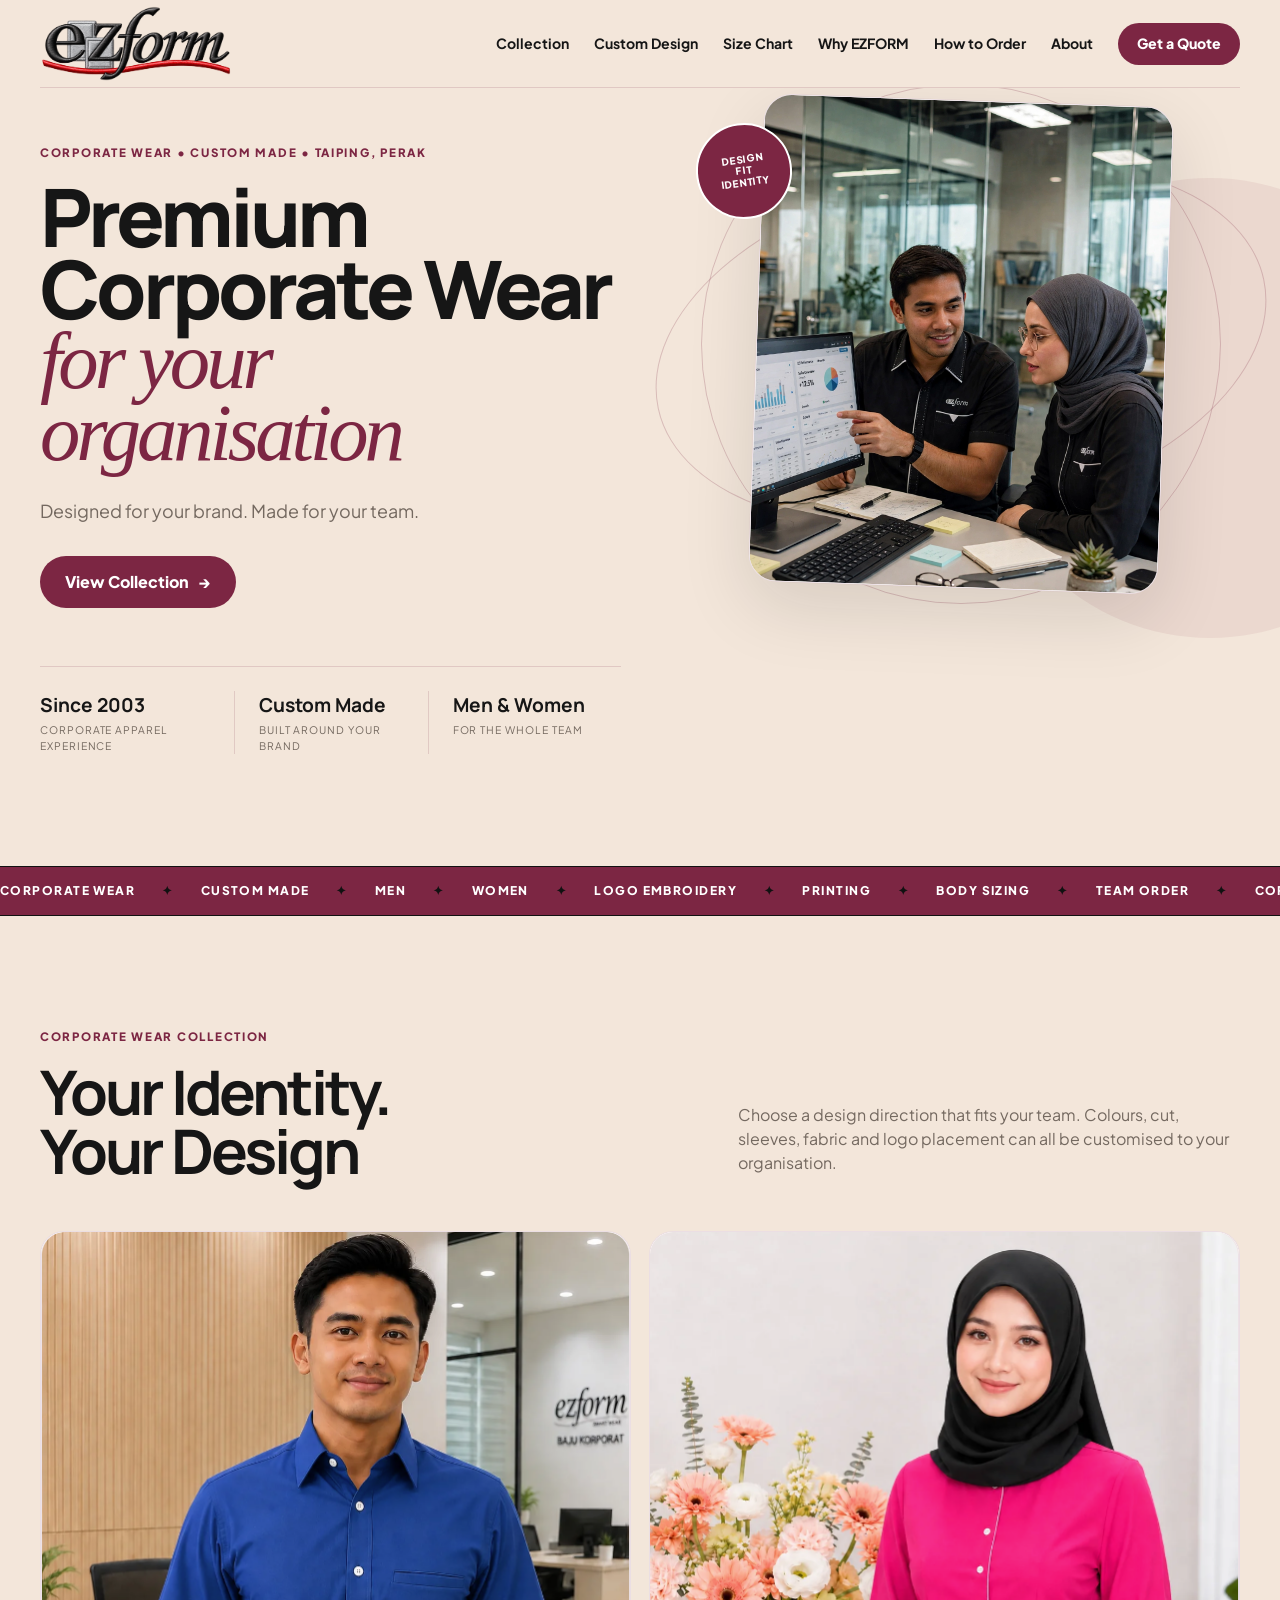
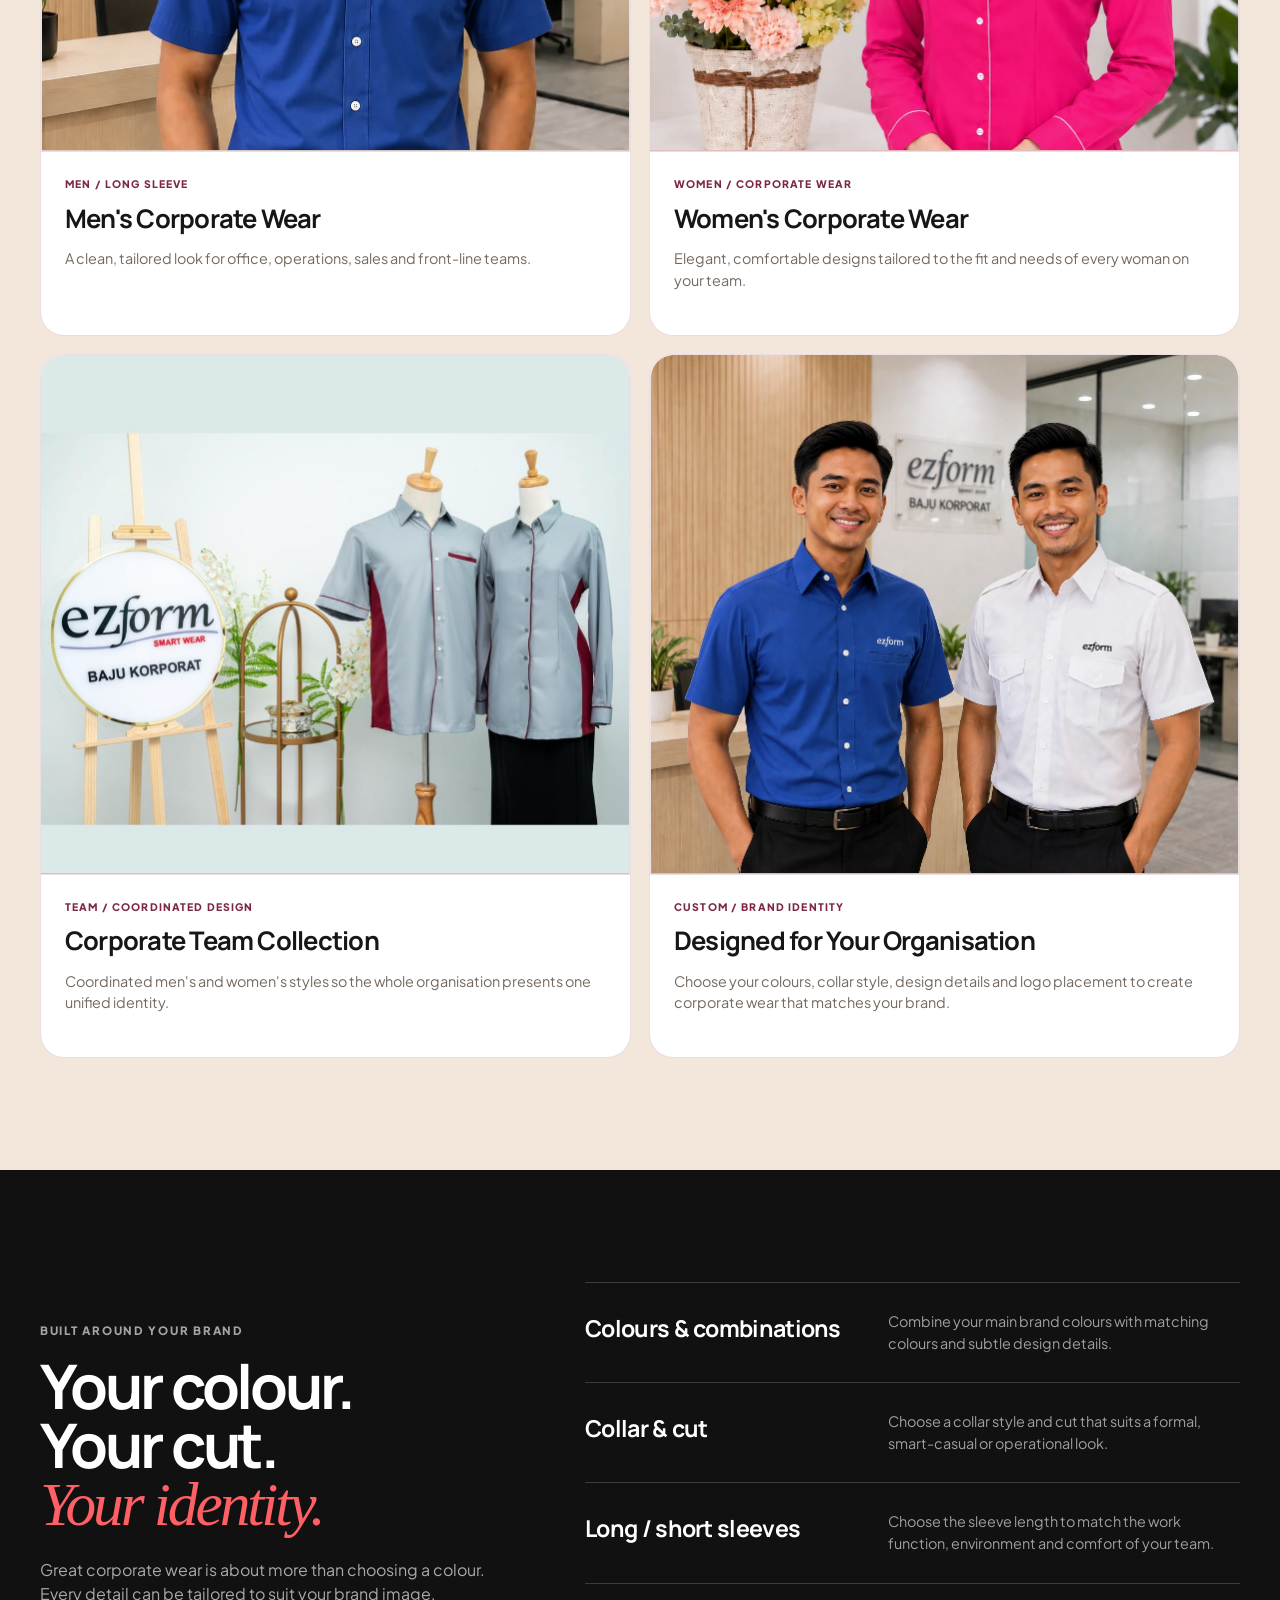
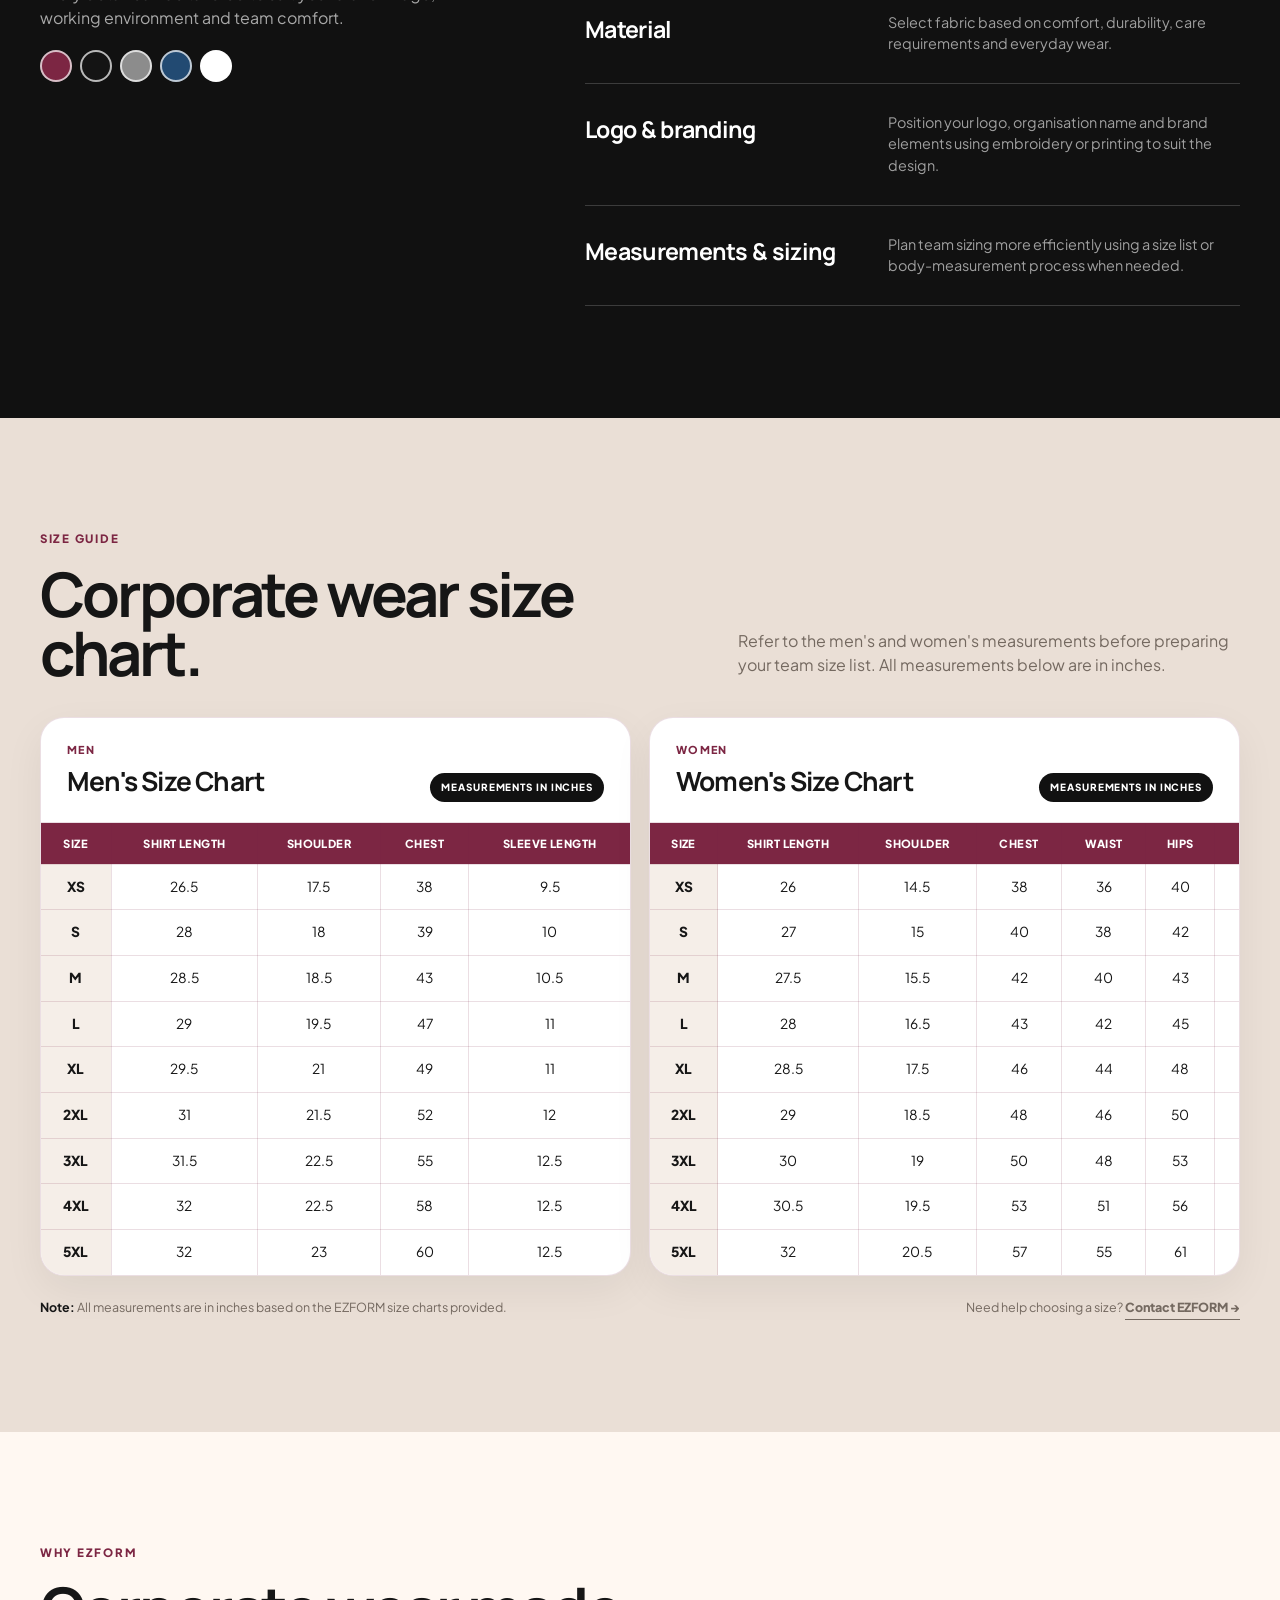
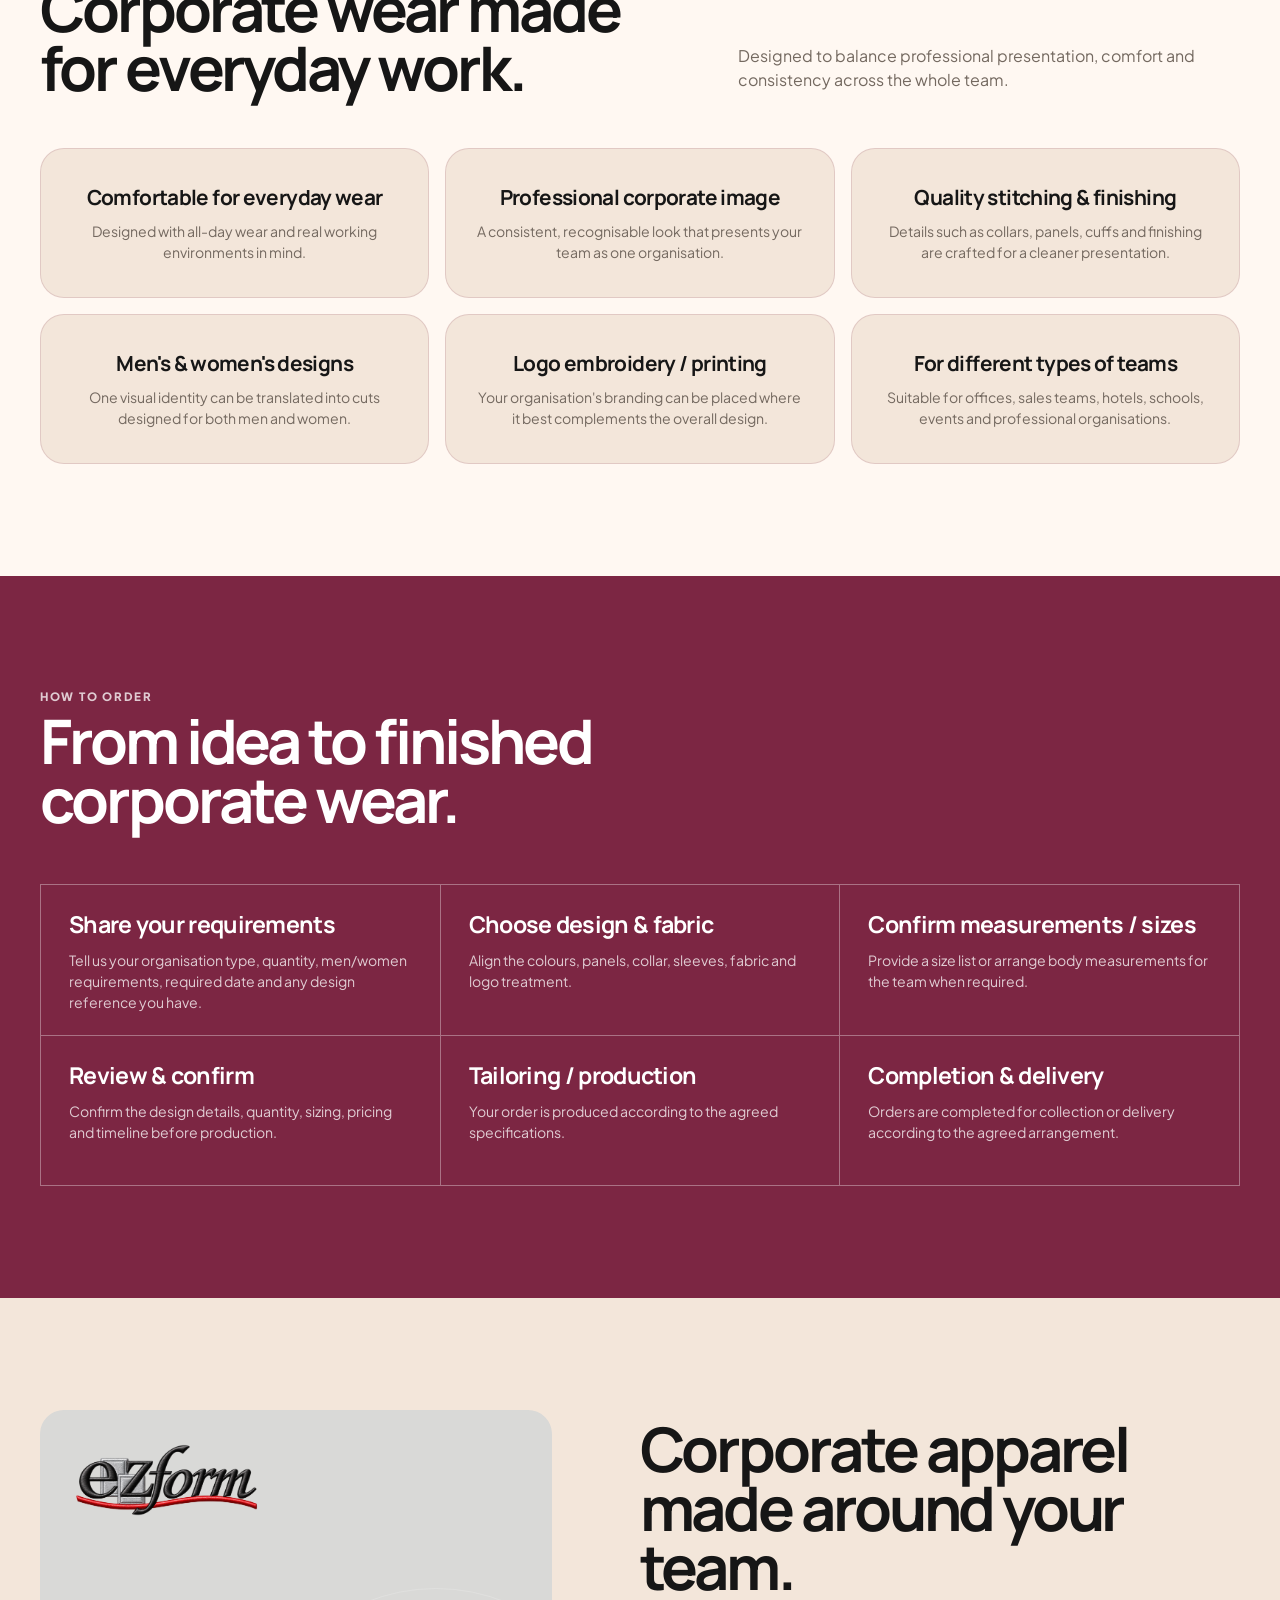
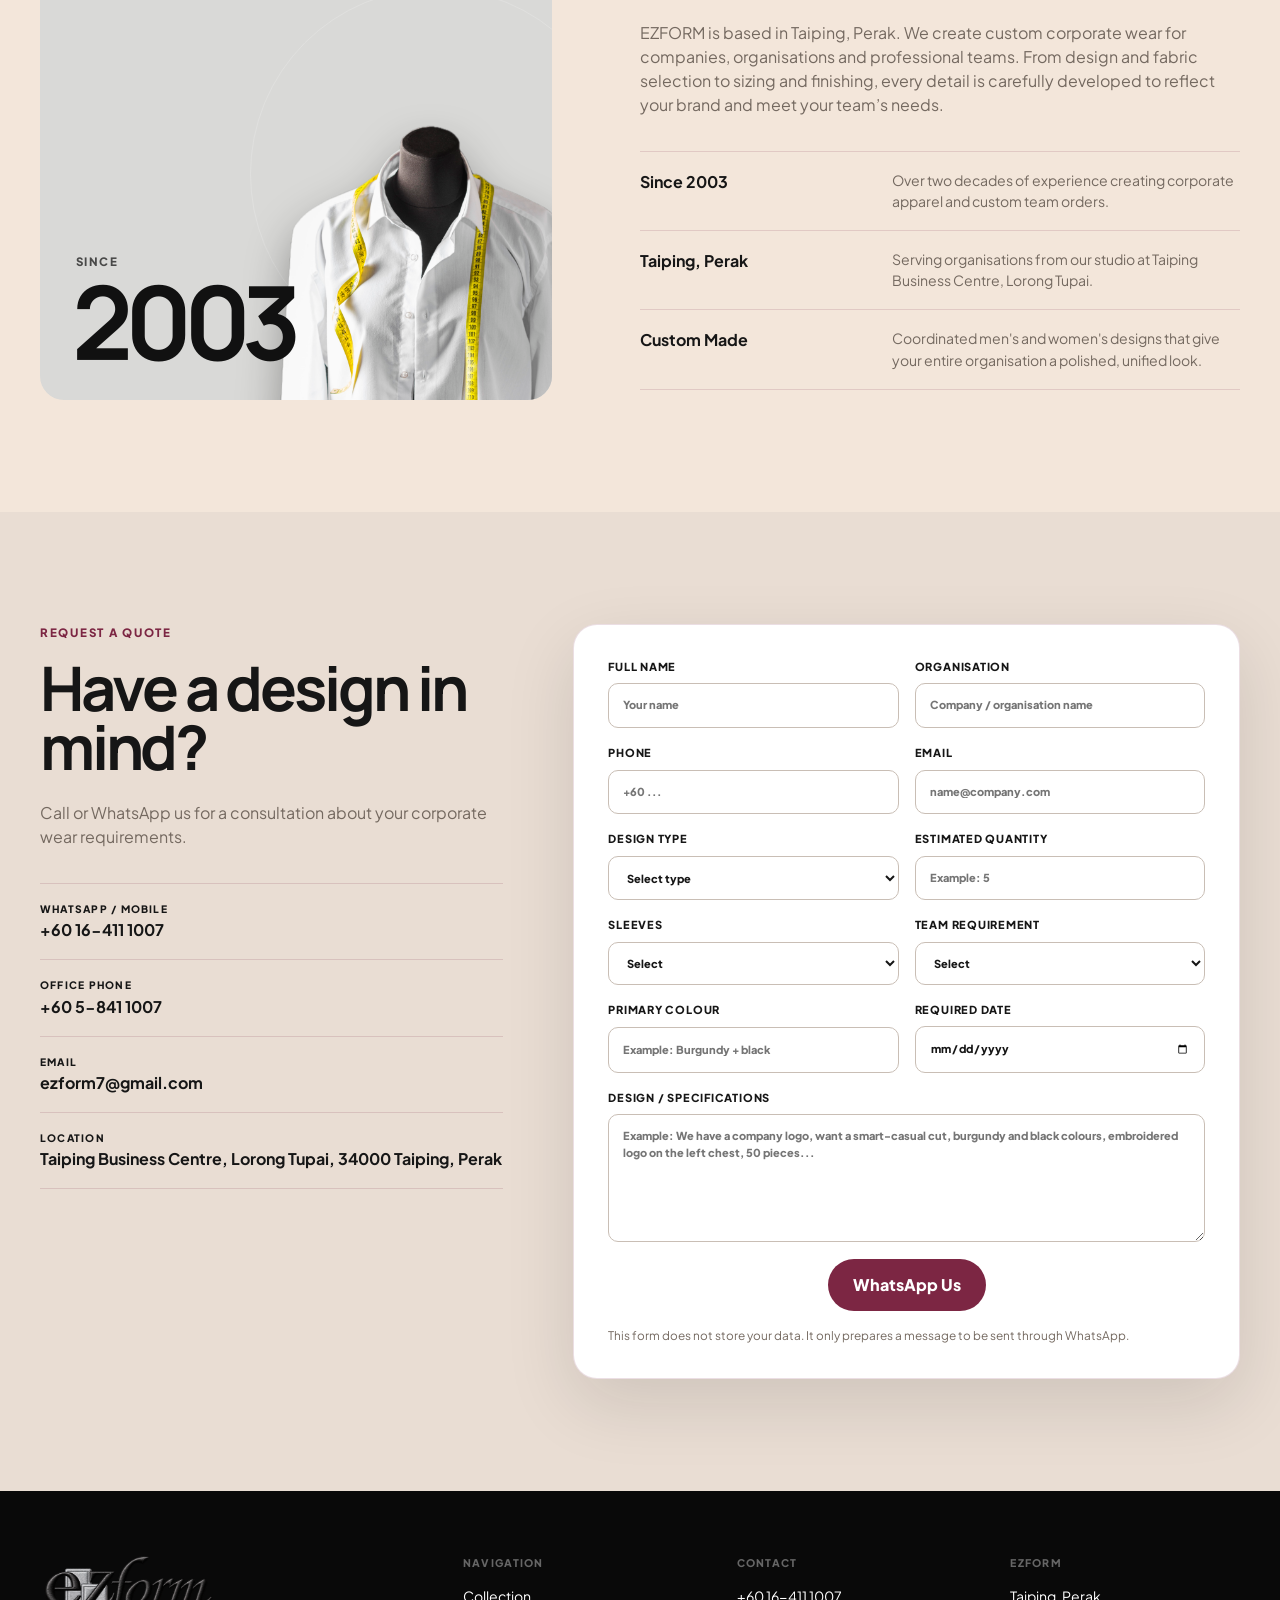
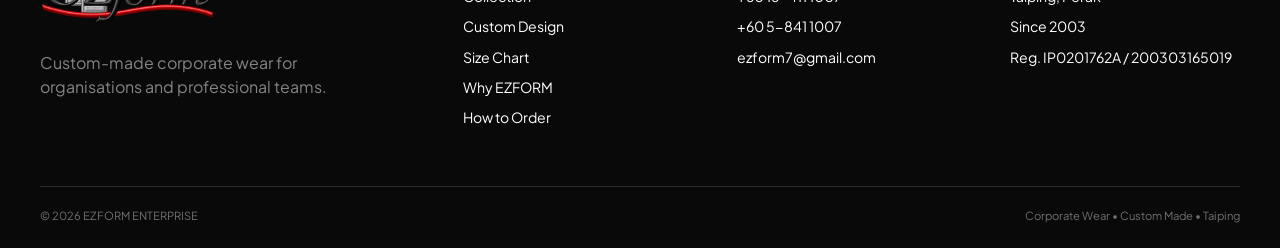
==== commit 2065d3ff: "Clarify brand colour description" ====
--- a/index.html
+++ b/index.html
@@ -112,7 +112,7 @@
 <div aria-label="Example colour options" class="swatches"><span class="swatch swatch-red"></span><span class="swatch swatch-black"></span><span class="swatch swatch-grey"></span><span class="swatch swatch-blue"></span><span class="swatch swatch-white"></span></div>
 </div>
 <div class="custom-options">
-<article class="custom-row reveal"><h3>Colours &amp; combinations</h3><p>Combine your primary corporate colours with secondary tones through panels, piping or subtle details.</p></article>
+<article class="custom-row reveal"><h3>Colours &amp; combinations</h3><p>Combine your main brand colours with matching colours and subtle design details.</p></article>
 <article class="custom-row reveal"><h3>Collar &amp; cut</h3><p>Choose a collar style and cut that suits a formal, smart-casual or operational look.</p></article>
 <article class="custom-row reveal"><h3>Long / short sleeves</h3><p>Choose the sleeve length to match the work function, environment and comfort of your team.</p></article>
 <article class="custom-row reveal"><h3>Material</h3><p>Select fabric based on comfort, durability, care requirements and everyday wear.</p></article>
--- a/css/style.css
+++ b/css/style.css
@@ -80,7 +80,7 @@
 .hero-shirt { height: 100%; display: grid; place-items: center; padding: 0; background: linear-gradient(145deg,#f8f2ea,#eee8df); overflow: hidden; }
 .hero-shirt img { width: 100%; height: 100%; object-fit: cover; object-position: center 35%; display: block; }
 .hero-card-foot { padding: 14px 18px; display: flex; justify-content: space-between; gap: 12px; font-size: .7rem; font-weight: 700; }
-.hero-sticker { position: absolute; z-index: 5; left: 15px; top: 84px; width: 96px; height: 96px; display: grid; place-items: center; text-align: center; border-radius: 50%; background: var(--red); color: var(--white); border: 2px solid var(--black); font-size: .62rem; line-height: 1.15; letter-spacing: .08em; font-weight: 900; transform: rotate(-8deg); }
+.hero-sticker { position: absolute; z-index: 5; left: 15px; top: 84px; width: 96px; height: 96px; display: grid; place-items: center; text-align: center; border-radius: 50%; background: var(--red); color: var(--white); border: 2px solid var(--white); font-size: .62rem; line-height: 1.15; letter-spacing: .08em; font-weight: 900; transform: rotate(-8deg); }
 
 .ticker { overflow: hidden; background: var(--red); color: var(--white); border-block: 1px solid var(--black); }
 .ticker-track { width: max-content; display: flex; align-items: center; gap: 27px; padding: 15px 0; animation: ticker 30s linear infinite; font-size: .75rem; font-weight: 900; letter-spacing: .12em; }
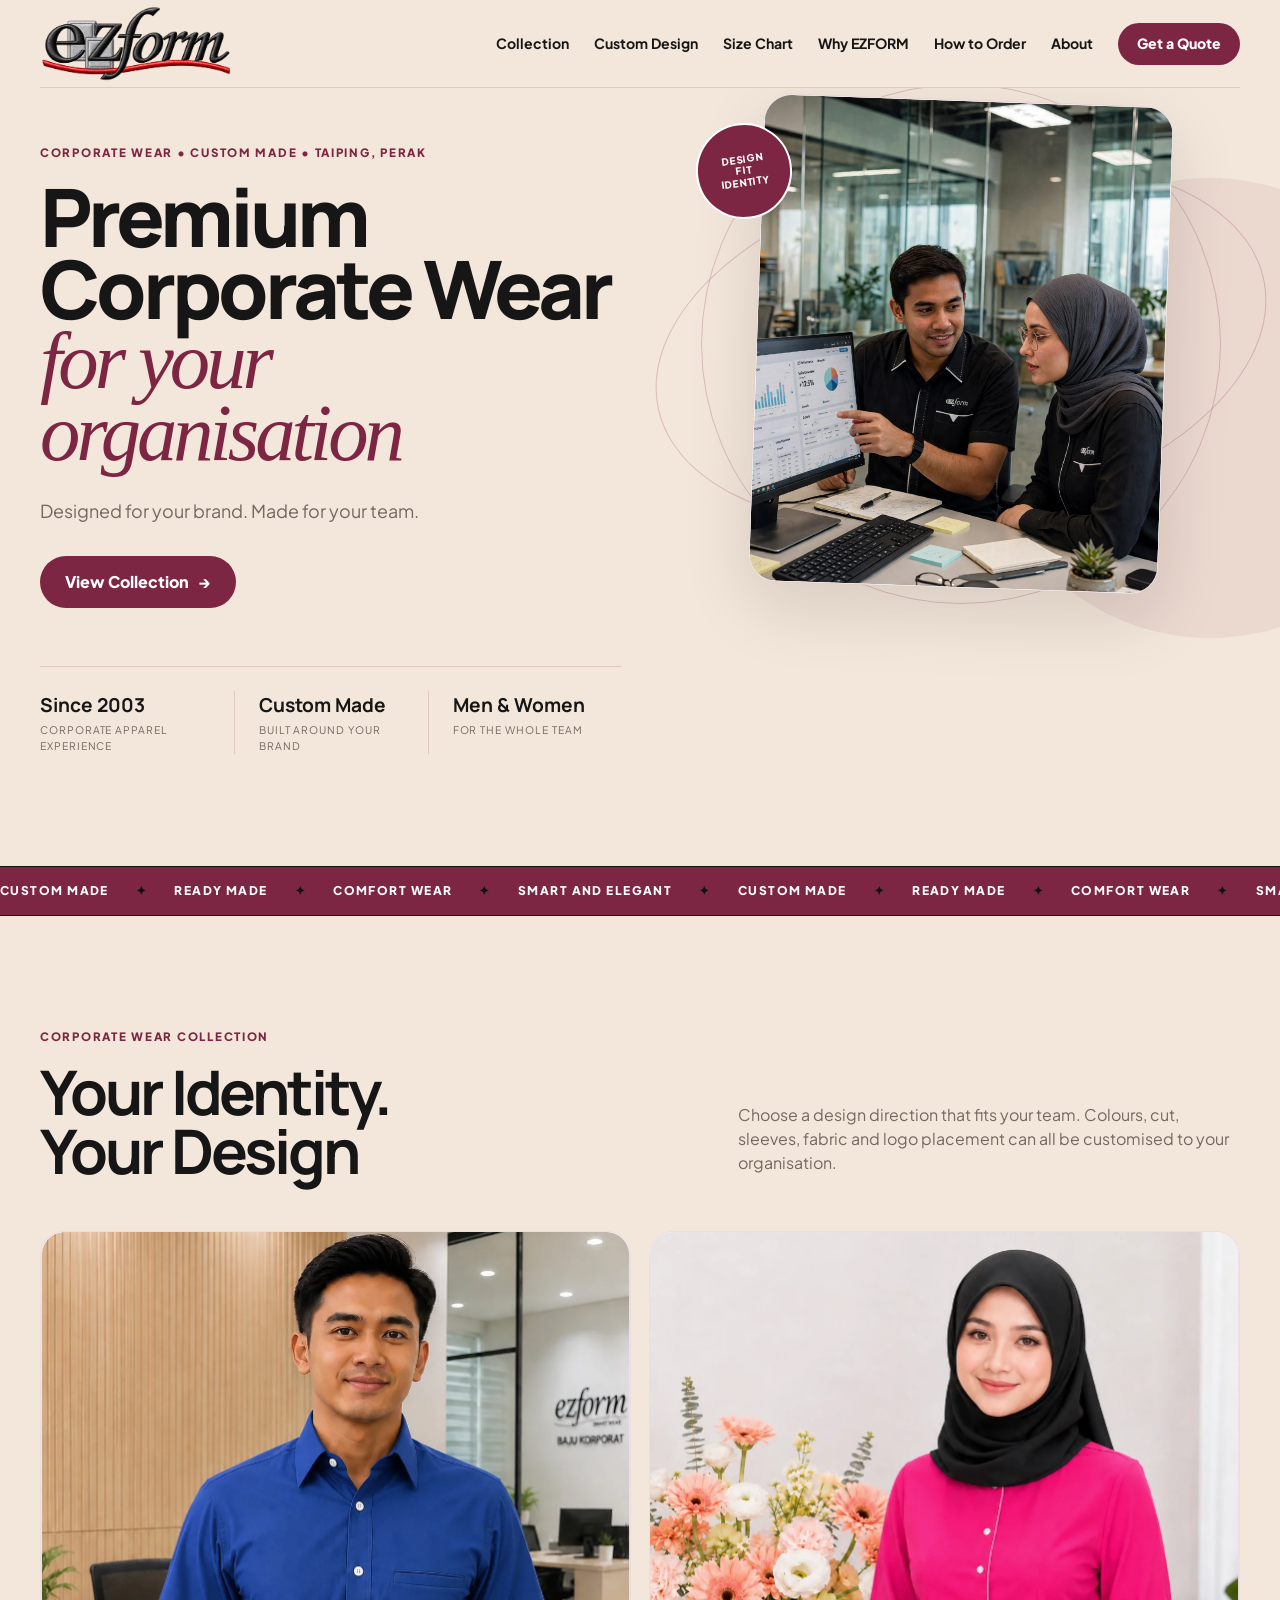
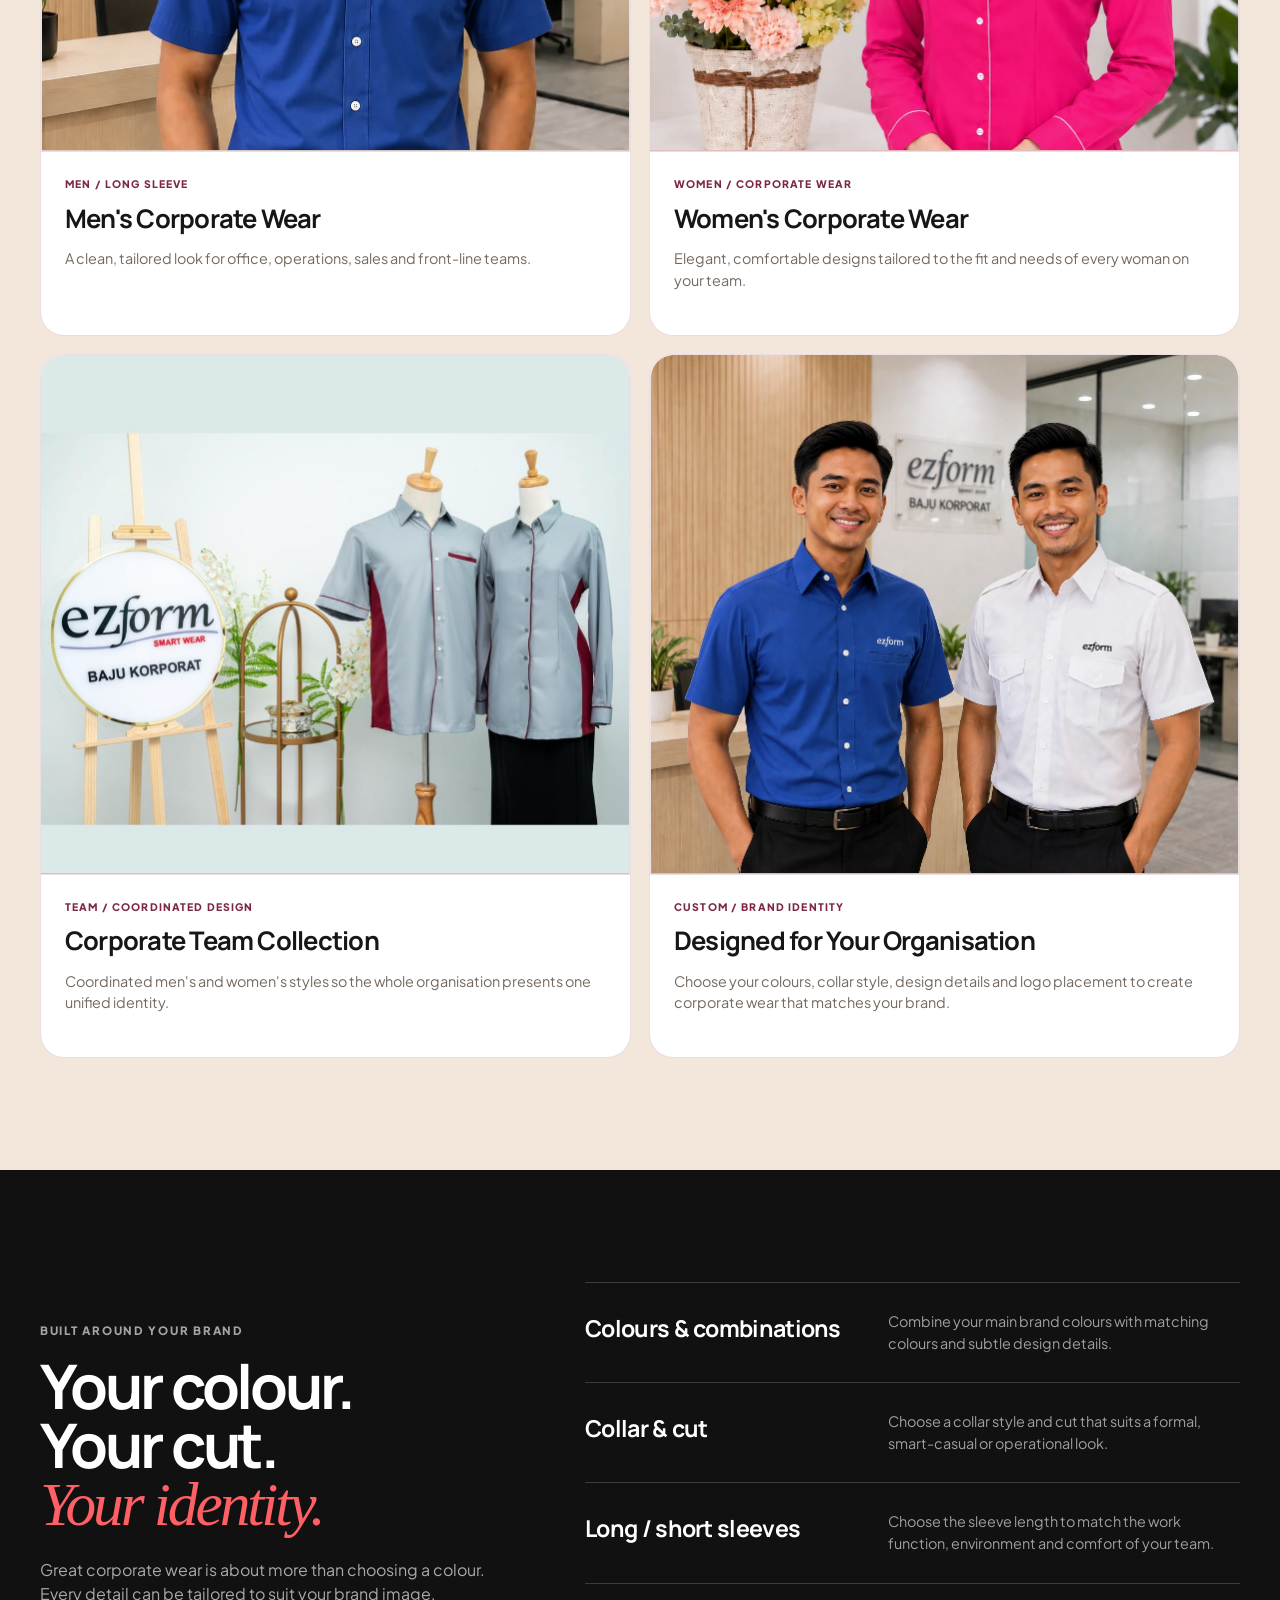
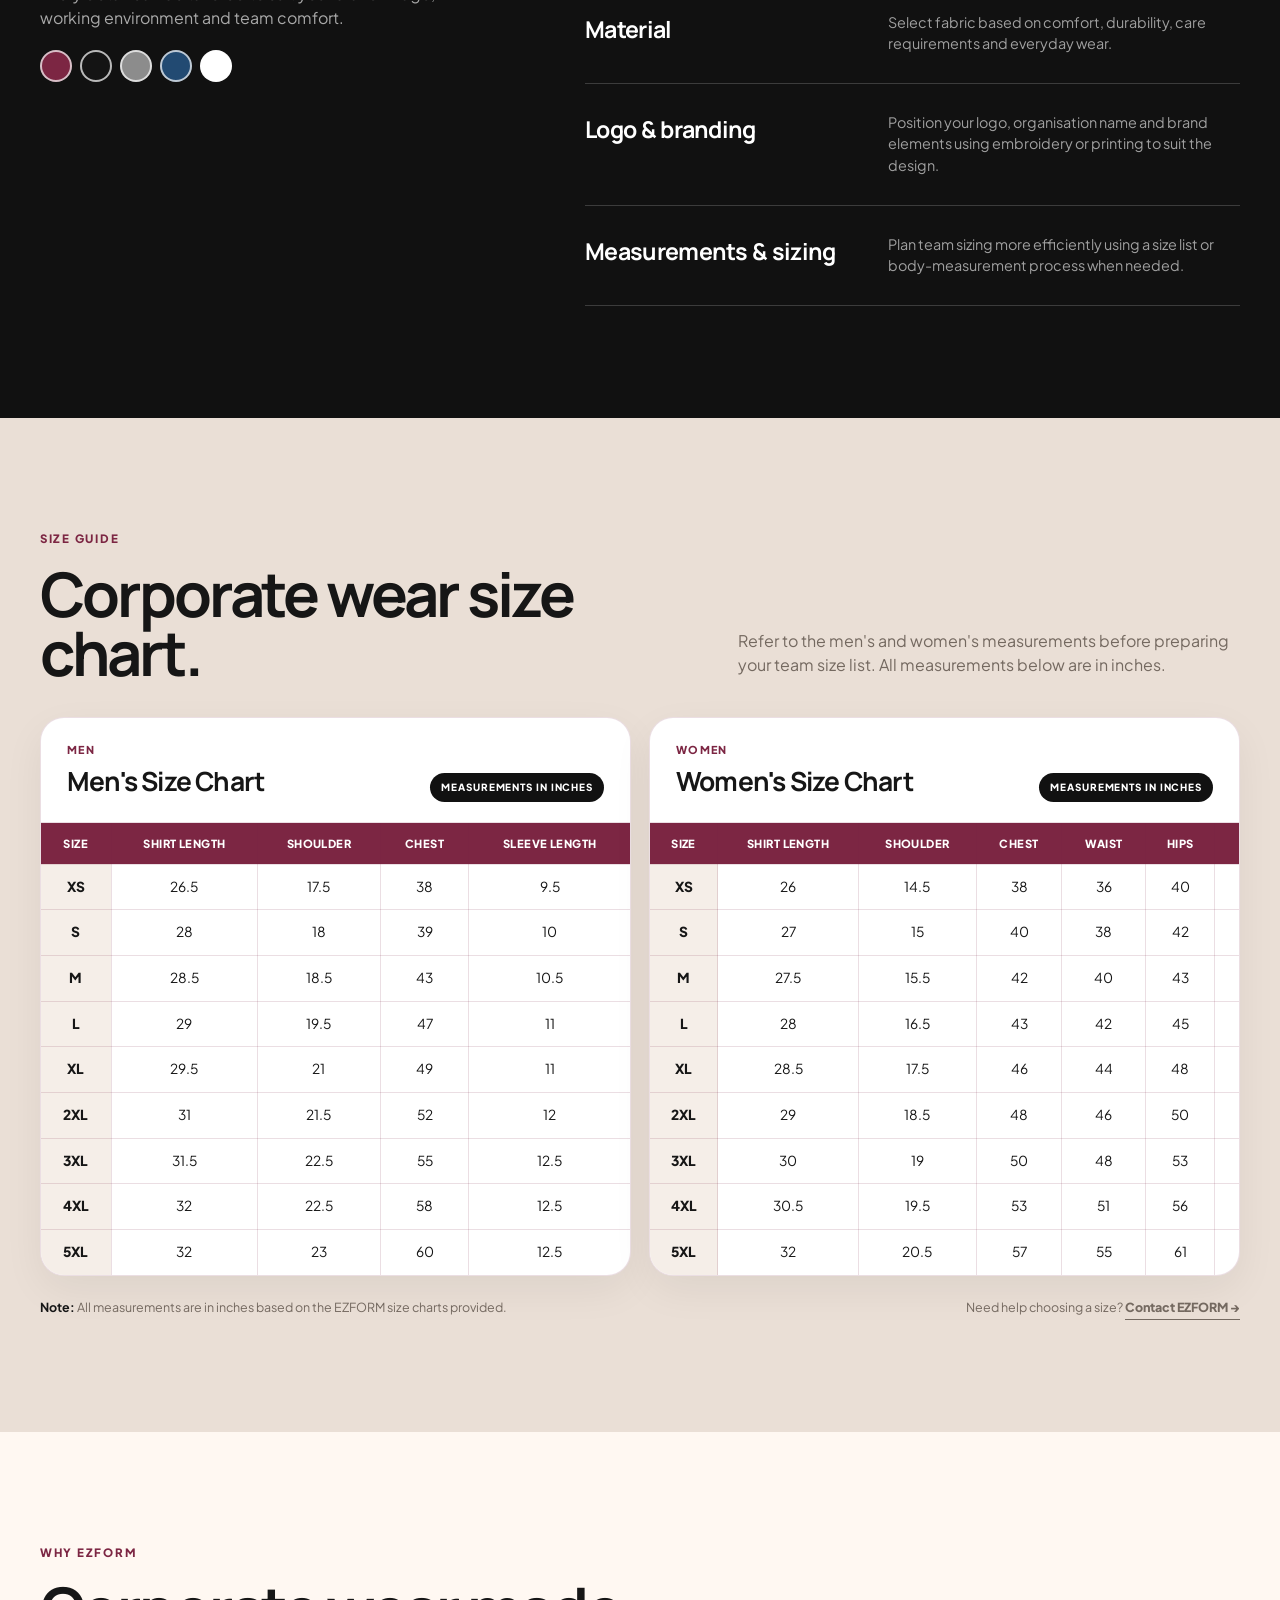
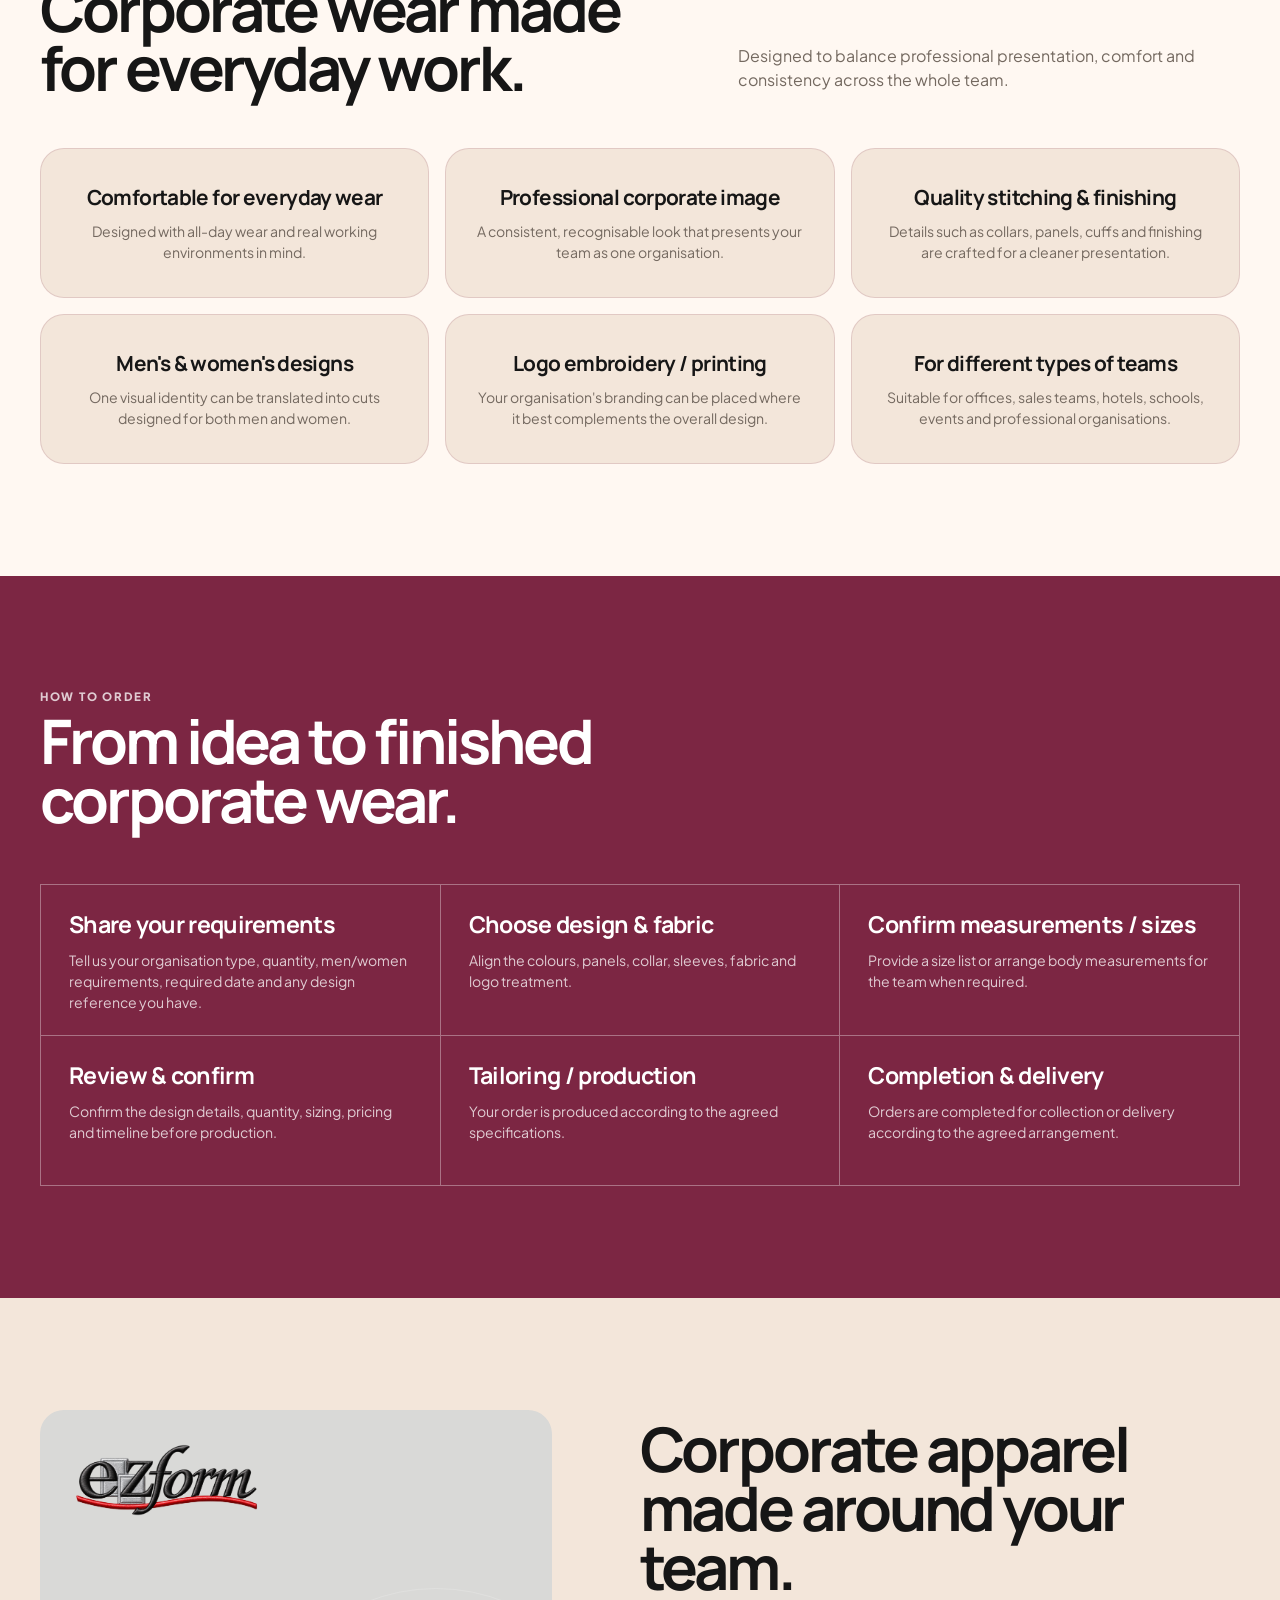
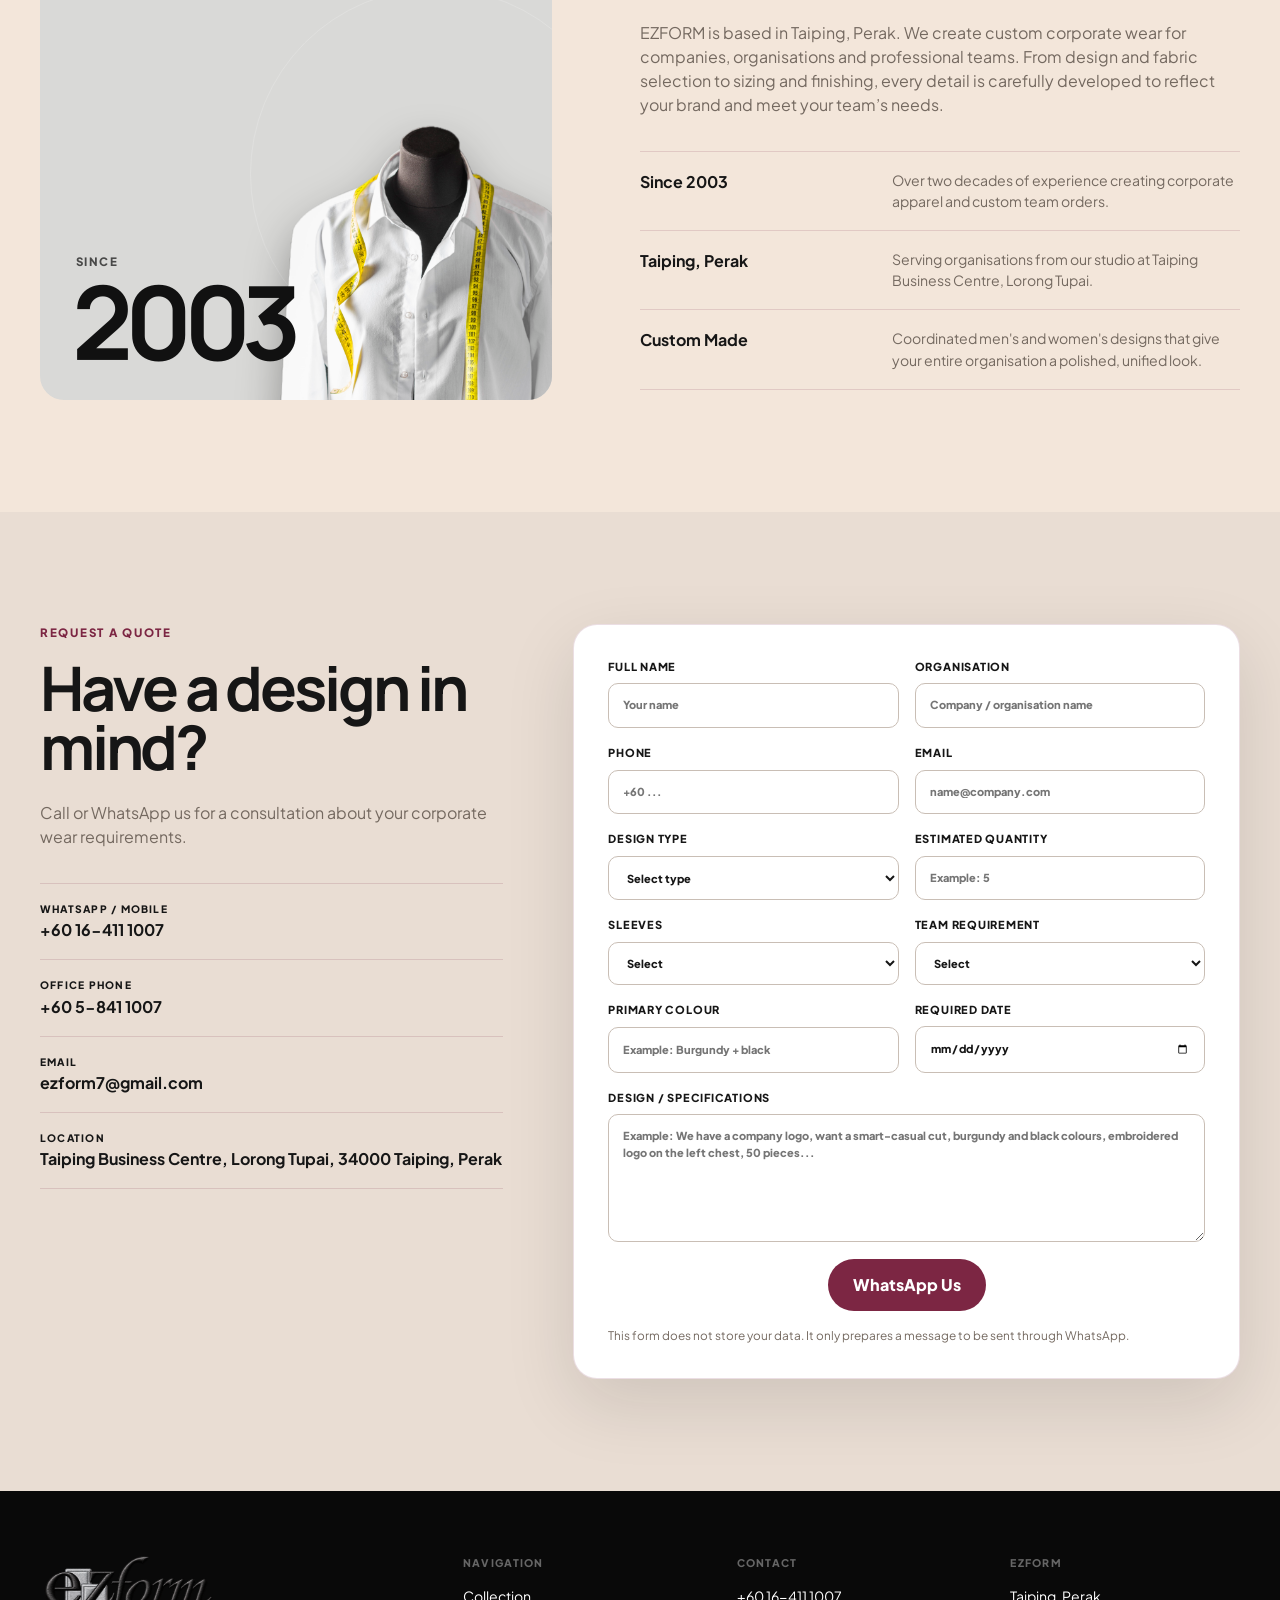
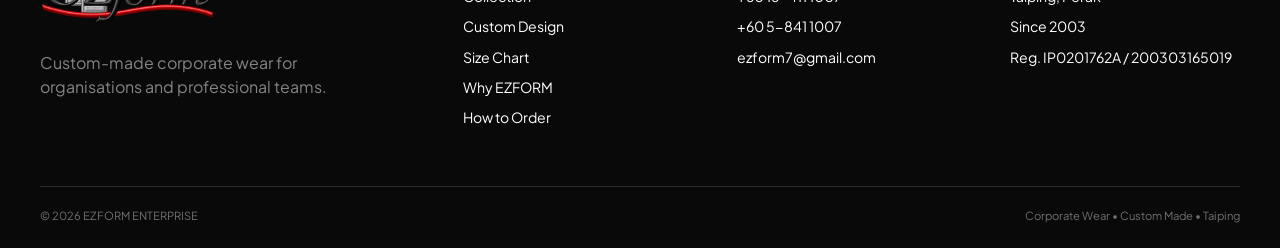
==== commit 6ebee8f8: "Update homepage ticker labels" ====
--- a/index.html
+++ b/index.html
@@ -68,8 +68,8 @@
 </section>
 <section aria-label="Corporate wear features" class="ticker">
 <div class="ticker-track">
-<span>CORPORATE WEAR</span><b>✦</b><span>CUSTOM MADE</span><b>✦</b><span>MEN</span><b>✦</b><span>WOMEN</span><b>✦</b><span>LOGO EMBROIDERY</span><b>✦</b><span>PRINTING</span><b>✦</b><span>BODY SIZING</span><b>✦</b><span>TEAM ORDER</span><b>✦</b>
-<span aria-hidden="true">CORPORATE WEAR</span><b aria-hidden="true">✦</b><span aria-hidden="true">CUSTOM MADE</span><b aria-hidden="true">✦</b><span aria-hidden="true">MEN</span><b aria-hidden="true">✦</b><span aria-hidden="true">WOMEN</span><b aria-hidden="true">✦</b><span aria-hidden="true">LOGO EMBROIDERY</span><b aria-hidden="true">✦</b><span aria-hidden="true">PRINTING</span><b aria-hidden="true">✦</b><span aria-hidden="true">BODY SIZING</span><b aria-hidden="true">✦</b><span aria-hidden="true">TEAM ORDER</span><b aria-hidden="true">✦</b>
+<span>CUSTOM MADE</span><b>✦</b><span>READY MADE</span><b>✦</b><span>COMFORT WEAR</span><b>✦</b><span>SMART AND ELEGANT</span><b>✦</b>
+<span aria-hidden="true">CUSTOM MADE</span><b aria-hidden="true">✦</b><span aria-hidden="true">READY MADE</span><b aria-hidden="true">✦</b><span aria-hidden="true">COMFORT WEAR</span><b aria-hidden="true">✦</b><span aria-hidden="true">SMART AND ELEGANT</span><b aria-hidden="true">✦</b>
 </div>
 </section>
 <section class="section-pad" id="collection">
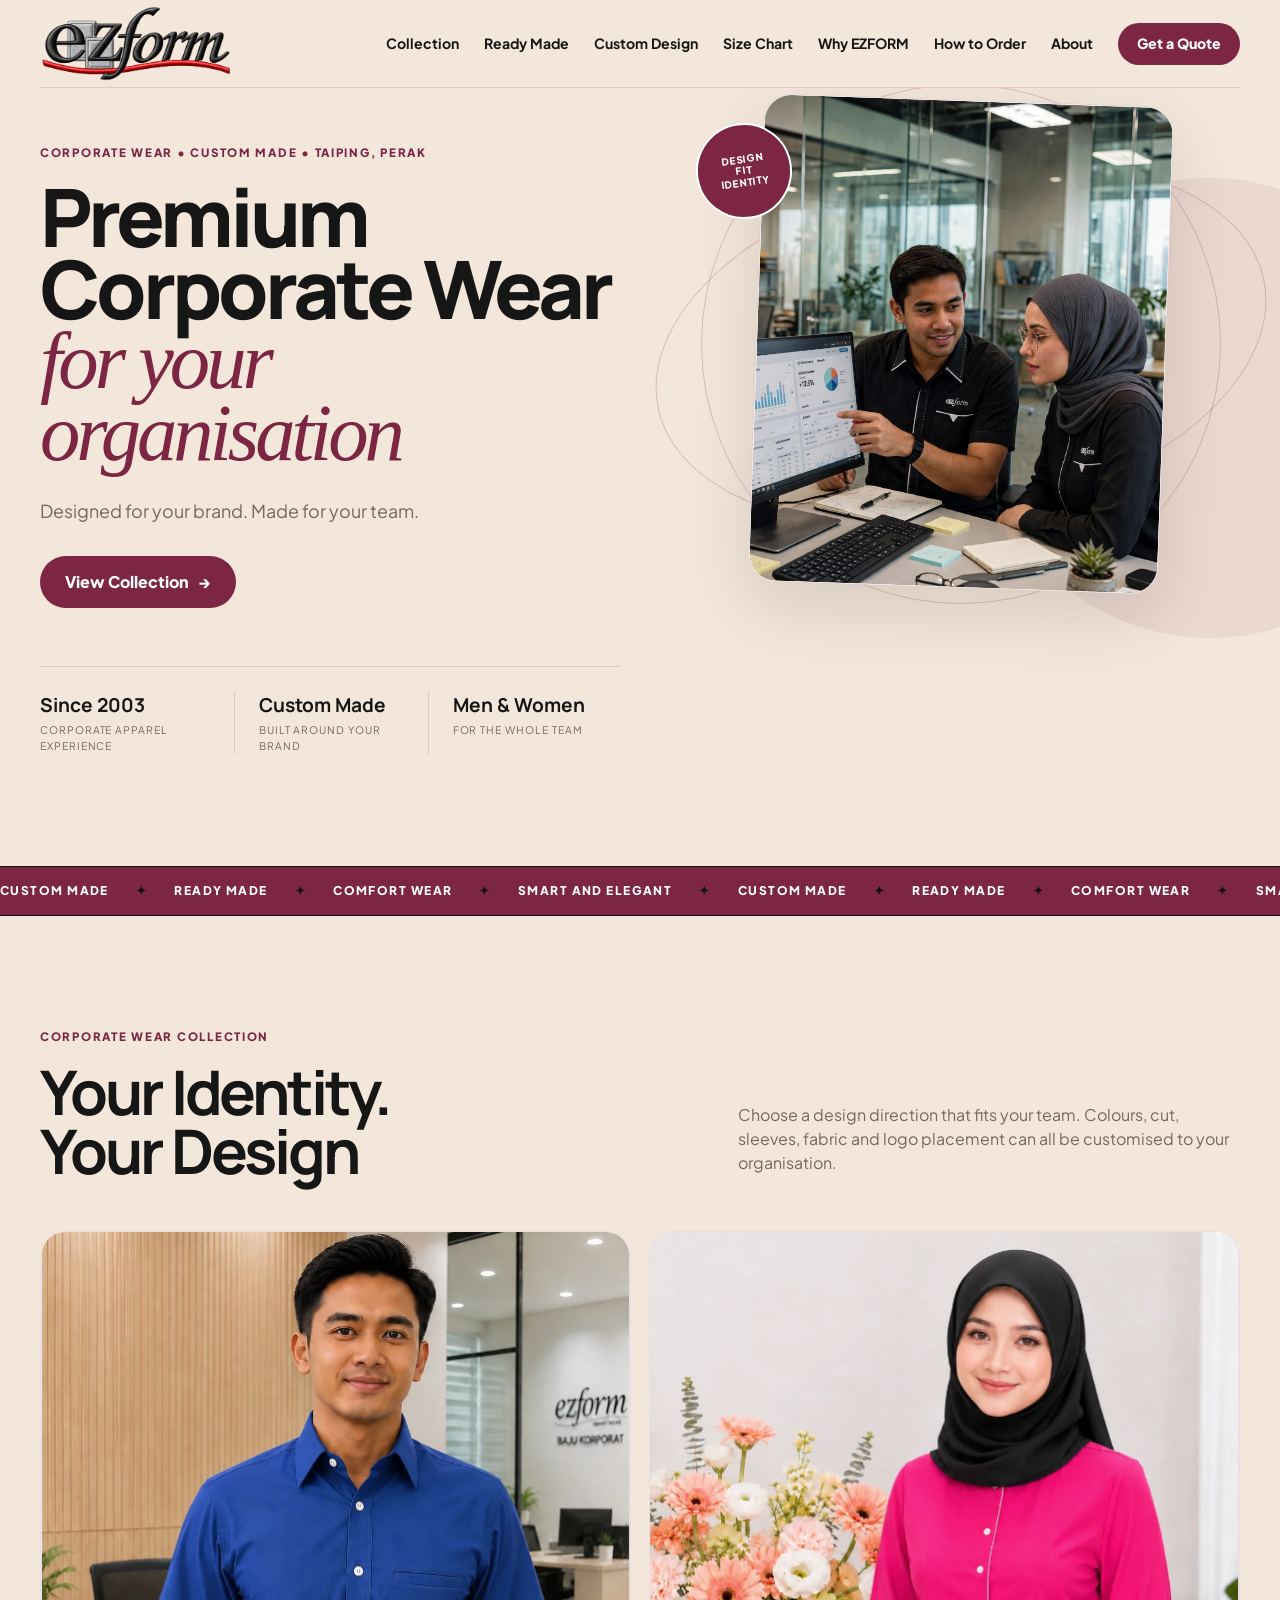
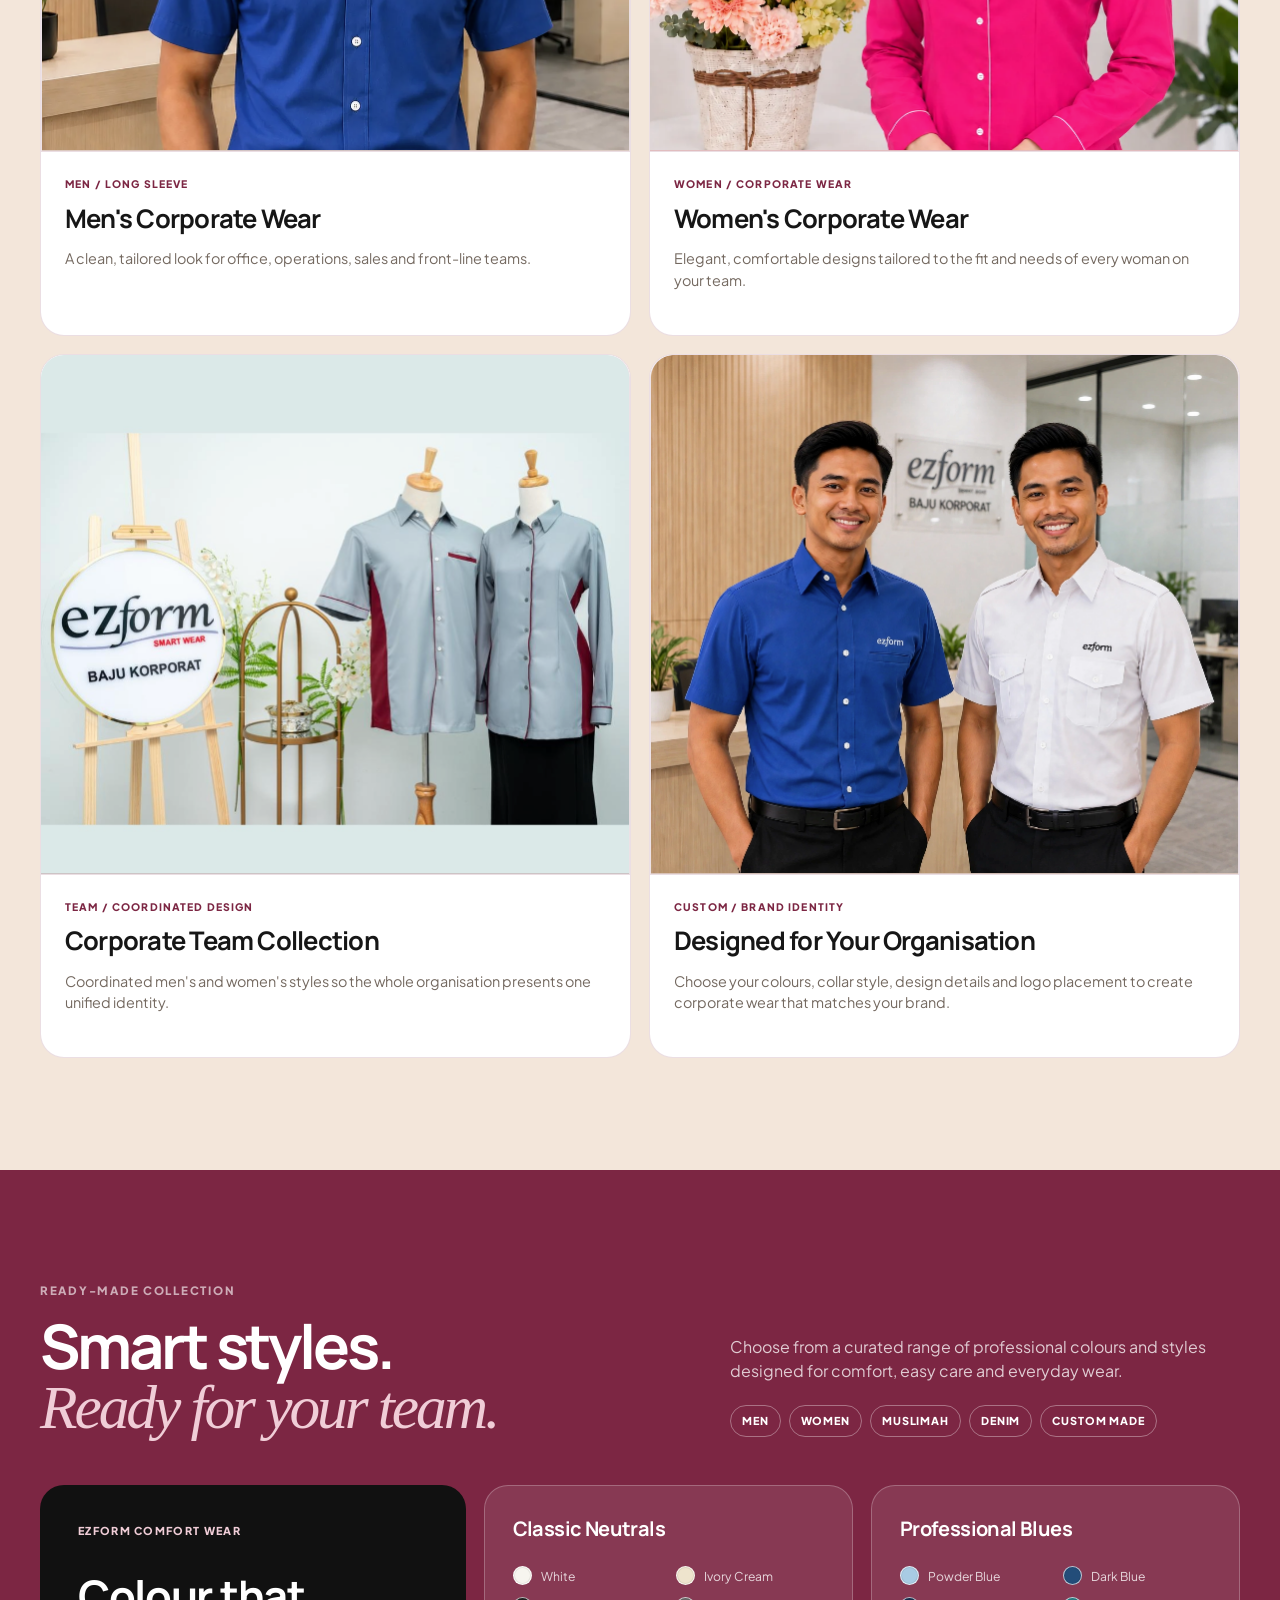
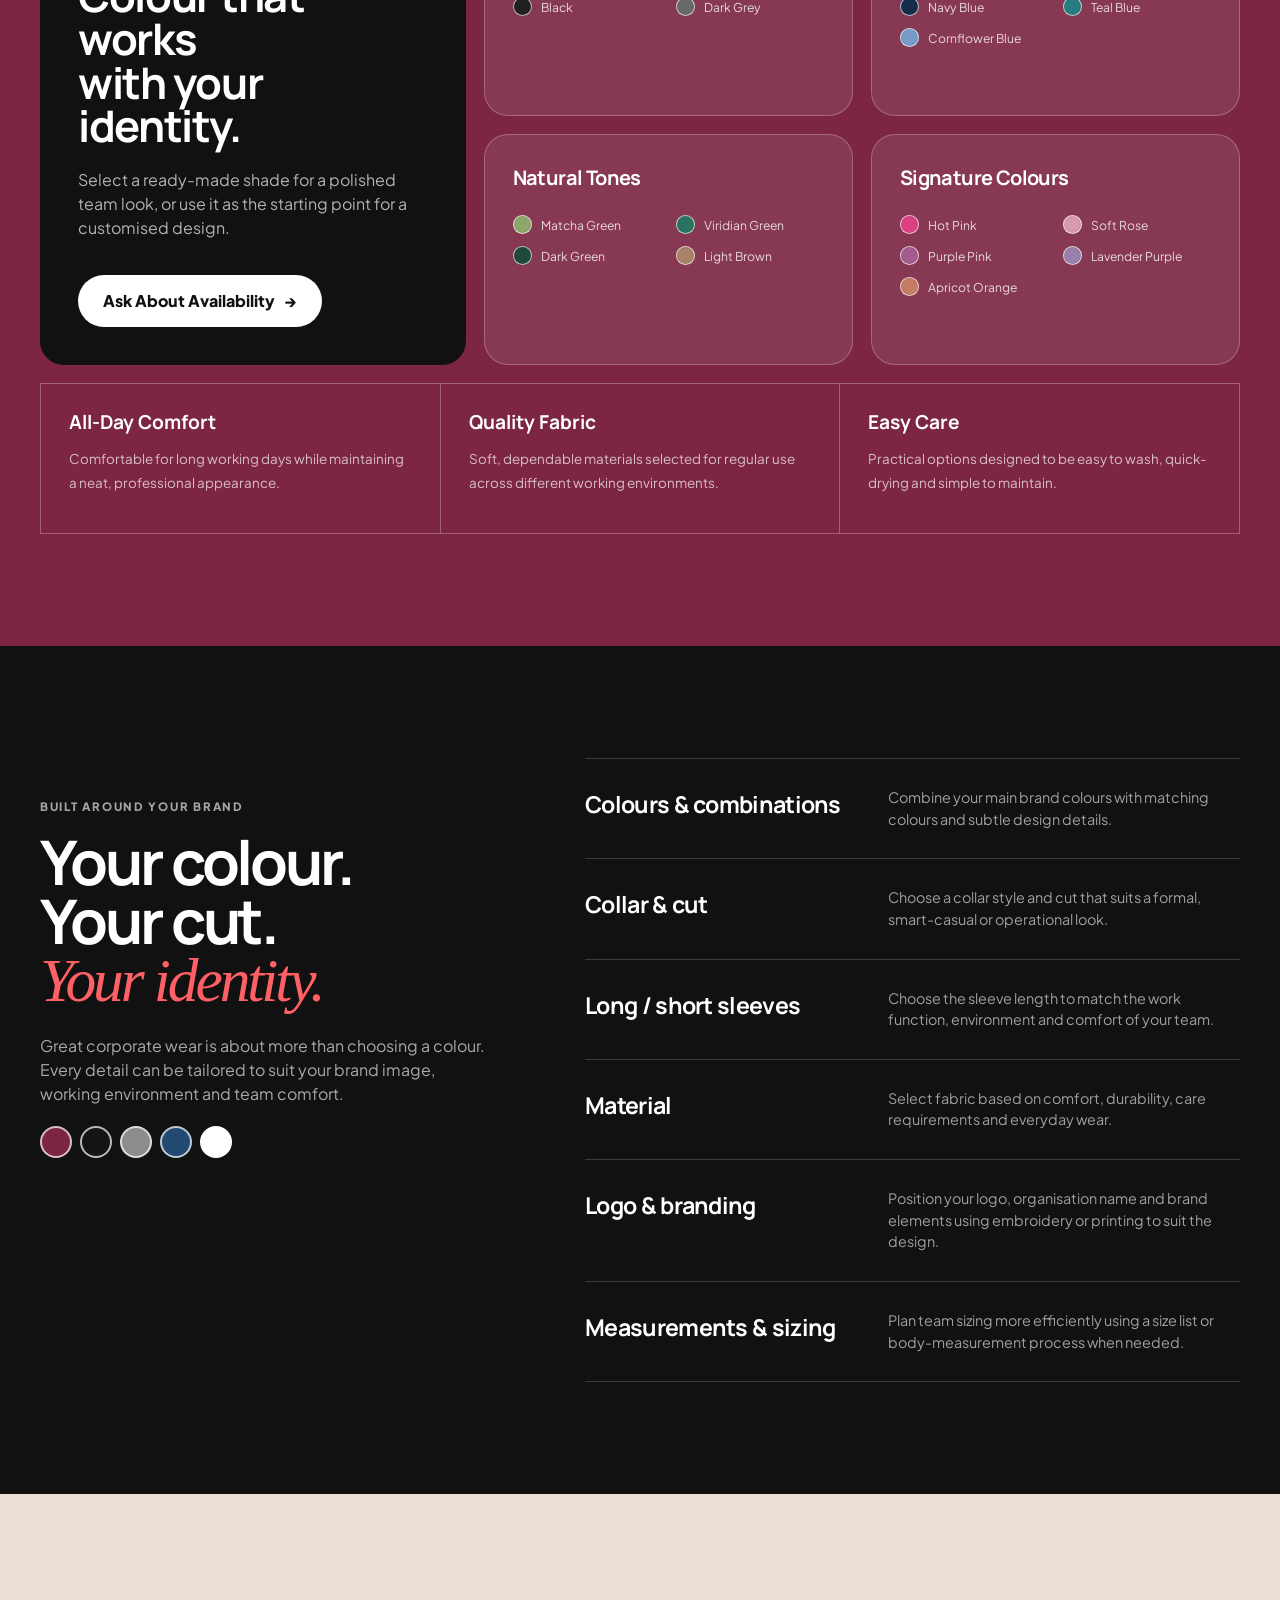
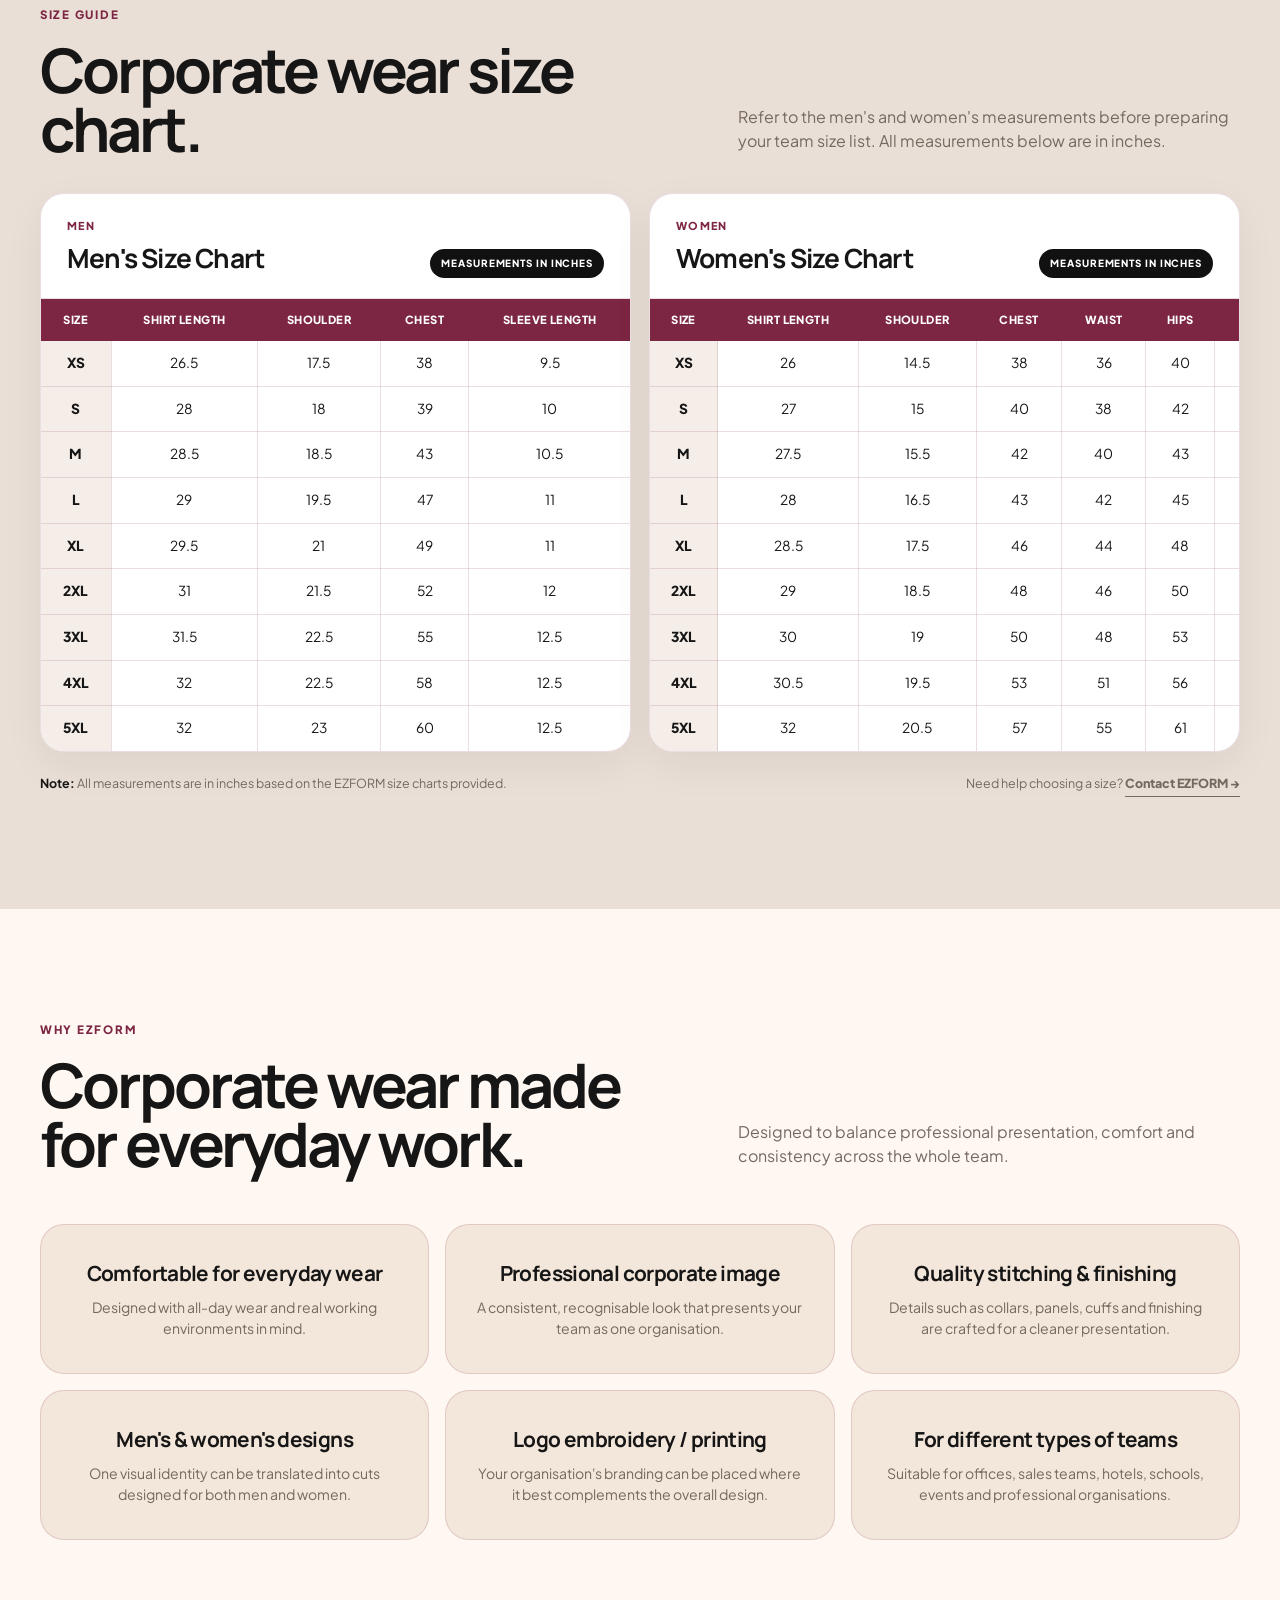
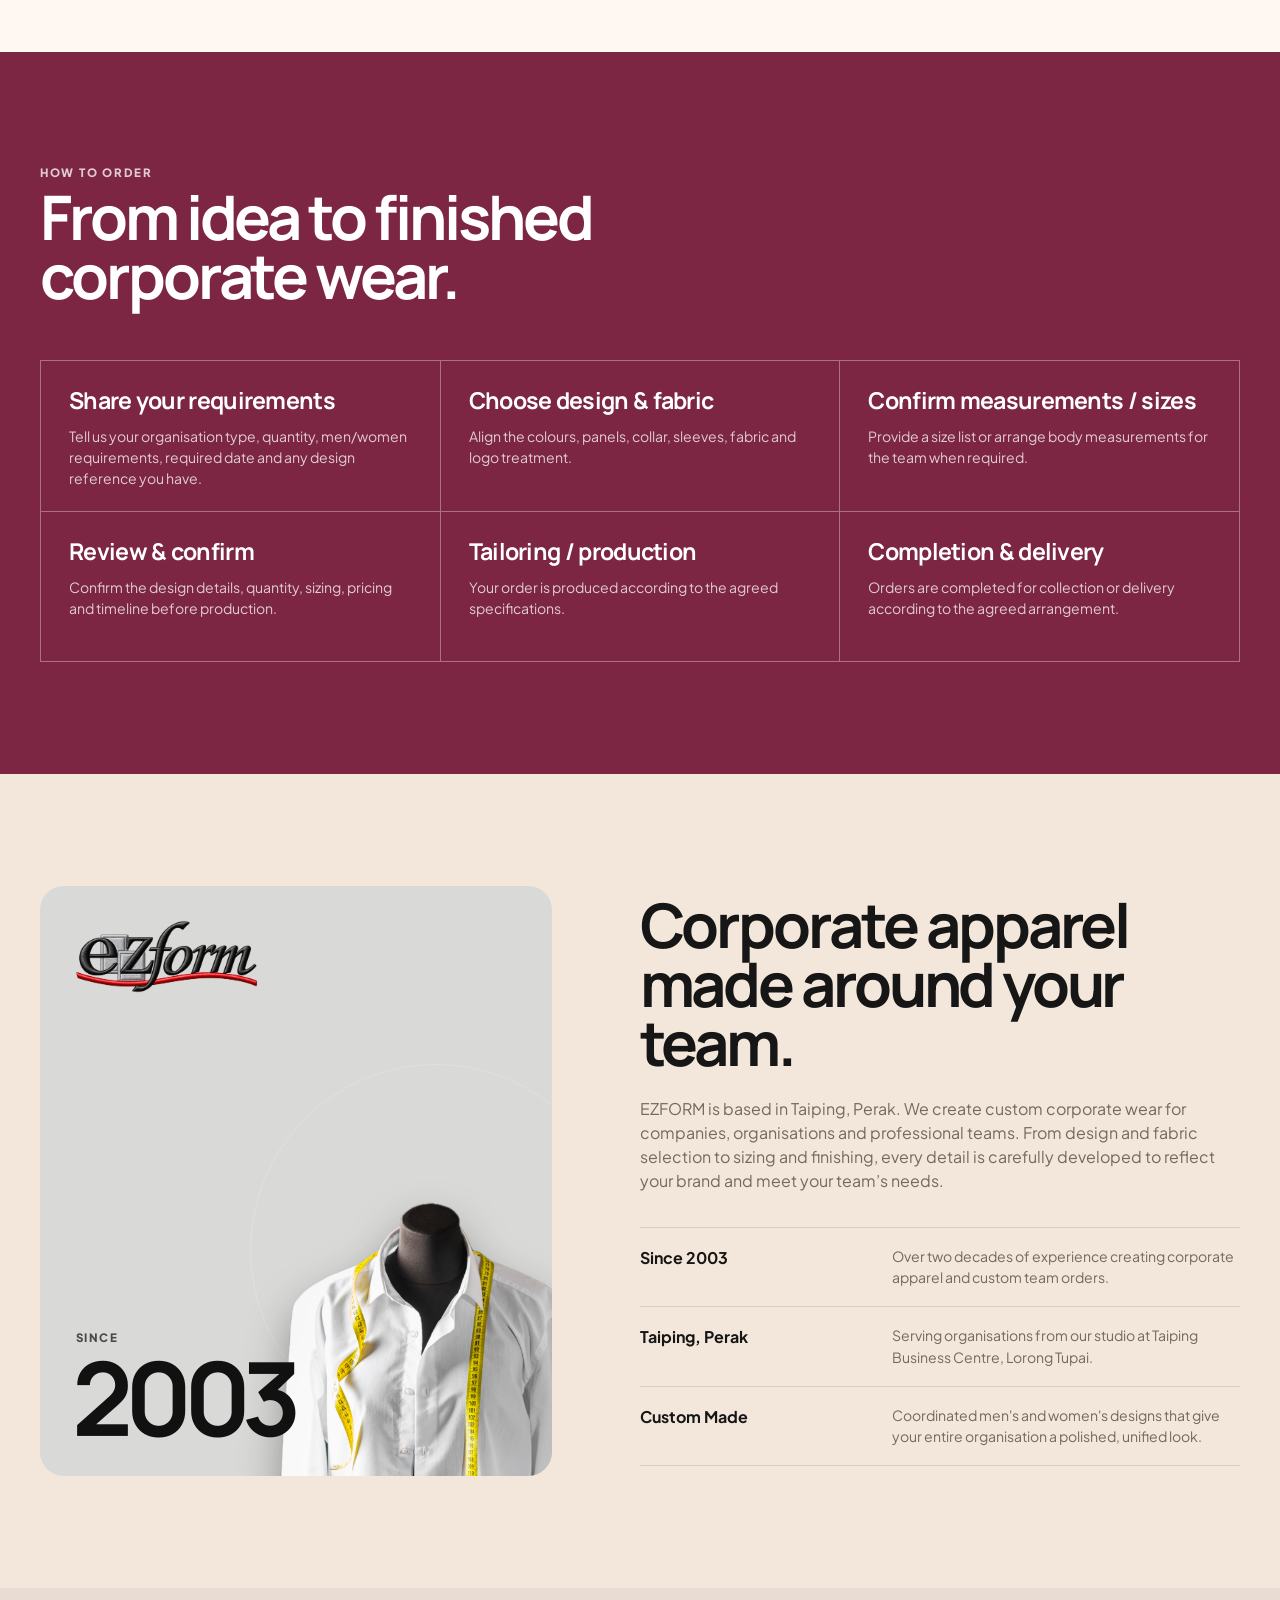
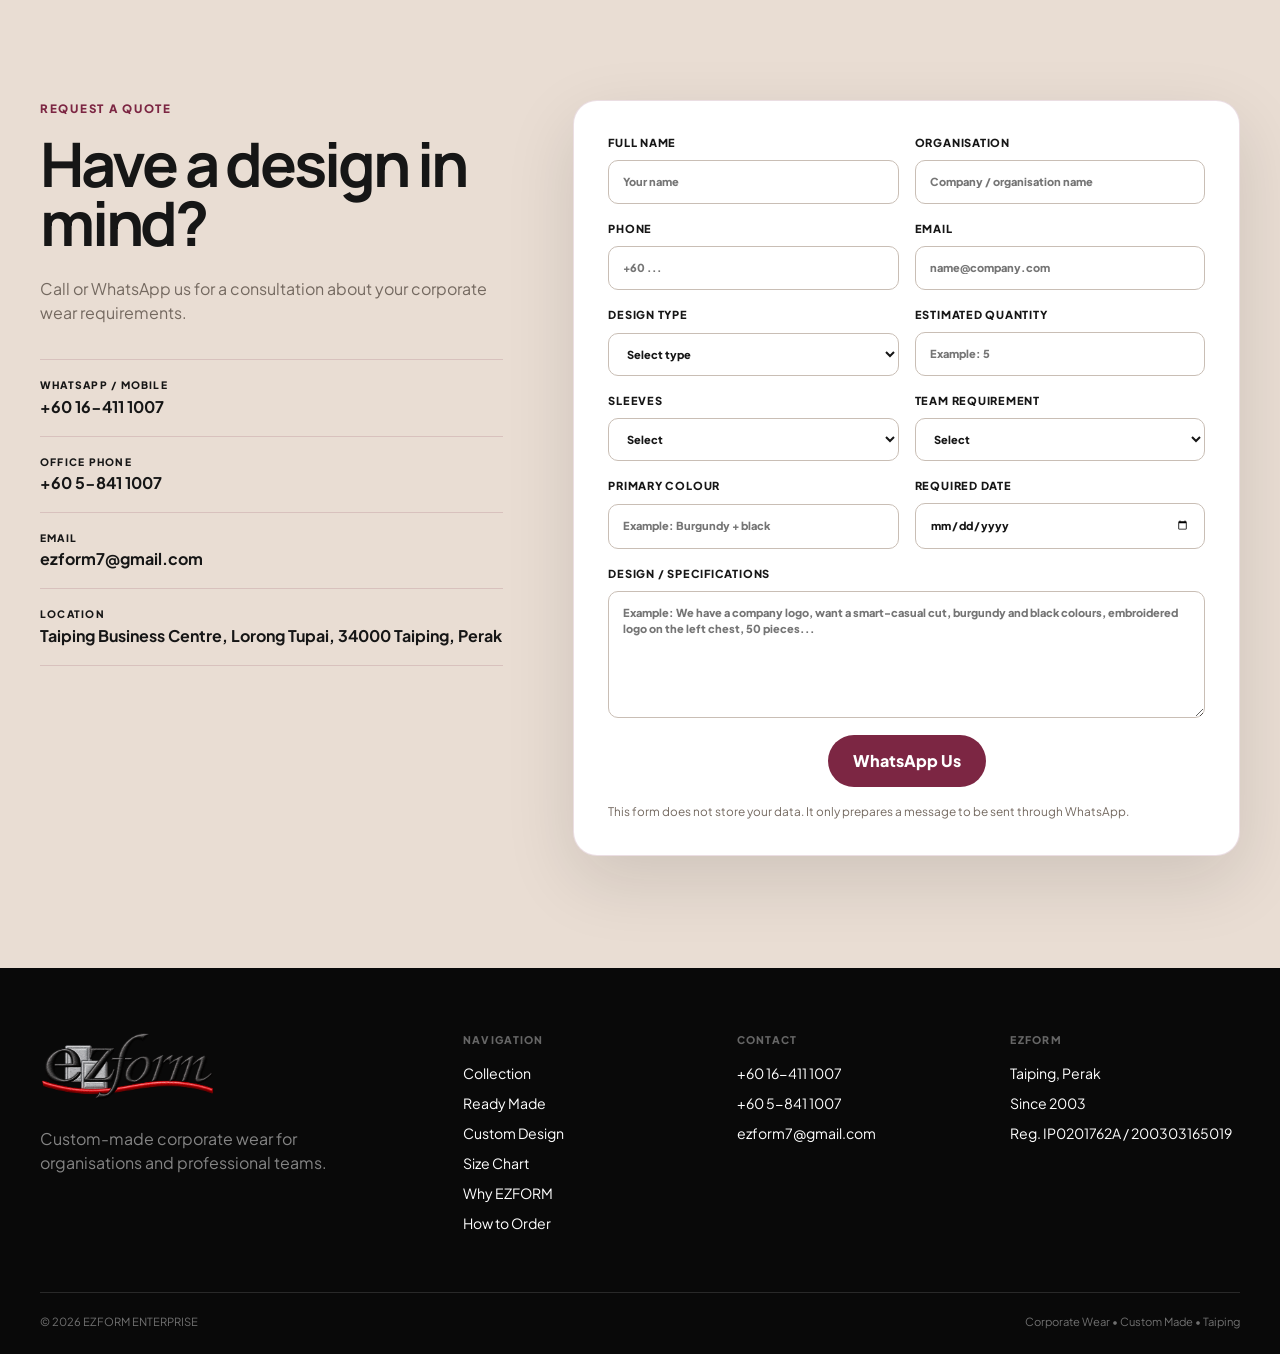
==== commit 5386e37a: "Add ready-made corporate wear catalogue" ====
--- a/index.html
+++ b/index.html
@@ -30,6 +30,7 @@
 </button>
 <div class="nav-menu" id="nav-menu">
 <a href="#collection">Collection</a>
+<a href="#ready-made">Ready Made</a>
 <a href="#custom">Custom Design</a>
 <a href="#size-chart">Size Chart</a>
 <a href="#why">Why EZFORM</a>
@@ -100,6 +101,75 @@
 </div>
 <div class="collection-info"><span>Custom / Brand Identity</span><h3>Designed for Your Organisation</h3><p>Choose your colours, collar style, design details and logo placement to create corporate wear that matches your brand.</p></div>
 </article>
+</div>
+</div>
+</section>
+<section class="ready-made section-pad" id="ready-made">
+<div class="container">
+<div class="ready-intro reveal">
+<div>
+<p class="eyebrow eyebrow-light">Ready-Made Collection</p>
+<h2>Smart styles.<br/><em>Ready for your team.</em></h2>
+</div>
+<div class="ready-intro-copy">
+<p>Choose from a curated range of professional colours and styles designed for comfort, easy care and everyday wear.</p>
+<div aria-label="Ready-made product categories" class="ready-tags">
+<span>Men</span><span>Women</span><span>Muslimah</span><span>Denim</span><span>Custom Made</span>
+</div>
+</div>
+</div>
+<div class="ready-layout">
+<article class="ready-feature reveal">
+<span class="ready-kicker">EZFORM Comfort Wear</span>
+<h3>Colour that works<br/>with your identity.</h3>
+<p>Select a ready-made shade for a polished team look, or use it as the starting point for a customised design.</p>
+<a class="button button-light" href="#quotation">Ask About Availability <span aria-hidden="true">→</span></a>
+</article>
+<div class="palette-grid">
+<article class="palette-card reveal">
+<h3>Classic Neutrals</h3>
+<ul class="colour-list">
+<li><i style="--swatch:#f7f5ef"></i>White</li>
+<li><i style="--swatch:#eee4cd"></i>Ivory Cream</li>
+<li><i style="--swatch:#202020"></i>Black</li>
+<li><i style="--swatch:#686968"></i>Dark Grey</li>
+</ul>
+</article>
+<article class="palette-card reveal">
+<h3>Professional Blues</h3>
+<ul class="colour-list">
+<li><i style="--swatch:#a8cbe3"></i>Powder Blue</li>
+<li><i style="--swatch:#234d79"></i>Dark Blue</li>
+<li><i style="--swatch:#152d4d"></i>Navy Blue</li>
+<li><i style="--swatch:#277b83"></i>Teal Blue</li>
+<li><i style="--swatch:#779bc9"></i>Cornflower Blue</li>
+</ul>
+</article>
+<article class="palette-card reveal">
+<h3>Natural Tones</h3>
+<ul class="colour-list">
+<li><i style="--swatch:#8fa66b"></i>Matcha Green</li>
+<li><i style="--swatch:#297461"></i>Viridian Green</li>
+<li><i style="--swatch:#1f4938"></i>Dark Green</li>
+<li><i style="--swatch:#a98367"></i>Light Brown</li>
+</ul>
+</article>
+<article class="palette-card reveal">
+<h3>Signature Colours</h3>
+<ul class="colour-list">
+<li><i style="--swatch:#dc3f82"></i>Hot Pink</li>
+<li><i style="--swatch:#d99aab"></i>Soft Rose</li>
+<li><i style="--swatch:#a55b8f"></i>Purple Pink</li>
+<li><i style="--swatch:#9a80af"></i>Lavender Purple</li>
+<li><i style="--swatch:#c57c65"></i>Apricot Orange</li>
+</ul>
+</article>
+</div>
+</div>
+<div class="ready-benefits">
+<article class="reveal"><strong>All-Day Comfort</strong><span>Comfortable for long working days while maintaining a neat, professional appearance.</span></article>
+<article class="reveal"><strong>Quality Fabric</strong><span>Soft, dependable materials selected for regular use across different working environments.</span></article>
+<article class="reveal"><strong>Easy Care</strong><span>Practical options designed to be easy to wash, quick-drying and simple to maintain.</span></article>
 </div>
 </div>
 </section>
@@ -251,7 +321,7 @@
 <label>Email<input autocomplete="email" name="email" placeholder="name@company.com" type="email"/></label>
 </div>
 <div class="form-row">
-<label>Design type<select id="product-select" name="product"><option value="">Select type</option><option>Men's Corporate Shirt</option><option>Women's Corporate Blouse</option><option>Corporate Team Collection</option><option>Designed for Your Organisation</option><option>Not sure / need a recommendation</option></select></label>
+<label>Design type<select id="product-select" name="product"><option value="">Select type</option><option>Men's Corporate Shirt</option><option>Women's Corporate Blouse</option><option>Muslimah Corporate Wear</option><option>Ready-Made Collection</option><option>Denim Collection</option><option>Corporate Team Collection</option><option>Designed for Your Organisation</option><option>Not sure / need a recommendation</option></select></label>
 <label>Estimated quantity<input min="1" name="quantity" placeholder="Example: 5" type="number"/></label>
 </div>
 <div class="form-row">
@@ -272,7 +342,7 @@
 <footer class="footer">
 <div class="container footer-grid">
 <div class="footer-brand"><img alt="EZFORM" src="assets/images/ezform-logo.png"/><p data-tagline="">Custom-made corporate wear for organisations and professional teams.</p></div>
-<div><span class="footer-title">Navigation</span><a href="#collection">Collection</a><a href="#custom">Custom Design</a><a href="#size-chart">Size Chart</a><a href="#why">Why EZFORM</a><a href="#process">How to Order</a></div>
+<div><span class="footer-title">Navigation</span><a href="#collection">Collection</a><a href="#ready-made">Ready Made</a><a href="#custom">Custom Design</a><a href="#size-chart">Size Chart</a><a href="#why">Why EZFORM</a><a href="#process">How to Order</a></div>
 <div><span class="footer-title">Contact</span><a data-phone="" data-phone-link="" href="tel:+60164111007">+60 16-411 1007</a><a data-landline="" data-landline-link="" href="tel:+6058411007">+60 5-841 1007</a><a data-email="" data-email-link="" href="mailto:ezform7@gmail.com">ezform7@gmail.com</a></div>
 <div><span class="footer-title">EZFORM</span><span>Taiping, Perak</span><span>Since 2003</span><span>Reg. IP0201762A / 200303165019</span></div>
 </div>
--- a/css/style.css
+++ b/css/style.css
@@ -135,6 +135,31 @@
 .collection-info h3 { font-size: 1.6rem; margin-bottom: 10px; }
 .collection-info p { color: var(--muted); min-height: 48px; font-size: .9rem; }
 
+.ready-made { background: var(--red); color: var(--white); overflow: hidden; }
+.ready-intro { display: grid; grid-template-columns: 1.05fr .95fr; gap: 70px; align-items: end; margin-bottom: 48px; }
+.ready-intro h2 { margin-bottom: 0; }
+.ready-intro h2 em { font-family: Georgia, "Times New Roman", serif; font-weight: 400; color: #f0cdd7; }
+.ready-intro-copy { max-width: 510px; justify-self: end; }
+.ready-intro-copy > p { color: rgba(255,255,255,.76); margin-bottom: 22px; }
+.ready-tags { display: flex; flex-wrap: wrap; gap: 8px; }
+.ready-tags span { padding: 7px 11px; border: 1px solid rgba(255,255,255,.35); border-radius: 999px; font-size: .68rem; font-weight: 800; letter-spacing: .08em; text-transform: uppercase; }
+.ready-layout { display: grid; grid-template-columns: .72fr 1.28fr; gap: 18px; align-items: stretch; }
+.ready-feature { min-height: 480px; padding: 38px; border-radius: var(--radius); background: var(--black); display: flex; flex-direction: column; align-items: flex-start; }
+.ready-kicker { color: #f0cdd7; font-size: .68rem; font-weight: 900; letter-spacing: .12em; text-transform: uppercase; }
+.ready-feature h3 { font-size: clamp(2rem,3.4vw,3.4rem); line-height: 1; margin: 34px 0 20px; }
+.ready-feature p { color: rgba(255,255,255,.68); max-width: 420px; }
+.ready-feature .button { margin-top: auto; }
+.palette-grid { display: grid; grid-template-columns: repeat(2,1fr); gap: 18px; }
+.palette-card { padding: 28px; border: 1px solid rgba(255,255,255,.24); border-radius: var(--radius); background: rgba(255,255,255,.09); }
+.palette-card h3 { margin-bottom: 22px; font-size: 1.25rem; }
+.colour-list { list-style: none; padding: 0; margin: 0; display: grid; grid-template-columns: repeat(2,minmax(0,1fr)); gap: 12px 16px; }
+.colour-list li { display: flex; align-items: center; gap: 9px; color: rgba(255,255,255,.8); font-size: .76rem; }
+.colour-list i { width: 19px; height: 19px; flex: 0 0 19px; border-radius: 50%; border: 1px solid rgba(255,255,255,.68); background: var(--swatch); box-shadow: inset 0 0 0 1px rgba(17,17,17,.08); }
+.ready-benefits { display: grid; grid-template-columns: repeat(3,1fr); margin-top: 18px; border-top: 1px solid rgba(255,255,255,.28); border-left: 1px solid rgba(255,255,255,.28); }
+.ready-benefits article { min-height: 150px; padding: 24px 28px; border-right: 1px solid rgba(255,255,255,.28); border-bottom: 1px solid rgba(255,255,255,.28); }
+.ready-benefits strong { display: block; margin-bottom: 9px; font-family: Manrope, sans-serif; font-size: 1.2rem; }
+.ready-benefits span { color: rgba(255,255,255,.7); font-size: .84rem; }
+
 .custom { background: var(--black); color: var(--white); overflow: hidden; }
 .custom-grid { display: grid; grid-template-columns: .82fr 1.18fr; gap: 90px; align-items: start; }
 .custom-copy { position: sticky; top: 40px; }
@@ -258,11 +283,14 @@
   .nav-menu { position: fixed; inset: 88px 0 0; background: var(--paper); display: flex; flex-direction: column; align-items: flex-start; padding: 38px 24px; gap: 24px; transform: translateX(100%); transition: transform .25s ease; font-size: 1.18rem; }
   .nav-menu.open { transform: none; }
   .nav-menu .button { width: 100%; margin-top: 10px; }
-  .hero-grid,.custom-grid,.about-grid,.quote-grid,.final-cta-inner { grid-template-columns: 1fr; }
+  .hero-grid,.ready-intro,.ready-layout,.custom-grid,.about-grid,.quote-grid,.final-cta-inner { grid-template-columns: 1fr; }
   .hero { padding-top: 55px; }
   .hero-art { min-height: 560px; }
   .section-heading { grid-template-columns: 1fr; gap: 24px; }
   .custom-grid { gap: 52px; }
+  .ready-intro { gap: 24px; }
+  .ready-intro-copy { justify-self: start; }
+  .ready-feature { min-height: 360px; }
   .custom-copy,.quote-copy { position: static; }
   .why-grid { grid-template-columns: repeat(2,1fr); }
   .size-chart-grid { grid-template-columns: 1fr; }
@@ -294,6 +322,9 @@
   .orbit-one { width: 360px; height: 360px; }
   .orbit-two { width: 430px; height: 240px; }
   .collection-grid,.why-grid { grid-template-columns: 1fr; }
+  .palette-grid,.ready-benefits { grid-template-columns: 1fr; }
+  .ready-feature { min-height: 420px; padding: 28px; }
+  .colour-list { grid-template-columns: 1fr 1fr; }
   .size-card-head { align-items: flex-start; flex-direction: column; gap: 12px; padding: 21px 20px 17px; }
   .size-chart-note { flex-direction: column; gap: 8px; }
   .size-table th,.size-table td { padding: 11px 12px; }
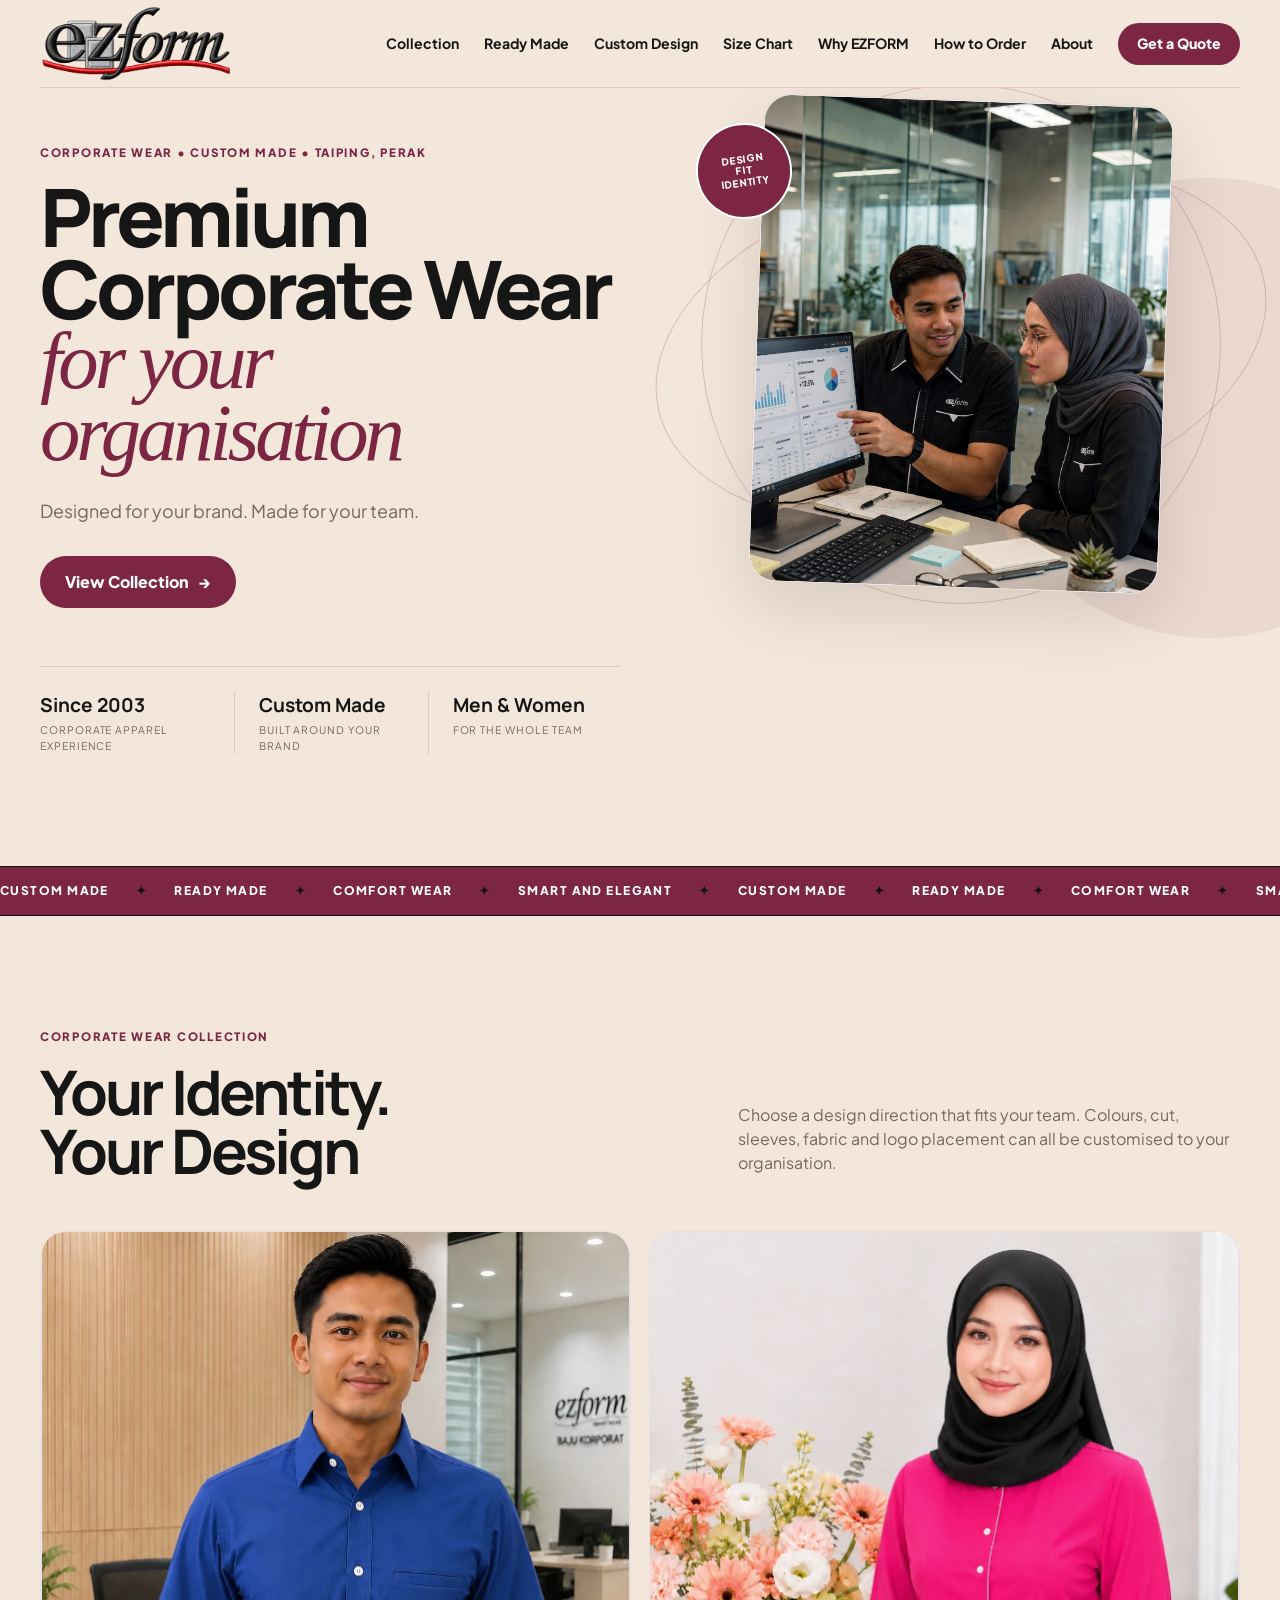
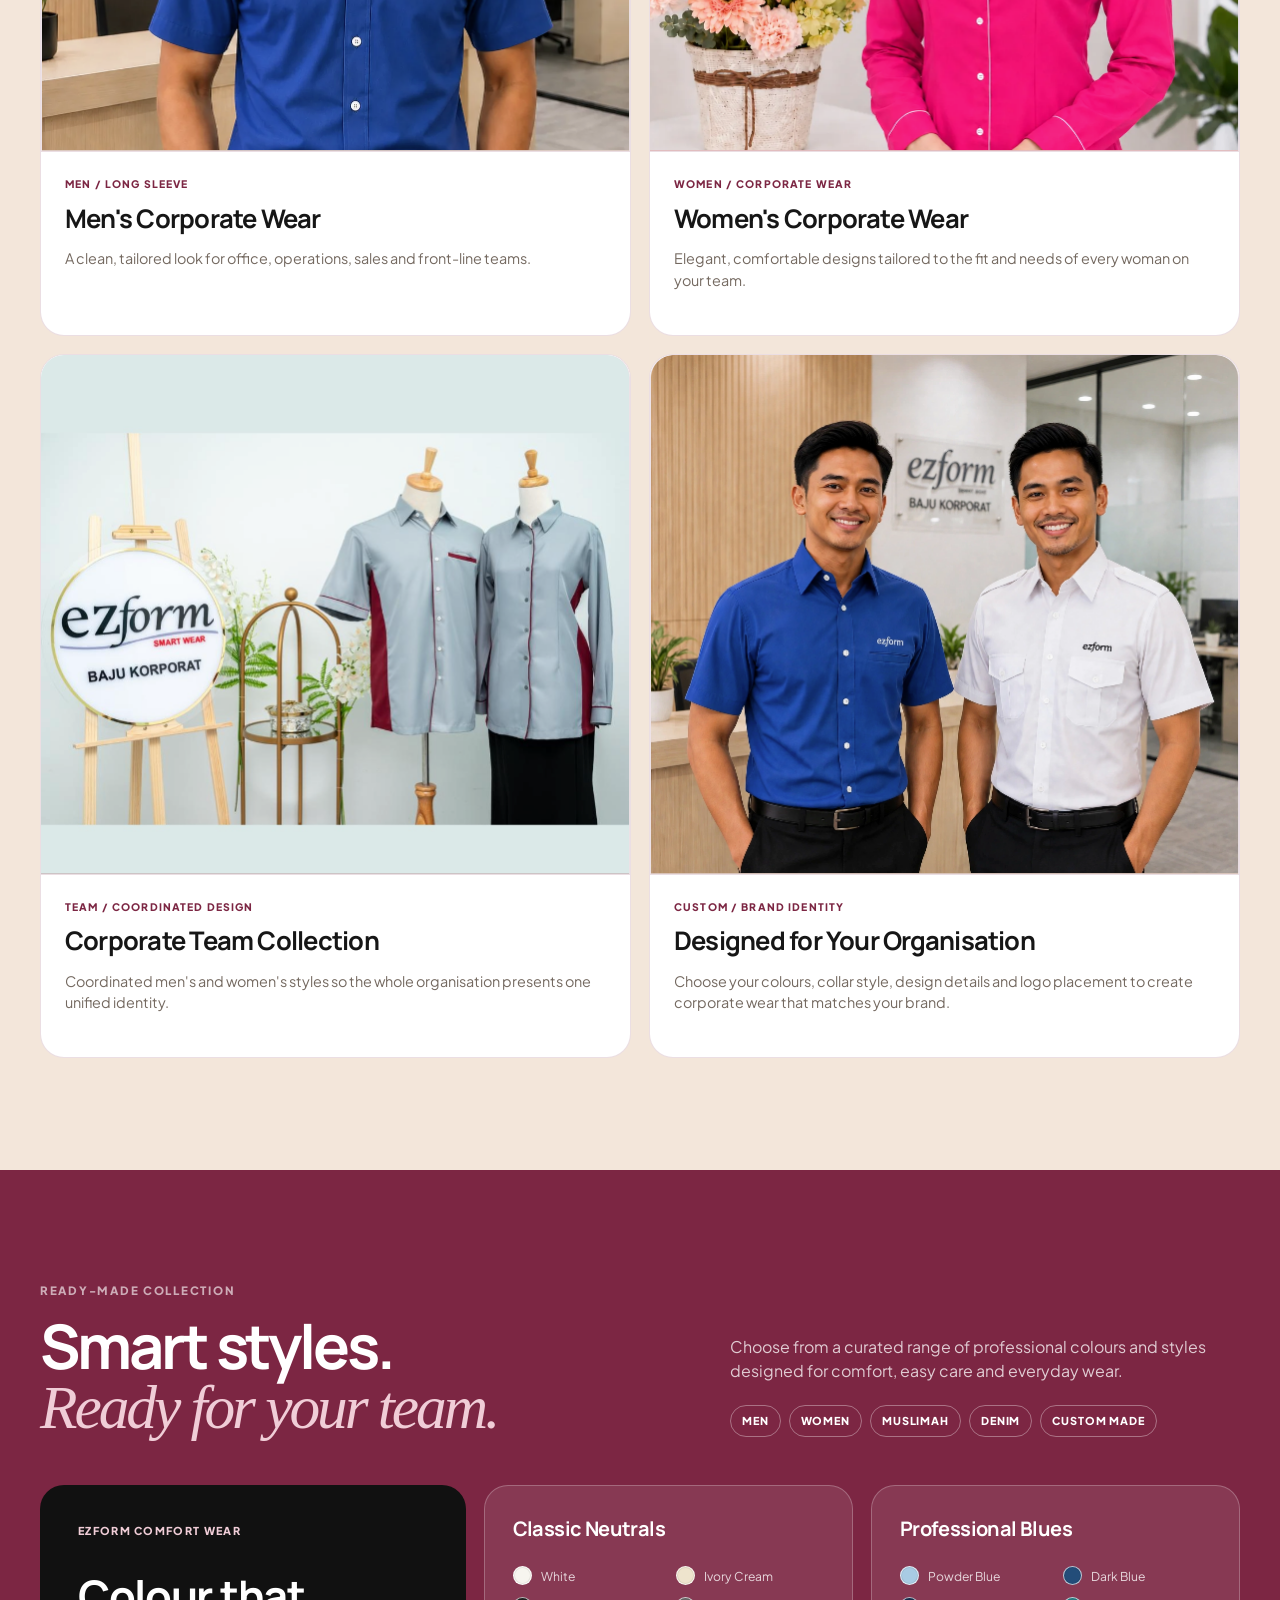
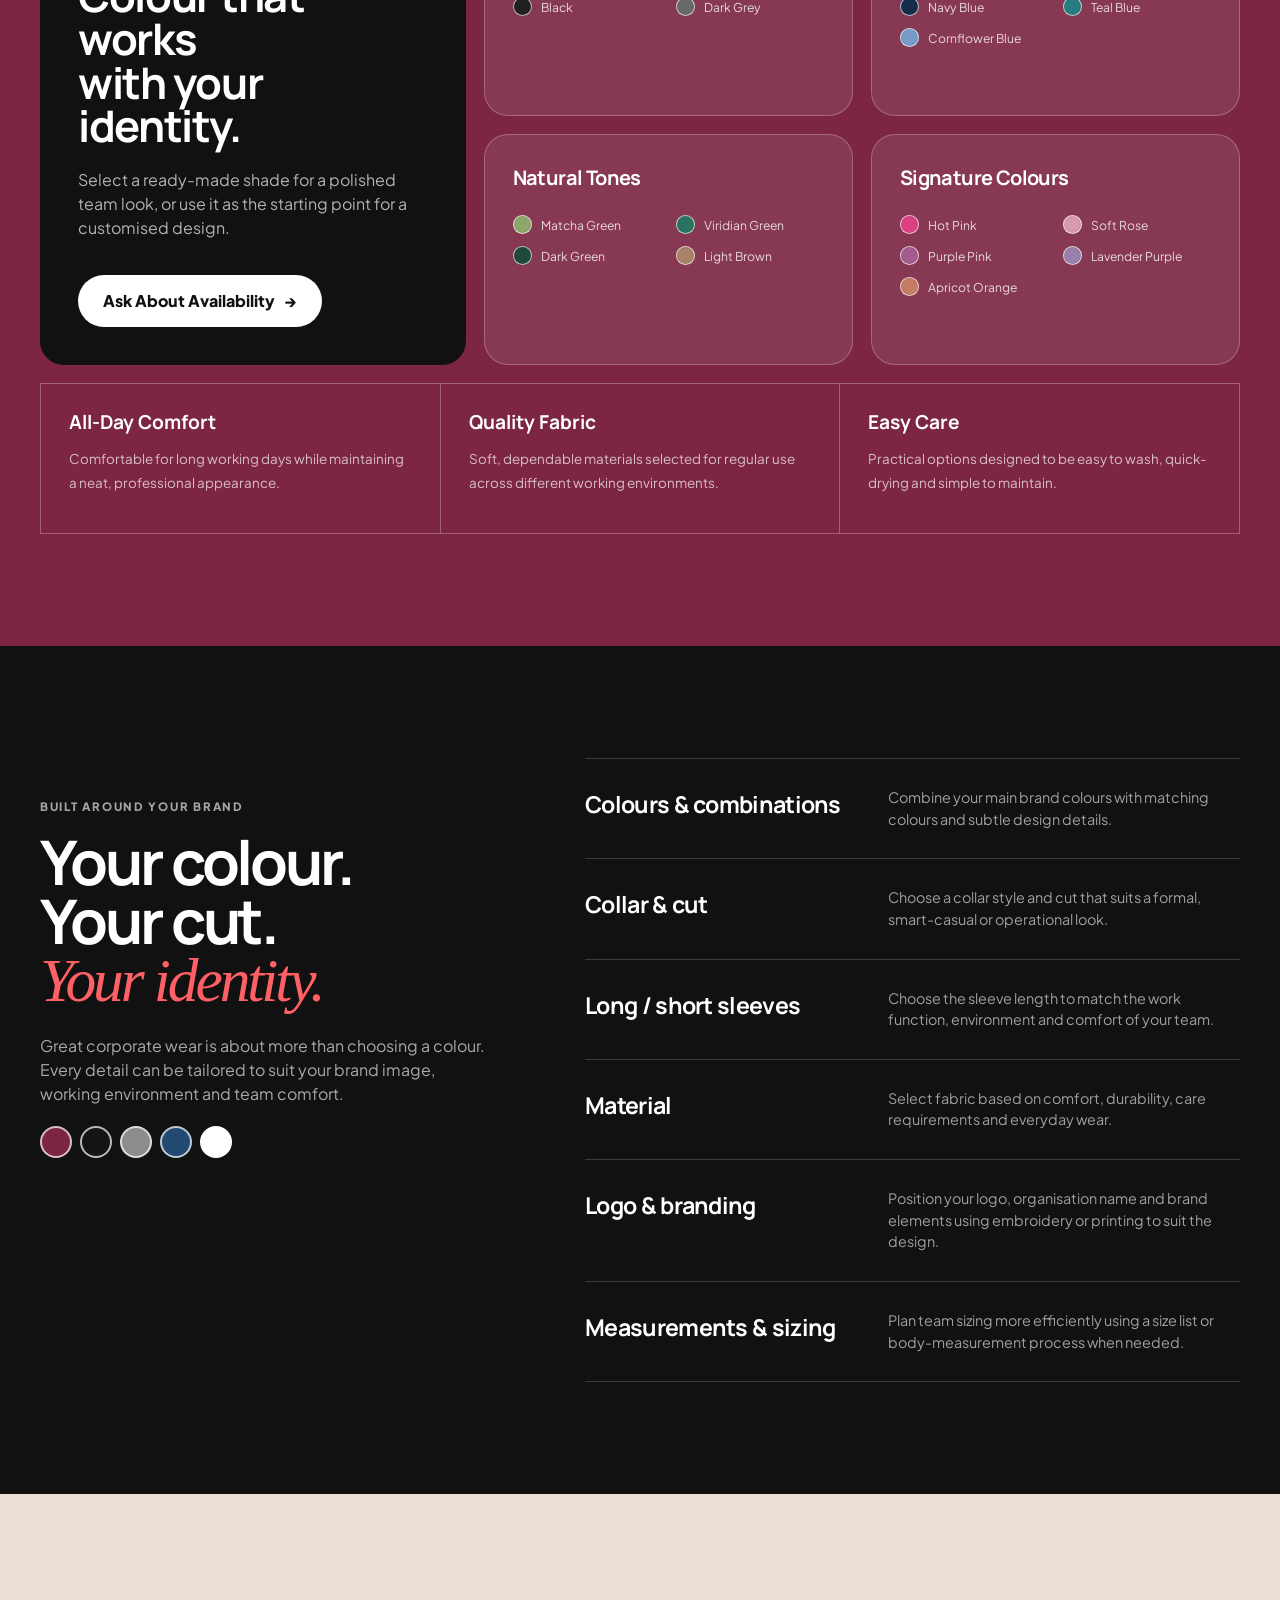
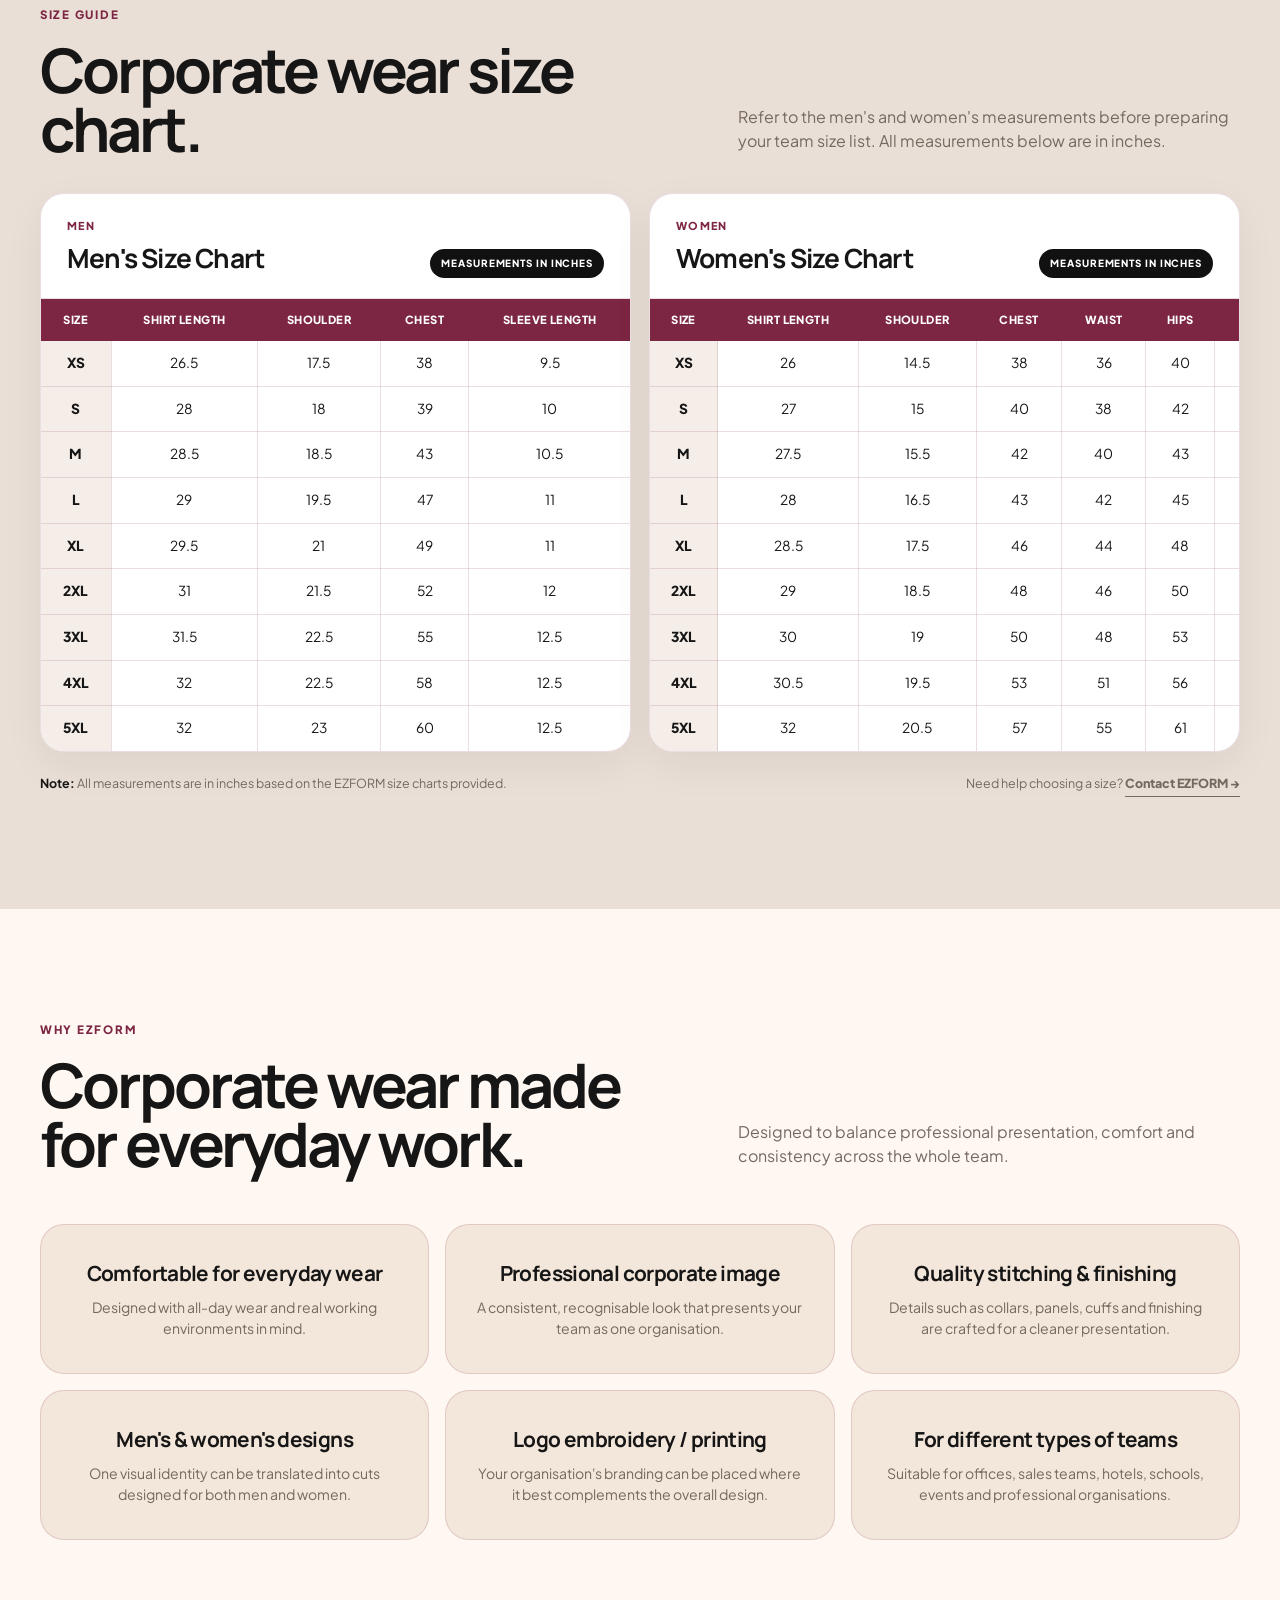
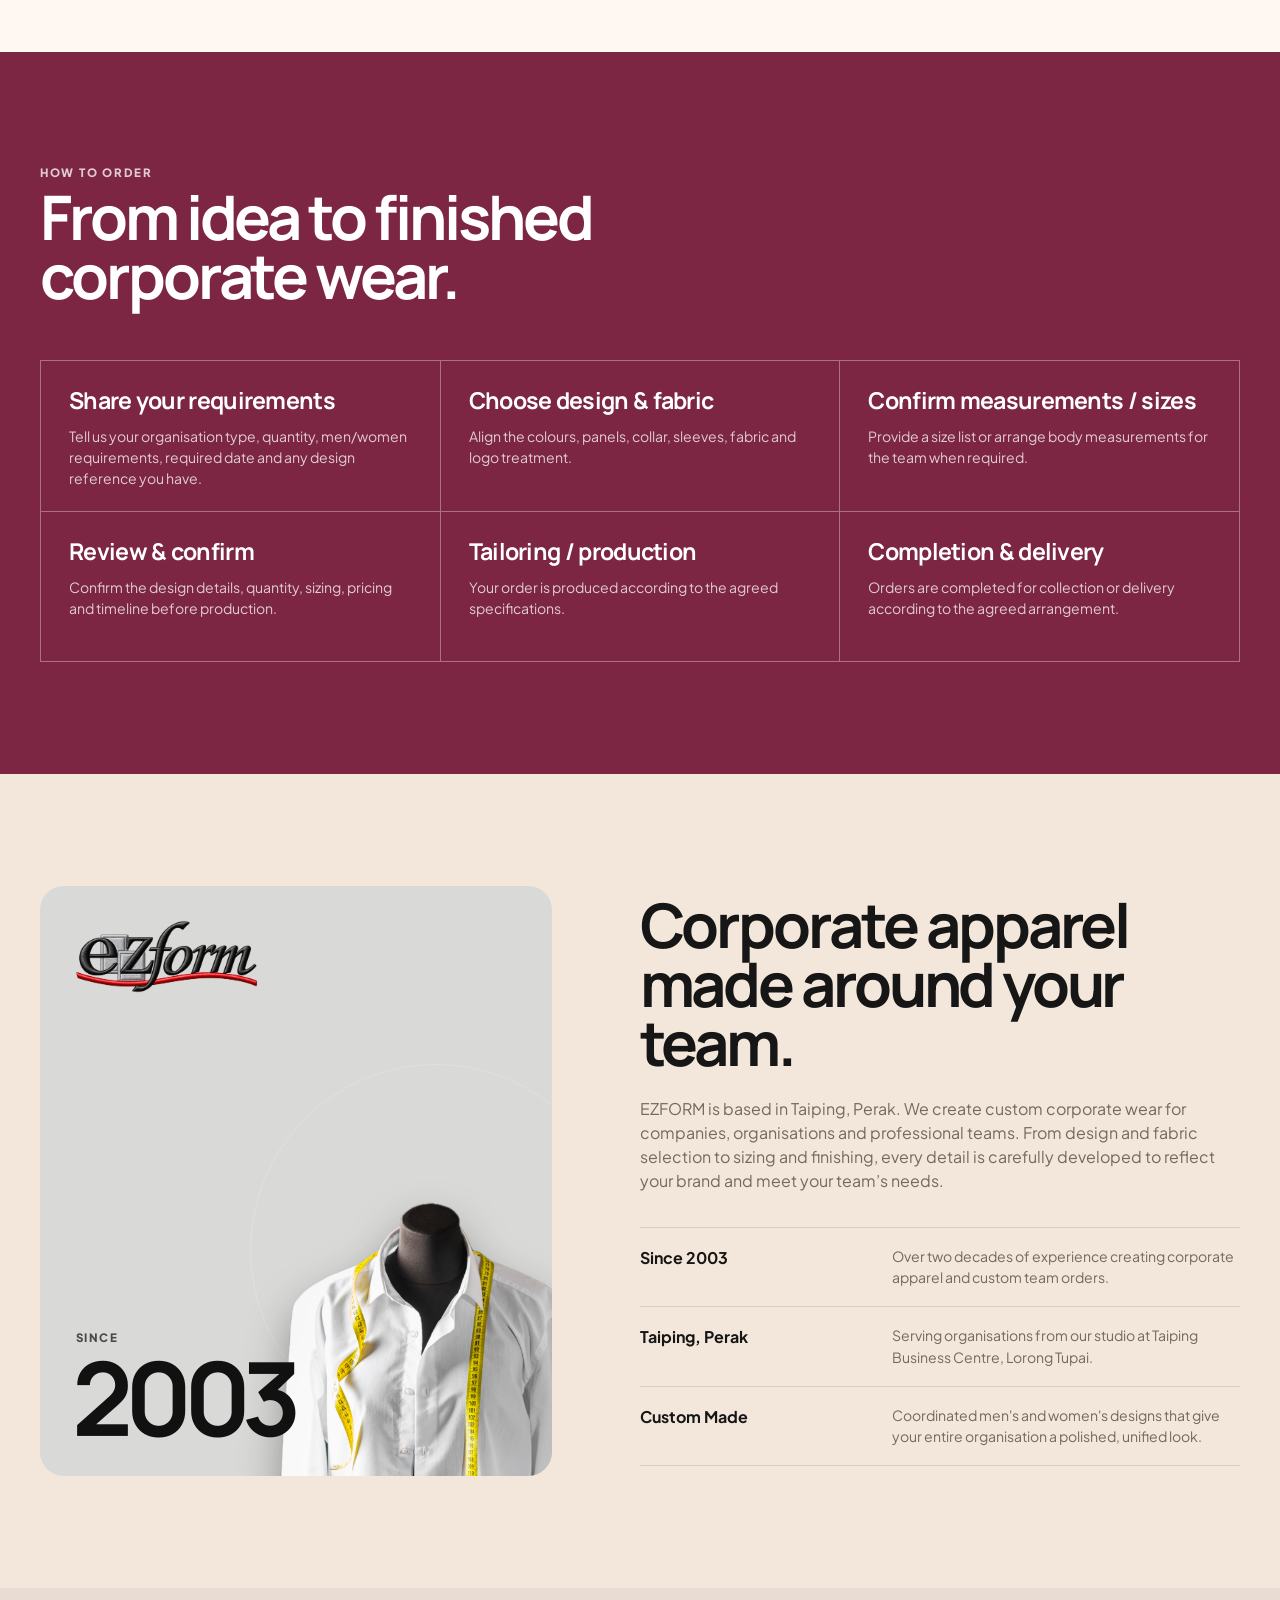
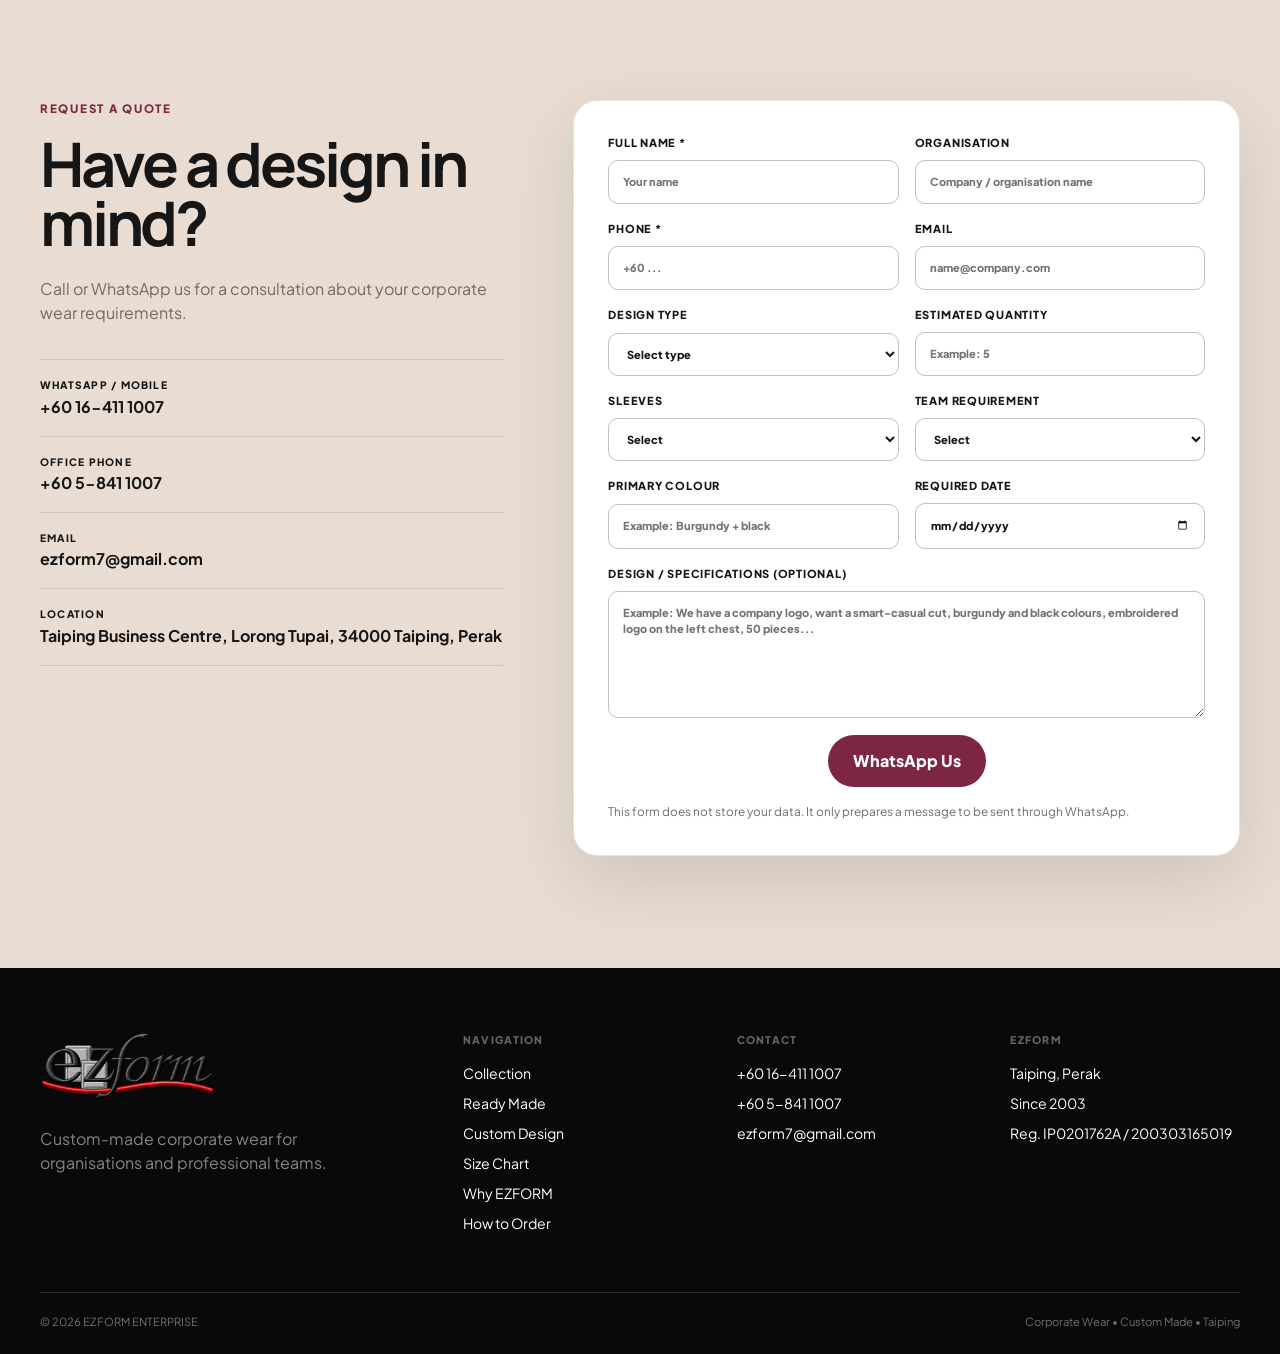
==== commit 87b721e5: "Fix mobile charts and WhatsApp quote form" ====
--- a/index.html
+++ b/index.html
@@ -15,7 +15,7 @@
 <link href="https://fonts.googleapis.com/css2?family=Manrope:wght@500;600;700;800&amp;family=Plus+Jakarta+Sans:wght@400;500;600;700&amp;display=swap" rel="stylesheet"/>
 <link href="assets/icons/favicon.svg" rel="icon" type="image/svg+xml"/>
 
-  <link href="css/style.css" rel="stylesheet"/>
+  <link href="css/style.css?v=20260905-4" rel="stylesheet"/>
   
 </head>
 <body>
@@ -313,11 +313,11 @@
 </div>
 <form class="quote-form reveal" id="quote-form">
 <div class="form-row">
-<label>Full name<input autocomplete="name" name="name" placeholder="Your name" required="" type="text"/></label>
+<label>Full name *<input autocomplete="name" name="name" placeholder="Your name" required="" type="text"/></label>
 <label>Organisation<input autocomplete="organization" name="company" placeholder="Company / organisation name" type="text"/></label>
 </div>
 <div class="form-row">
-<label>Phone<input autocomplete="tel" name="phone" pattern="[+0-9 ()-]{8,}" placeholder="+60 ..." required="" type="tel"/></label>
+<label>Phone *<input autocomplete="tel" name="phone" pattern="[+0-9 ()-]{8,}" placeholder="+60 ..." required="" type="tel"/></label>
 <label>Email<input autocomplete="email" name="email" placeholder="name@company.com" type="email"/></label>
 </div>
 <div class="form-row">
@@ -332,7 +332,7 @@
 <label>Primary colour<input name="colour" placeholder="Example: Burgundy + black" type="text"/></label>
 <label>Required date<input name="deadline" type="date"/></label>
 </div>
-<label>Design / specifications<textarea name="message" placeholder="Example: We have a company logo, want a smart-casual cut, burgundy and black colours, embroidered logo on the left chest, 50 pieces..." required="" rows="6"></textarea></label>
+<label>Design / specifications (optional)<textarea name="message" placeholder="Example: We have a company logo, want a smart-casual cut, burgundy and black colours, embroidered logo on the left chest, 50 pieces..." rows="6"></textarea></label>
 <fieldset><div class="send-options"><button class="button button-red" type="submit">WhatsApp Us</button></div></fieldset>
 <p class="form-note">This form does not store your data. It only prepares a message to be sent through WhatsApp.</p>
 </form>
@@ -348,7 +348,7 @@
 </div>
 <div class="container footer-bottom"><span>© <span id="year"></span> EZFORM ENTERPRISE</span><span>Corporate Wear • Custom Made • Taiping</span></div>
 </footer>
-<script src="js/config.js"></script>
-<script src="js/site.js"></script>
+<script src="js/config.js?v=20260905-4"></script>
+<script src="js/site.js?v=20260905-4"></script>
 </body>
 </html>
--- a/css/style.css
+++ b/css/style.css
@@ -327,7 +327,12 @@
   .colour-list { grid-template-columns: 1fr 1fr; }
   .size-card-head { align-items: flex-start; flex-direction: column; gap: 12px; padding: 21px 20px 17px; }
   .size-chart-note { flex-direction: column; gap: 8px; }
-  .size-table th,.size-table td { padding: 11px 12px; }
+  .size-table-wrap { overflow-x: visible; }
+  .size-table,.size-card-women .size-table { min-width: 0; table-layout: fixed; font-size: .66rem; }
+  .size-table th,.size-table td { padding: 9px 3px; white-space: normal; line-height: 1.18; }
+  .size-table thead th { font-size: .52rem; letter-spacing: 0; overflow-wrap: normal; word-break: normal; }
+  .size-card-women .size-table thead th { font-size: .46rem; }
+  .size-table tbody th { width: 12%; }
   .collection-card { min-height: auto; }
   .collection-visual { height: 280px; }
   .collection-visual.collection-photo { height: 420px; }
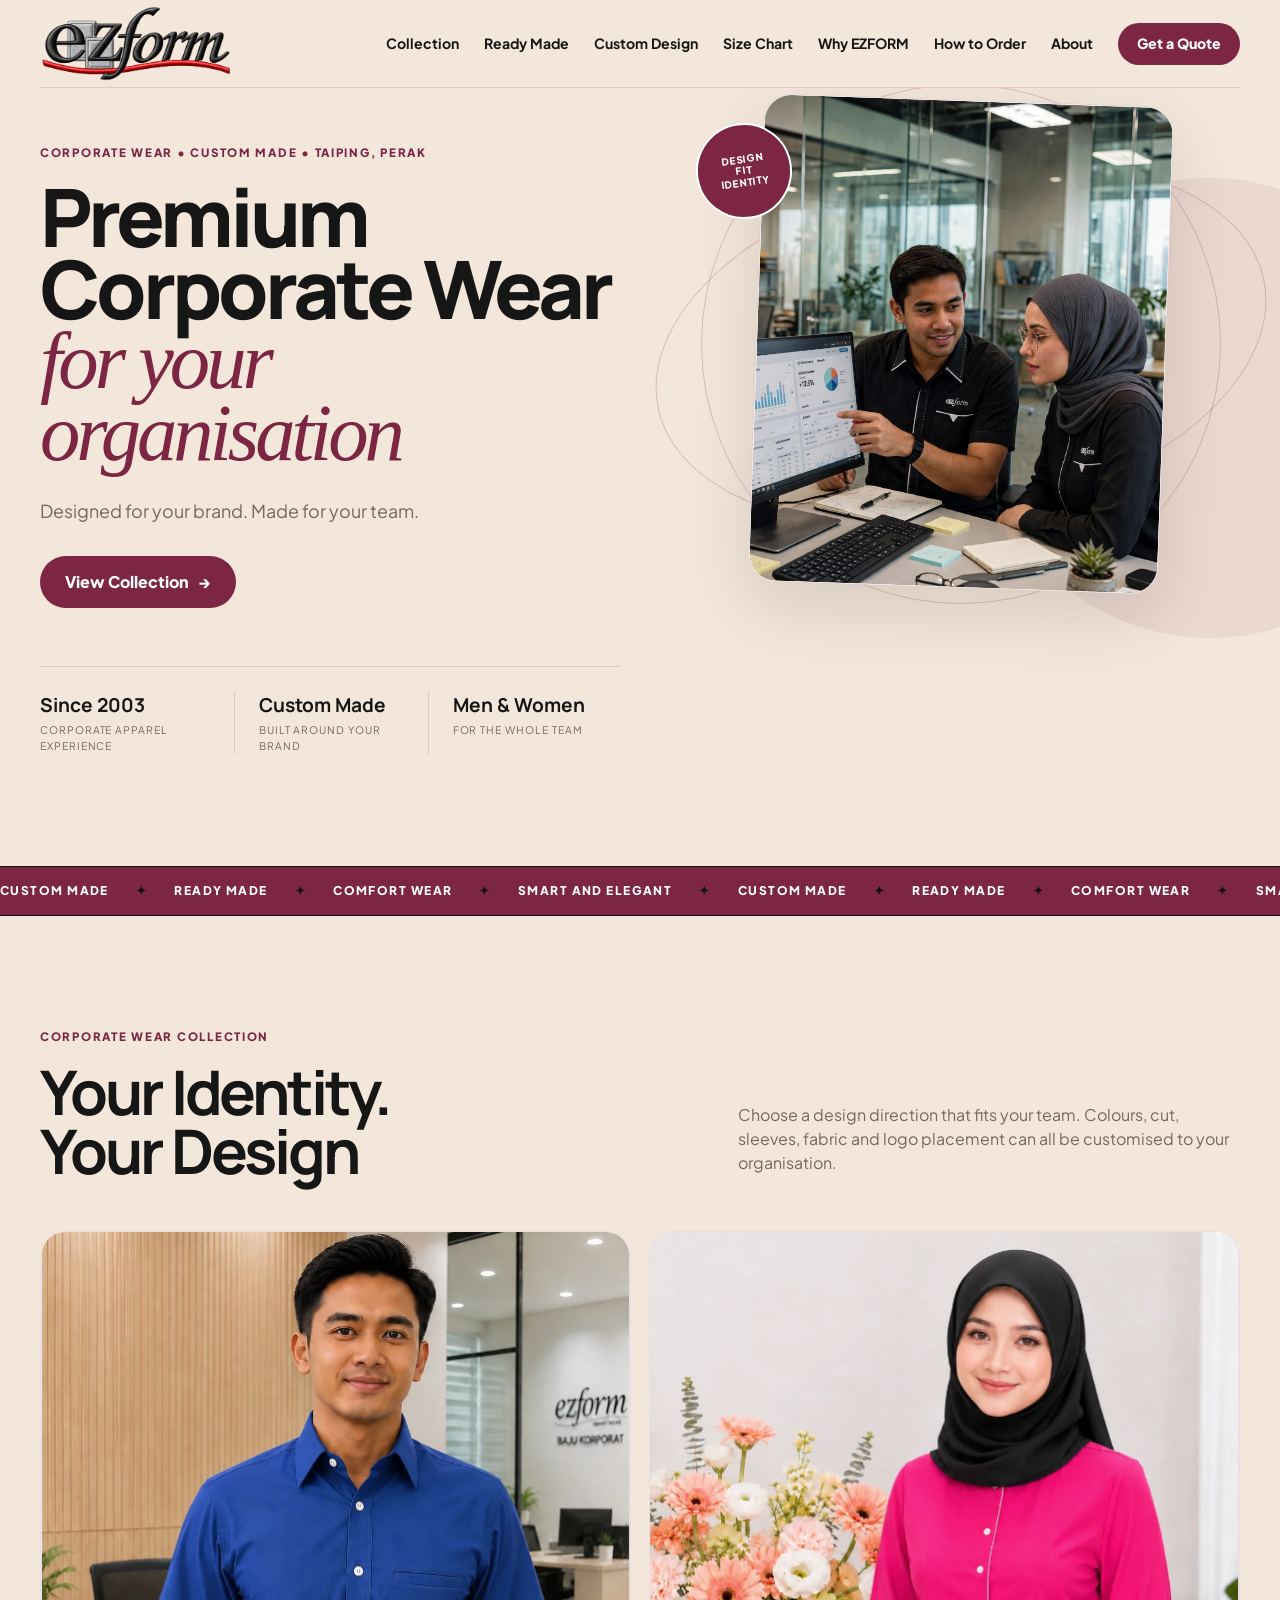
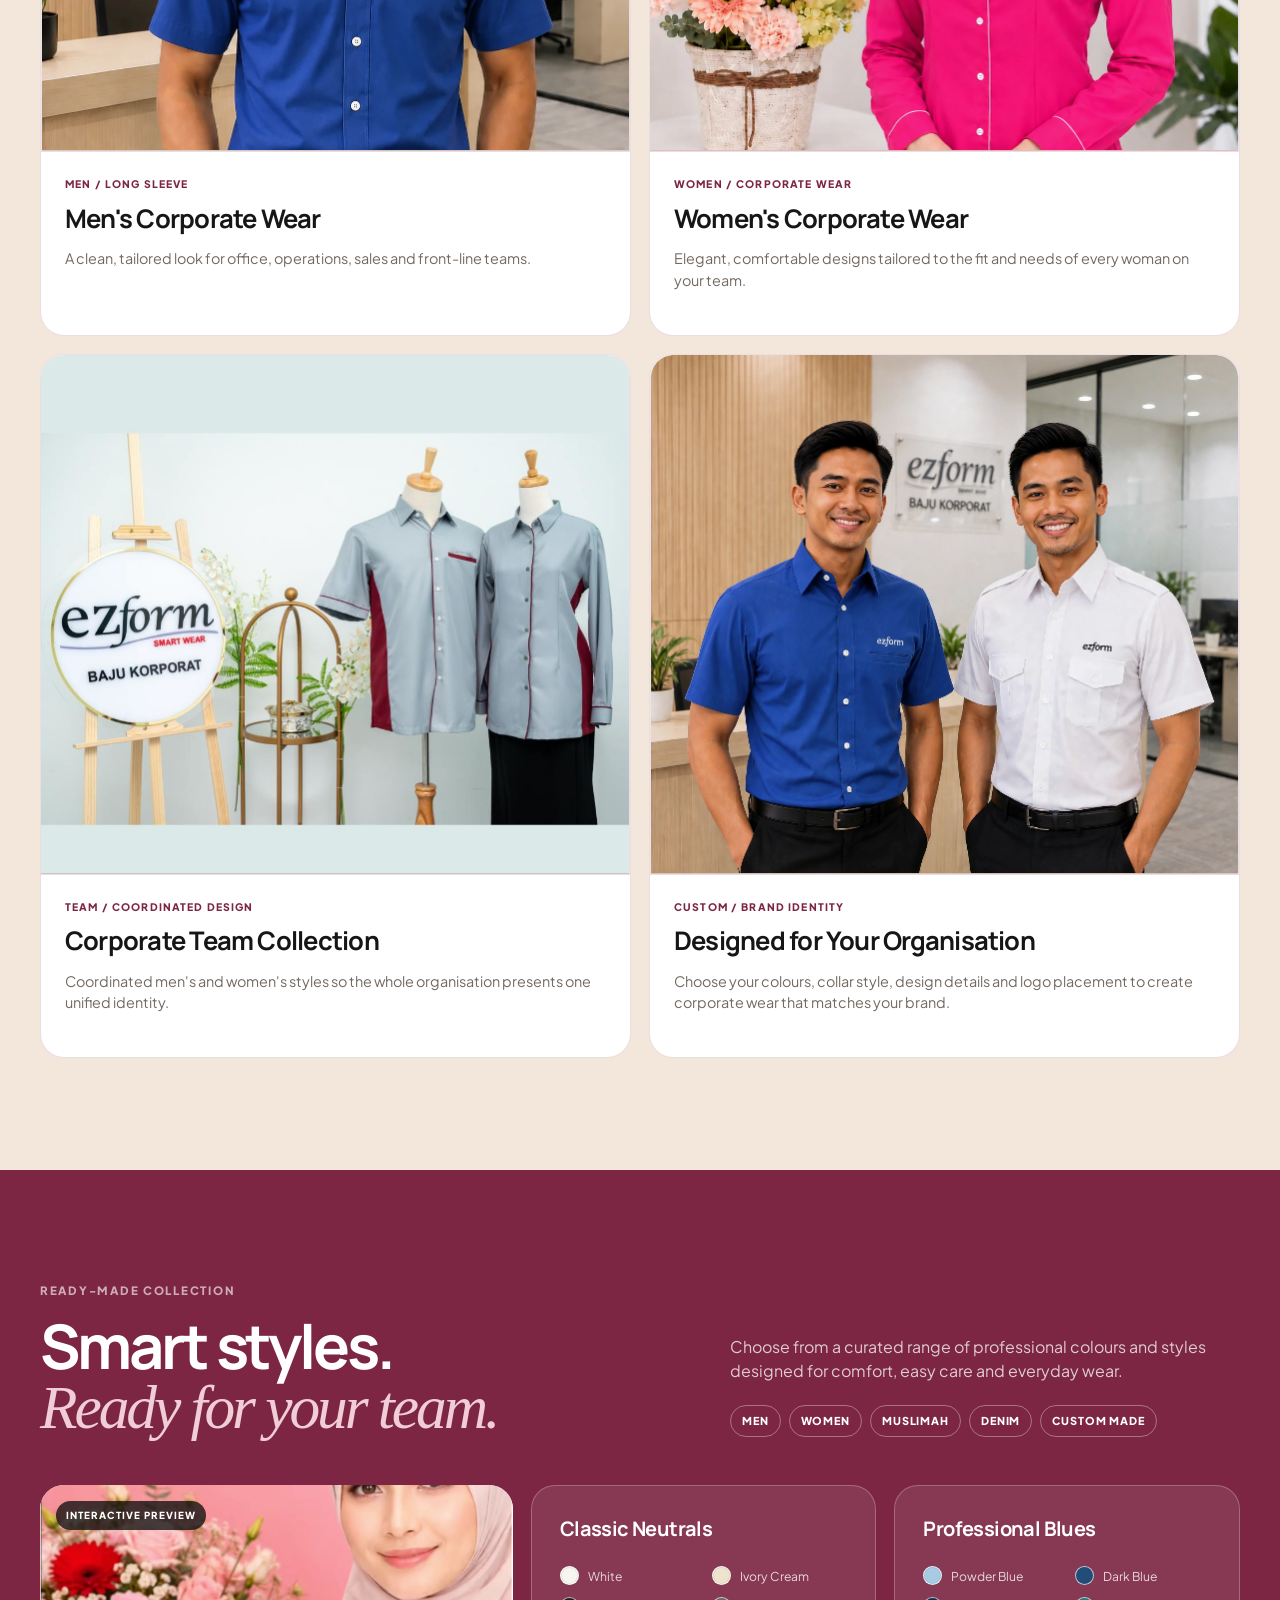
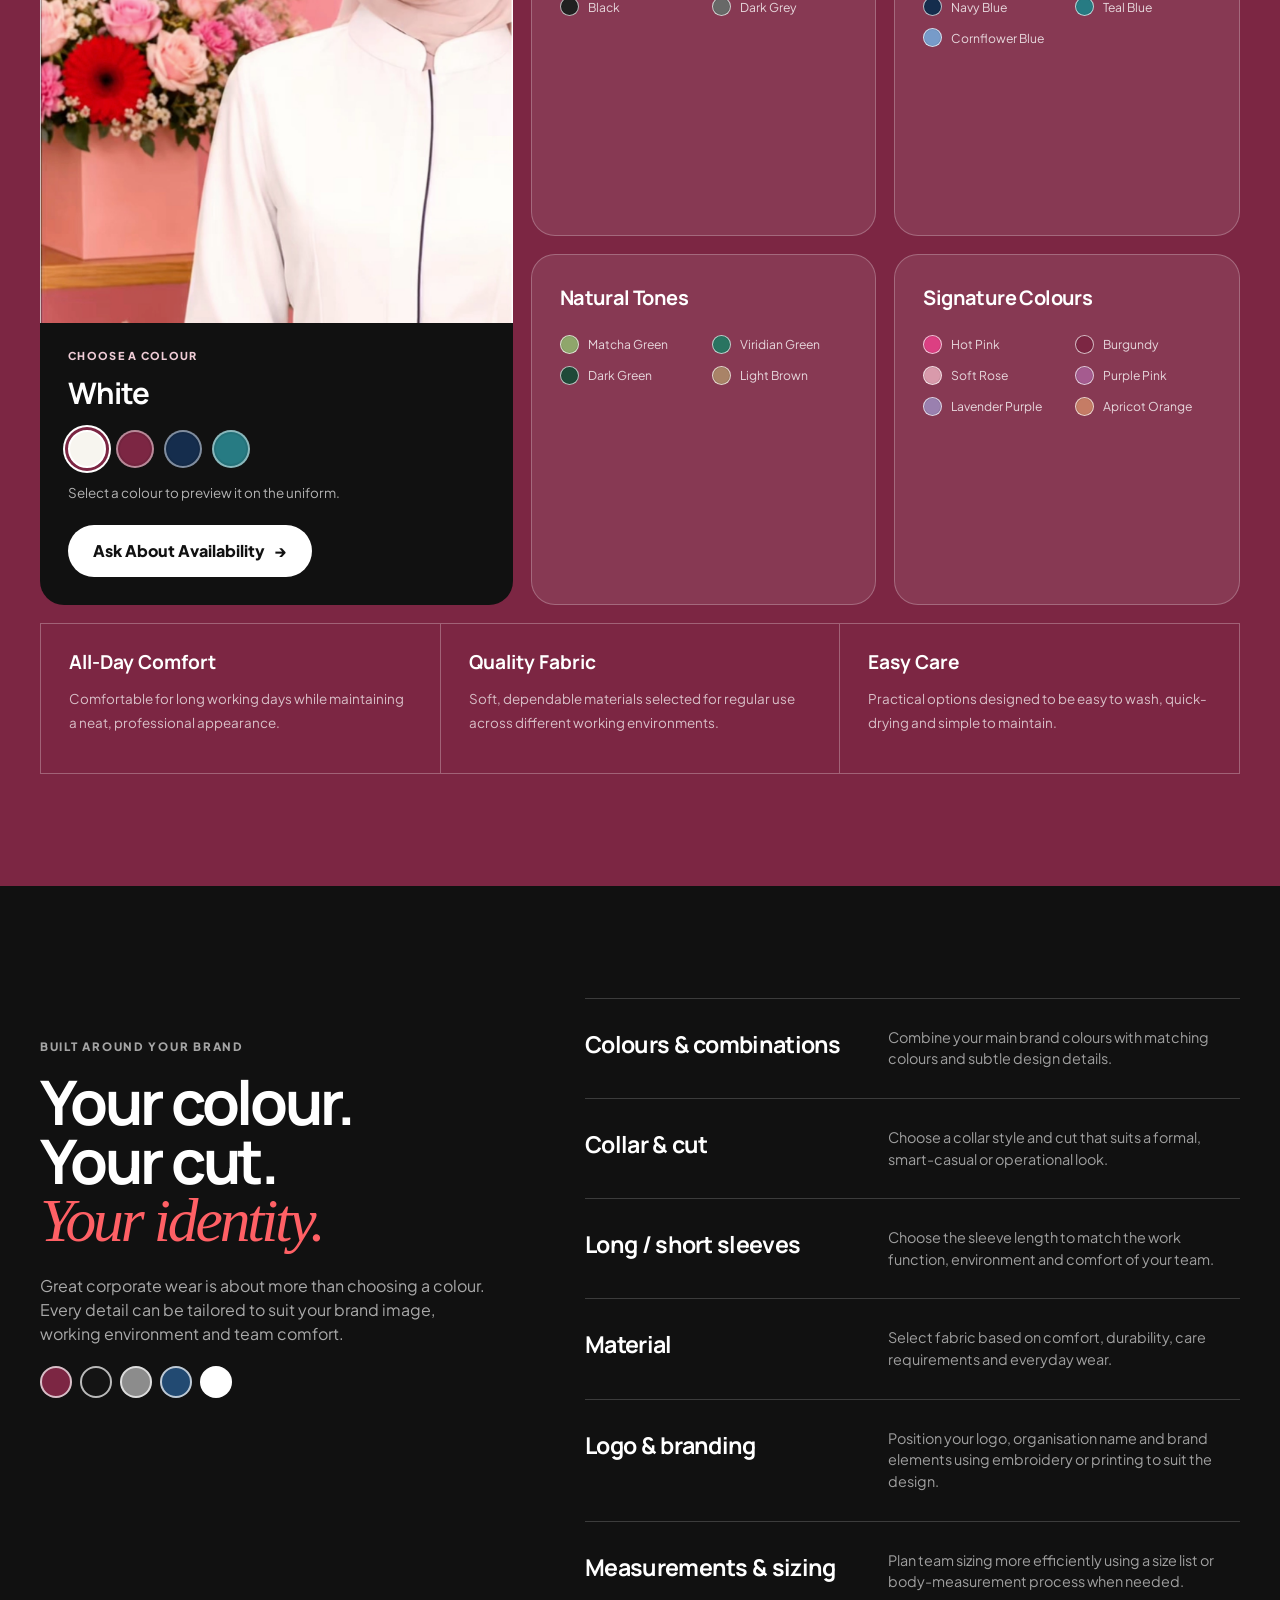
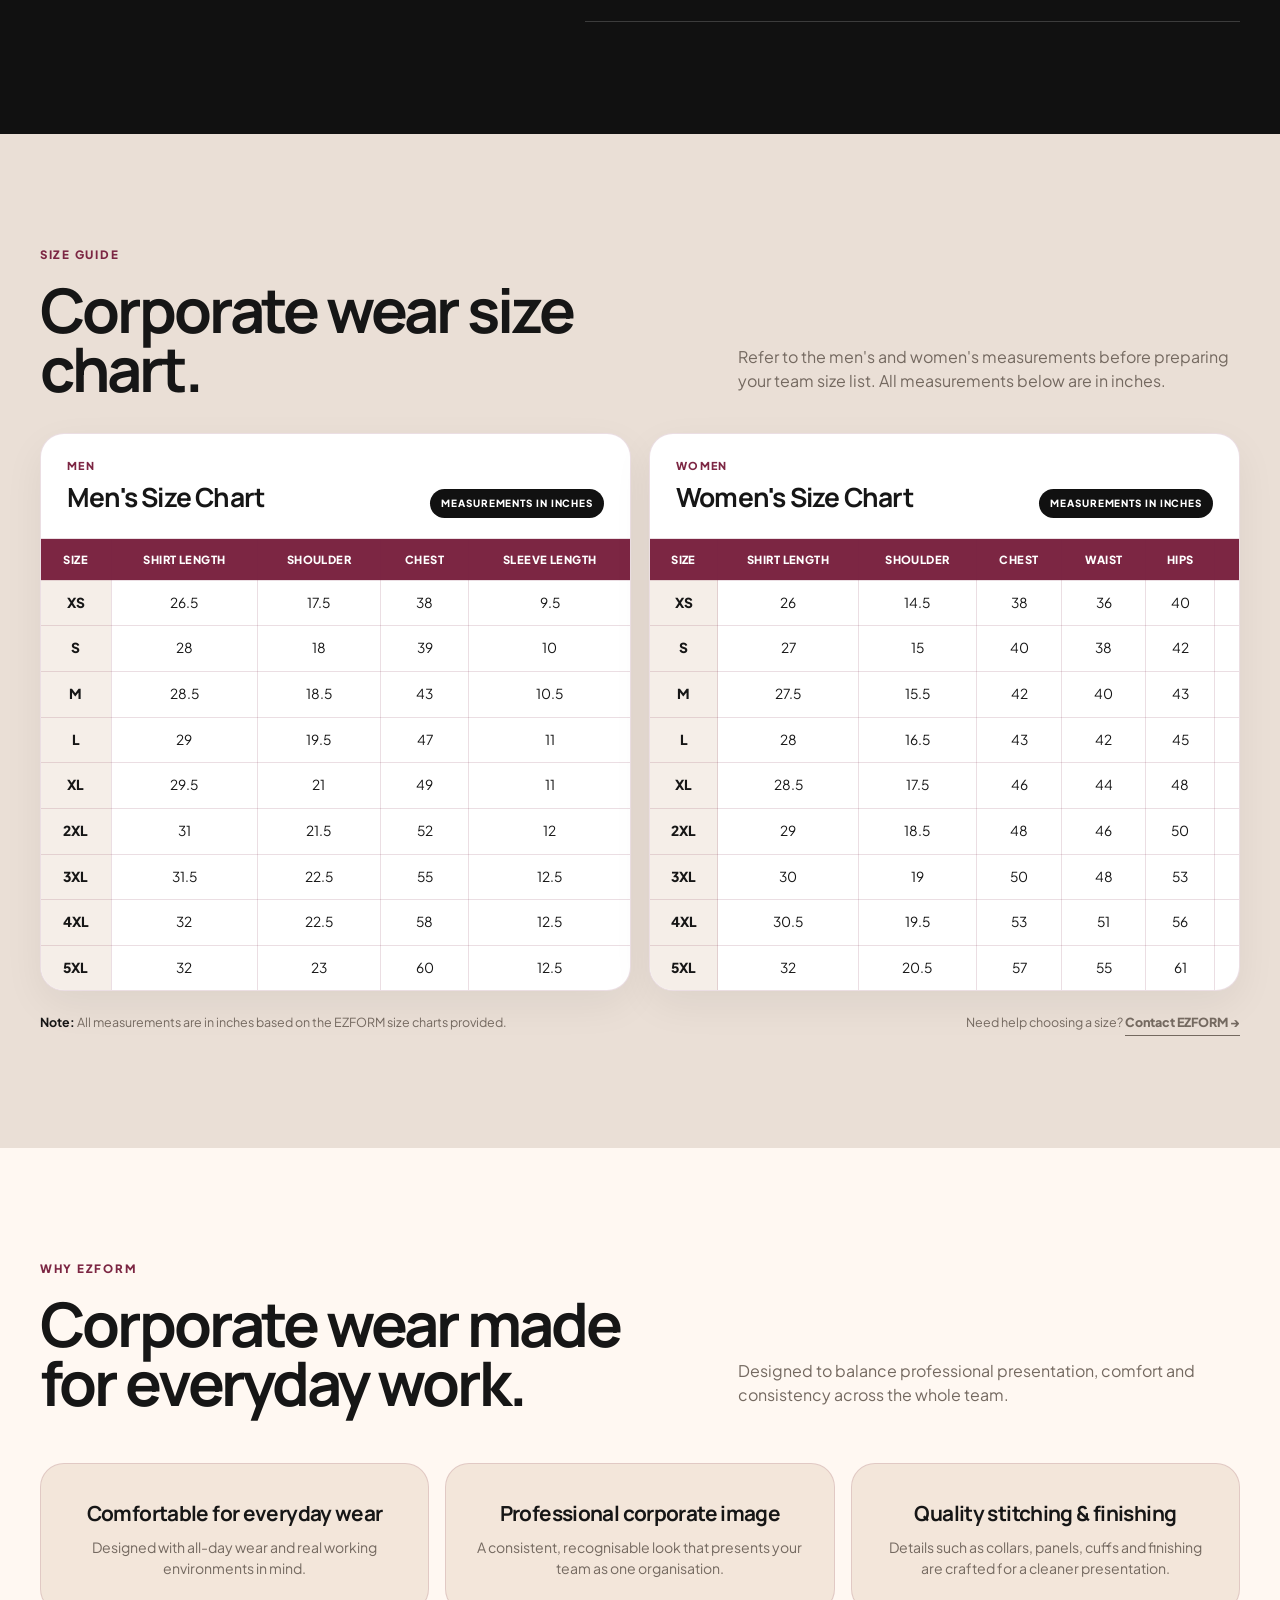
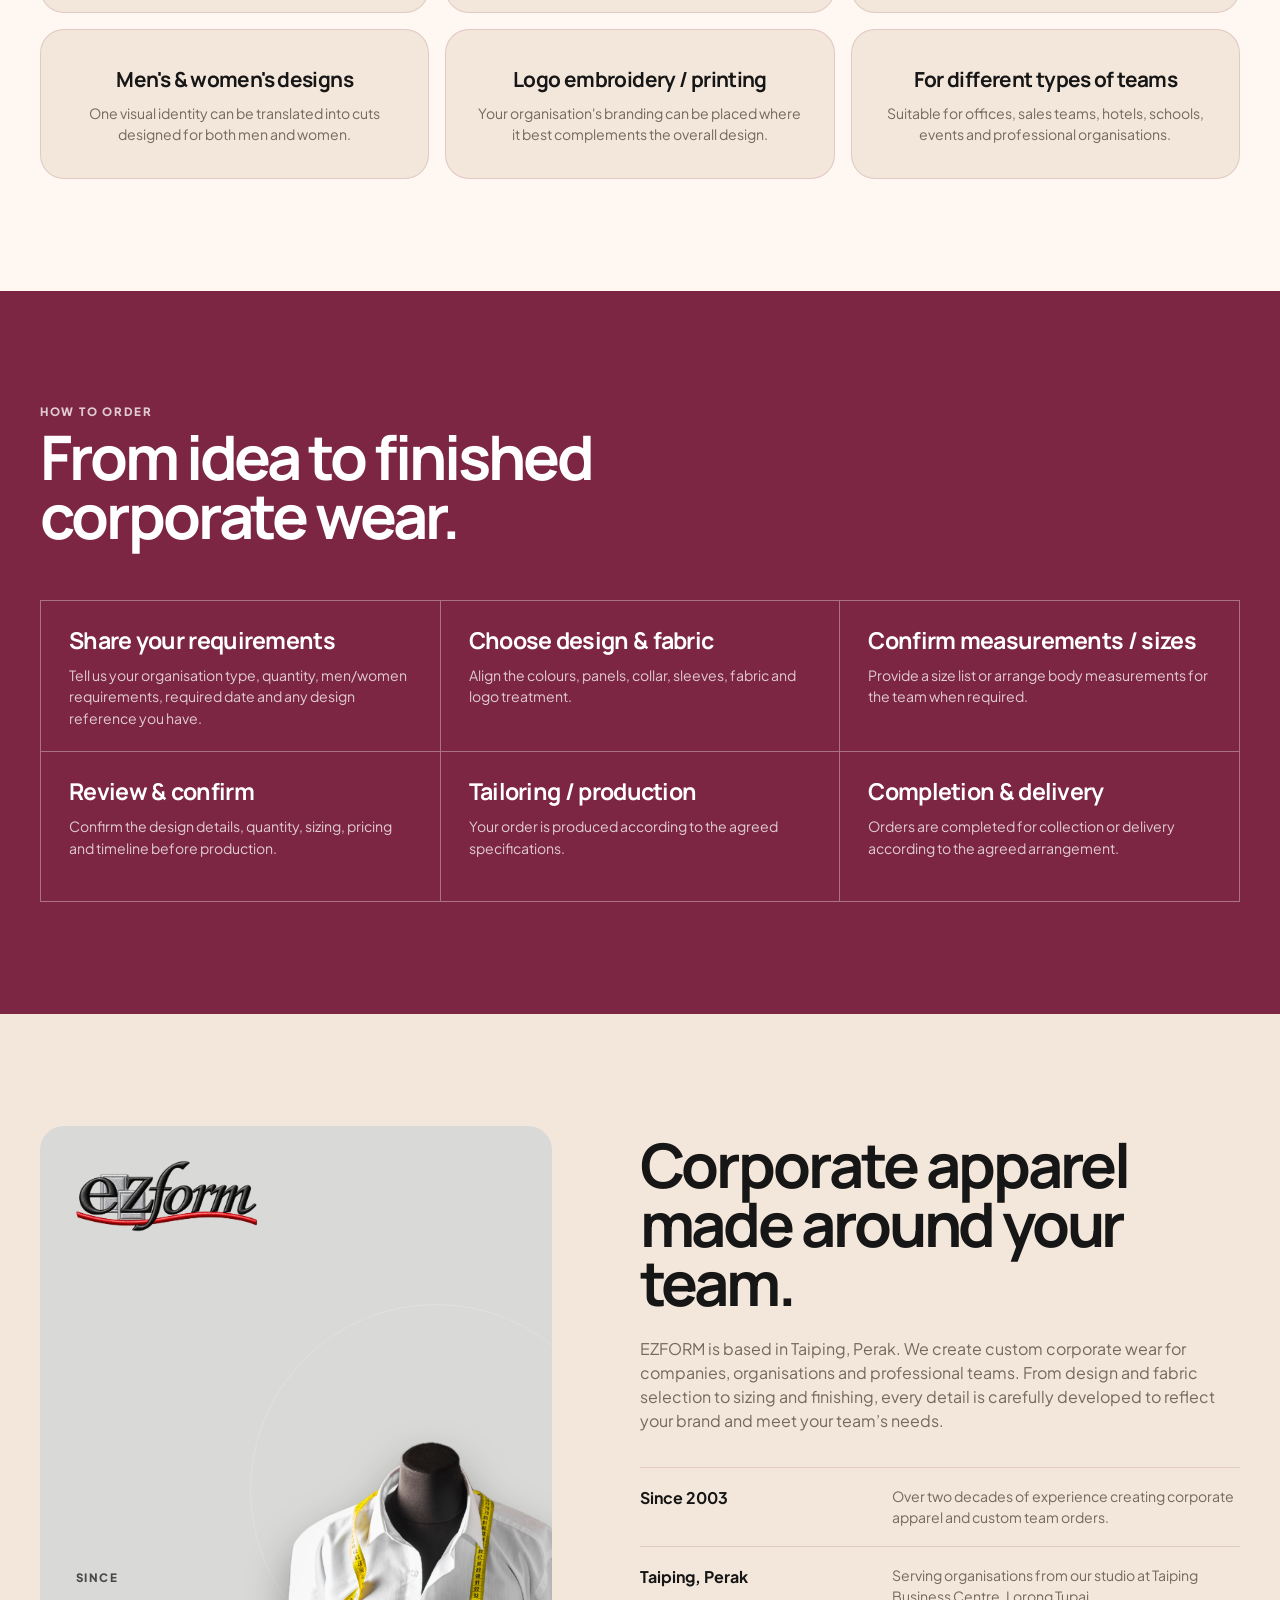
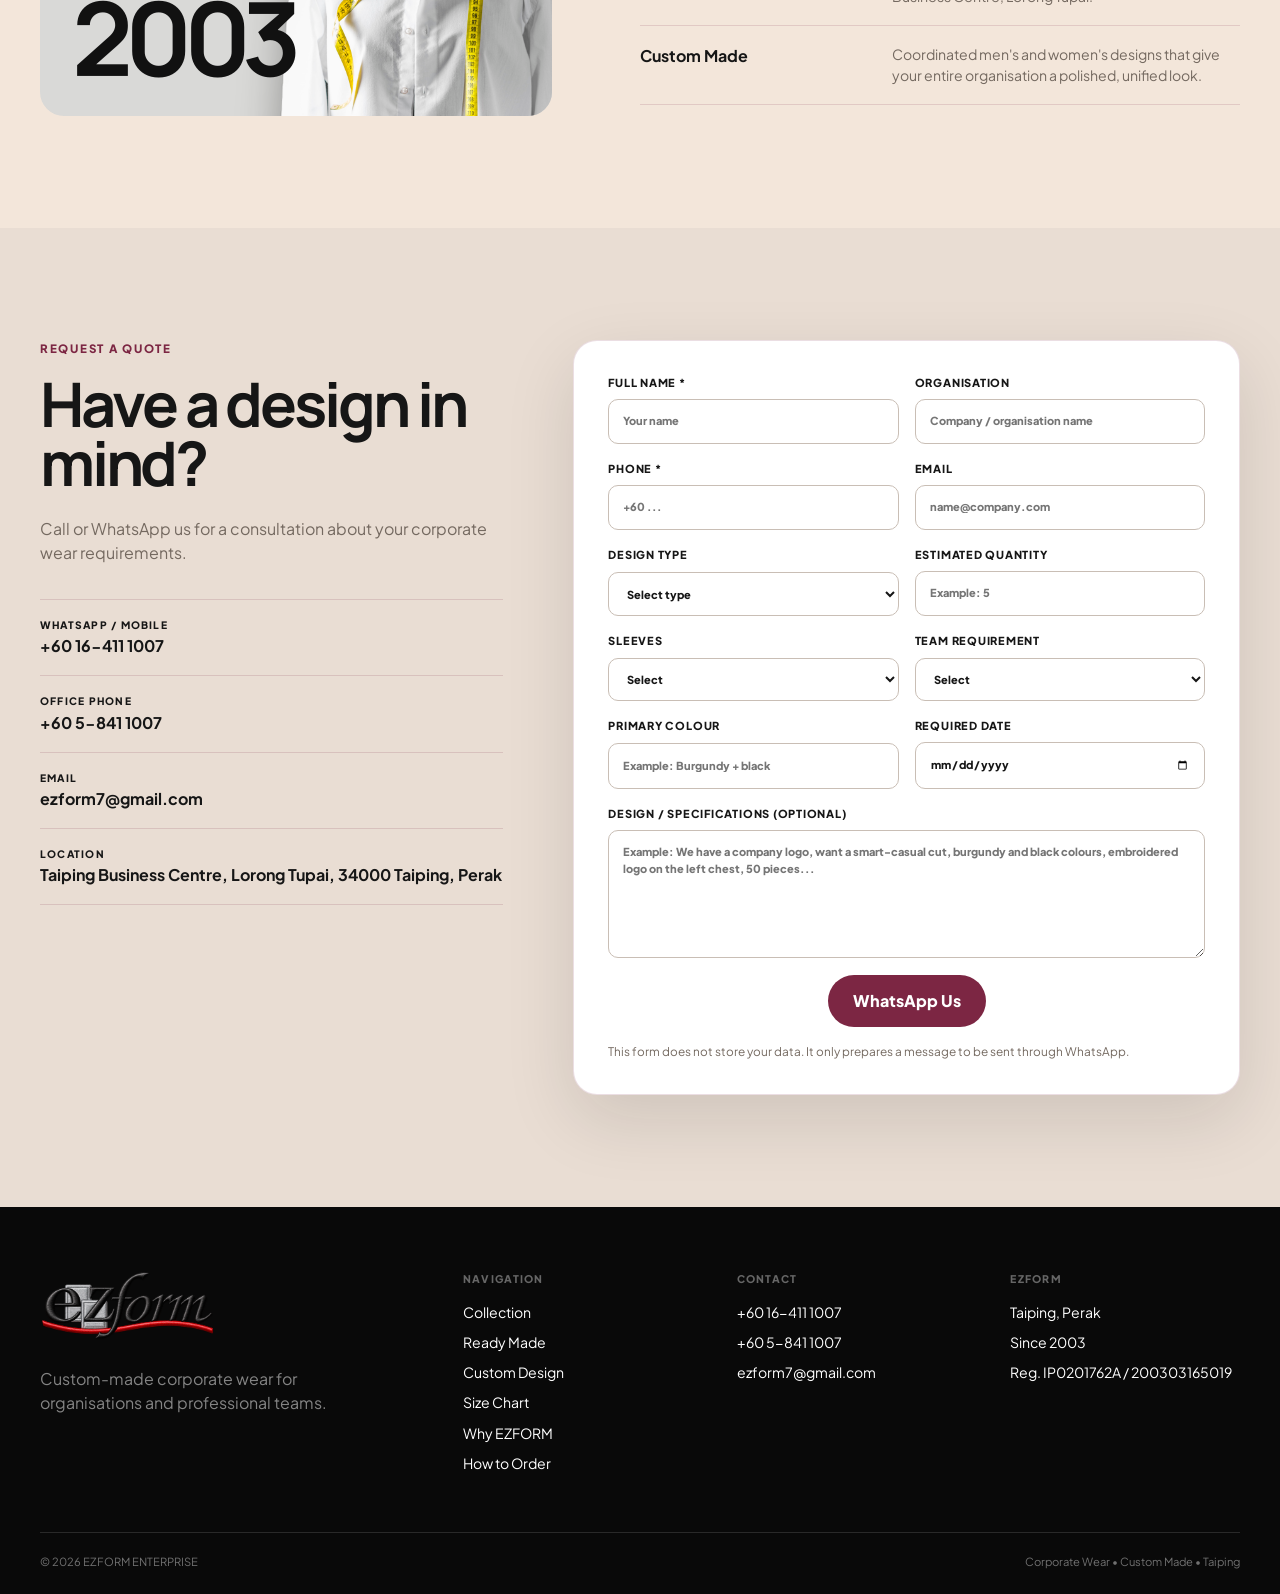
==== commit d5f96666: "Add interactive uniform colour preview" ====
--- a/index.html
+++ b/index.html
@@ -15,7 +15,7 @@
 <link href="https://fonts.googleapis.com/css2?family=Manrope:wght@500;600;700;800&amp;family=Plus+Jakarta+Sans:wght@400;500;600;700&amp;display=swap" rel="stylesheet"/>
 <link href="assets/icons/favicon.svg" rel="icon" type="image/svg+xml"/>
 
-  <link href="css/style.css?v=20260905-4" rel="stylesheet"/>
+  <link href="css/style.css?v=20260905-5" rel="stylesheet"/>
   
 </head>
 <body>
@@ -119,11 +119,23 @@
 </div>
 </div>
 <div class="ready-layout">
-<article class="ready-feature reveal">
-<span class="ready-kicker">EZFORM Comfort Wear</span>
-<h3>Colour that works<br/>with your identity.</h3>
-<p>Select a ready-made shade for a polished team look, or use it as the starting point for a customised design.</p>
+<article class="uniform-customizer reveal">
+<div class="uniform-preview">
+<img alt="Woman wearing a white EZFORM ready-made corporate uniform" decoding="async" id="uniform-preview" loading="lazy" src="assets/images/ready-uniform-white.jpg"/>
+<span>Interactive Preview</span>
+</div>
+<div class="uniform-controls">
+<span class="ready-kicker">Choose a colour</span>
+<h3 aria-live="polite" id="uniform-colour-name">White</h3>
+<div aria-label="Uniform preview colours" class="uniform-swatches" role="group">
+<button aria-pressed="true" class="uniform-swatch active" data-colour="White" data-image="assets/images/ready-uniform-white.jpg" style="--swatch:#f7f5ef" type="button"><span class="sr-only">Preview white uniform</span></button>
+<button aria-pressed="false" class="uniform-swatch" data-colour="Burgundy" data-image="assets/images/ready-uniform-burgundy.jpg" style="--swatch:#7c2643" type="button"><span class="sr-only">Preview burgundy uniform</span></button>
+<button aria-pressed="false" class="uniform-swatch" data-colour="Navy Blue" data-image="assets/images/ready-uniform-navy.jpg" style="--swatch:#152d4d" type="button"><span class="sr-only">Preview navy blue uniform</span></button>
+<button aria-pressed="false" class="uniform-swatch" data-colour="Teal Blue" data-image="assets/images/ready-uniform-teal.jpg" style="--swatch:#277b83" type="button"><span class="sr-only">Preview teal blue uniform</span></button>
+</div>
+<p>Select a colour to preview it on the uniform.</p>
 <a class="button button-light" href="#quotation">Ask About Availability <span aria-hidden="true">→</span></a>
+</div>
 </article>
 <div class="palette-grid">
 <article class="palette-card reveal">
@@ -158,6 +170,7 @@
 <h3>Signature Colours</h3>
 <ul class="colour-list">
 <li><i style="--swatch:#dc3f82"></i>Hot Pink</li>
+<li><i style="--swatch:#7c2643"></i>Burgundy</li>
 <li><i style="--swatch:#d99aab"></i>Soft Rose</li>
 <li><i style="--swatch:#a55b8f"></i>Purple Pink</li>
 <li><i style="--swatch:#9a80af"></i>Lavender Purple</li>
@@ -348,7 +361,7 @@
 </div>
 <div class="container footer-bottom"><span>© <span id="year"></span> EZFORM ENTERPRISE</span><span>Corporate Wear • Custom Made • Taiping</span></div>
 </footer>
-<script src="js/config.js?v=20260905-4"></script>
-<script src="js/site.js?v=20260905-4"></script>
+<script src="js/config.js?v=20260905-5"></script>
+<script src="js/site.js?v=20260905-5"></script>
 </body>
 </html>
--- a/css/style.css
+++ b/css/style.css
@@ -143,12 +143,22 @@
 .ready-intro-copy > p { color: rgba(255,255,255,.76); margin-bottom: 22px; }
 .ready-tags { display: flex; flex-wrap: wrap; gap: 8px; }
 .ready-tags span { padding: 7px 11px; border: 1px solid rgba(255,255,255,.35); border-radius: 999px; font-size: .68rem; font-weight: 800; letter-spacing: .08em; text-transform: uppercase; }
-.ready-layout { display: grid; grid-template-columns: .72fr 1.28fr; gap: 18px; align-items: stretch; }
-.ready-feature { min-height: 480px; padding: 38px; border-radius: var(--radius); background: var(--black); display: flex; flex-direction: column; align-items: flex-start; }
+.ready-layout { display: grid; grid-template-columns: .8fr 1.2fr; gap: 18px; align-items: stretch; }
+.uniform-customizer { overflow: hidden; border-radius: var(--radius); background: var(--black); display: flex; flex-direction: column; }
+.uniform-preview { position: relative; aspect-ratio: 1.08; overflow: hidden; background: var(--white); }
+.uniform-preview img { width: 100%; height: 100%; object-fit: cover; object-position: center 15%; transition: opacity .18s ease; }
+.uniform-preview img.is-changing { opacity: .35; }
+.uniform-preview > span { position: absolute; top: 16px; left: 16px; padding: 7px 10px; border-radius: 999px; background: rgba(17,17,17,.78); color: var(--white); font-size: .61rem; font-weight: 900; letter-spacing: .1em; text-transform: uppercase; }
+.uniform-controls { padding: 25px 28px 28px; display: flex; flex: 1; flex-direction: column; align-items: flex-start; }
 .ready-kicker { color: #f0cdd7; font-size: .68rem; font-weight: 900; letter-spacing: .12em; text-transform: uppercase; }
-.ready-feature h3 { font-size: clamp(2rem,3.4vw,3.4rem); line-height: 1; margin: 34px 0 20px; }
-.ready-feature p { color: rgba(255,255,255,.68); max-width: 420px; }
-.ready-feature .button { margin-top: auto; }
+.uniform-controls h3 { margin: 7px 0 14px; font-size: 1.85rem; }
+.uniform-controls p { margin: 15px 0 22px; color: rgba(255,255,255,.68); font-size: .84rem; }
+.uniform-swatches { display: flex; flex-wrap: wrap; gap: 10px; }
+.uniform-swatch { width: 38px; height: 38px; padding: 0; border: 2px solid rgba(255,255,255,.46); border-radius: 50%; background: var(--swatch); cursor: pointer; box-shadow: inset 0 0 0 2px rgba(17,17,17,.08); transition: transform .18s ease, border-color .18s ease, box-shadow .18s ease; }
+.uniform-swatch:hover { transform: scale(1.08); }
+.uniform-swatch.active { border-color: var(--white); box-shadow: 0 0 0 3px var(--red), 0 0 0 5px var(--white); }
+.uniform-swatch:focus-visible { outline: 3px solid var(--white); outline-offset: 3px; }
+.uniform-controls .button { margin-top: auto; }
 .palette-grid { display: grid; grid-template-columns: repeat(2,1fr); gap: 18px; }
 .palette-card { padding: 28px; border: 1px solid rgba(255,255,255,.24); border-radius: var(--radius); background: rgba(255,255,255,.09); }
 .palette-card h3 { margin-bottom: 22px; font-size: 1.25rem; }
@@ -290,7 +300,7 @@
   .custom-grid { gap: 52px; }
   .ready-intro { gap: 24px; }
   .ready-intro-copy { justify-self: start; }
-  .ready-feature { min-height: 360px; }
+  .uniform-customizer { max-width: 680px; }
   .custom-copy,.quote-copy { position: static; }
   .why-grid { grid-template-columns: repeat(2,1fr); }
   .size-chart-grid { grid-template-columns: 1fr; }
@@ -323,7 +333,7 @@
   .orbit-two { width: 430px; height: 240px; }
   .collection-grid,.why-grid { grid-template-columns: 1fr; }
   .palette-grid,.ready-benefits { grid-template-columns: 1fr; }
-  .ready-feature { min-height: 420px; padding: 28px; }
+  .uniform-customizer { max-width: none; }
   .colour-list { grid-template-columns: 1fr 1fr; }
   .size-card-head { align-items: flex-start; flex-direction: column; gap: 12px; padding: 21px 20px 17px; }
   .size-chart-note { flex-direction: column; gap: 8px; }
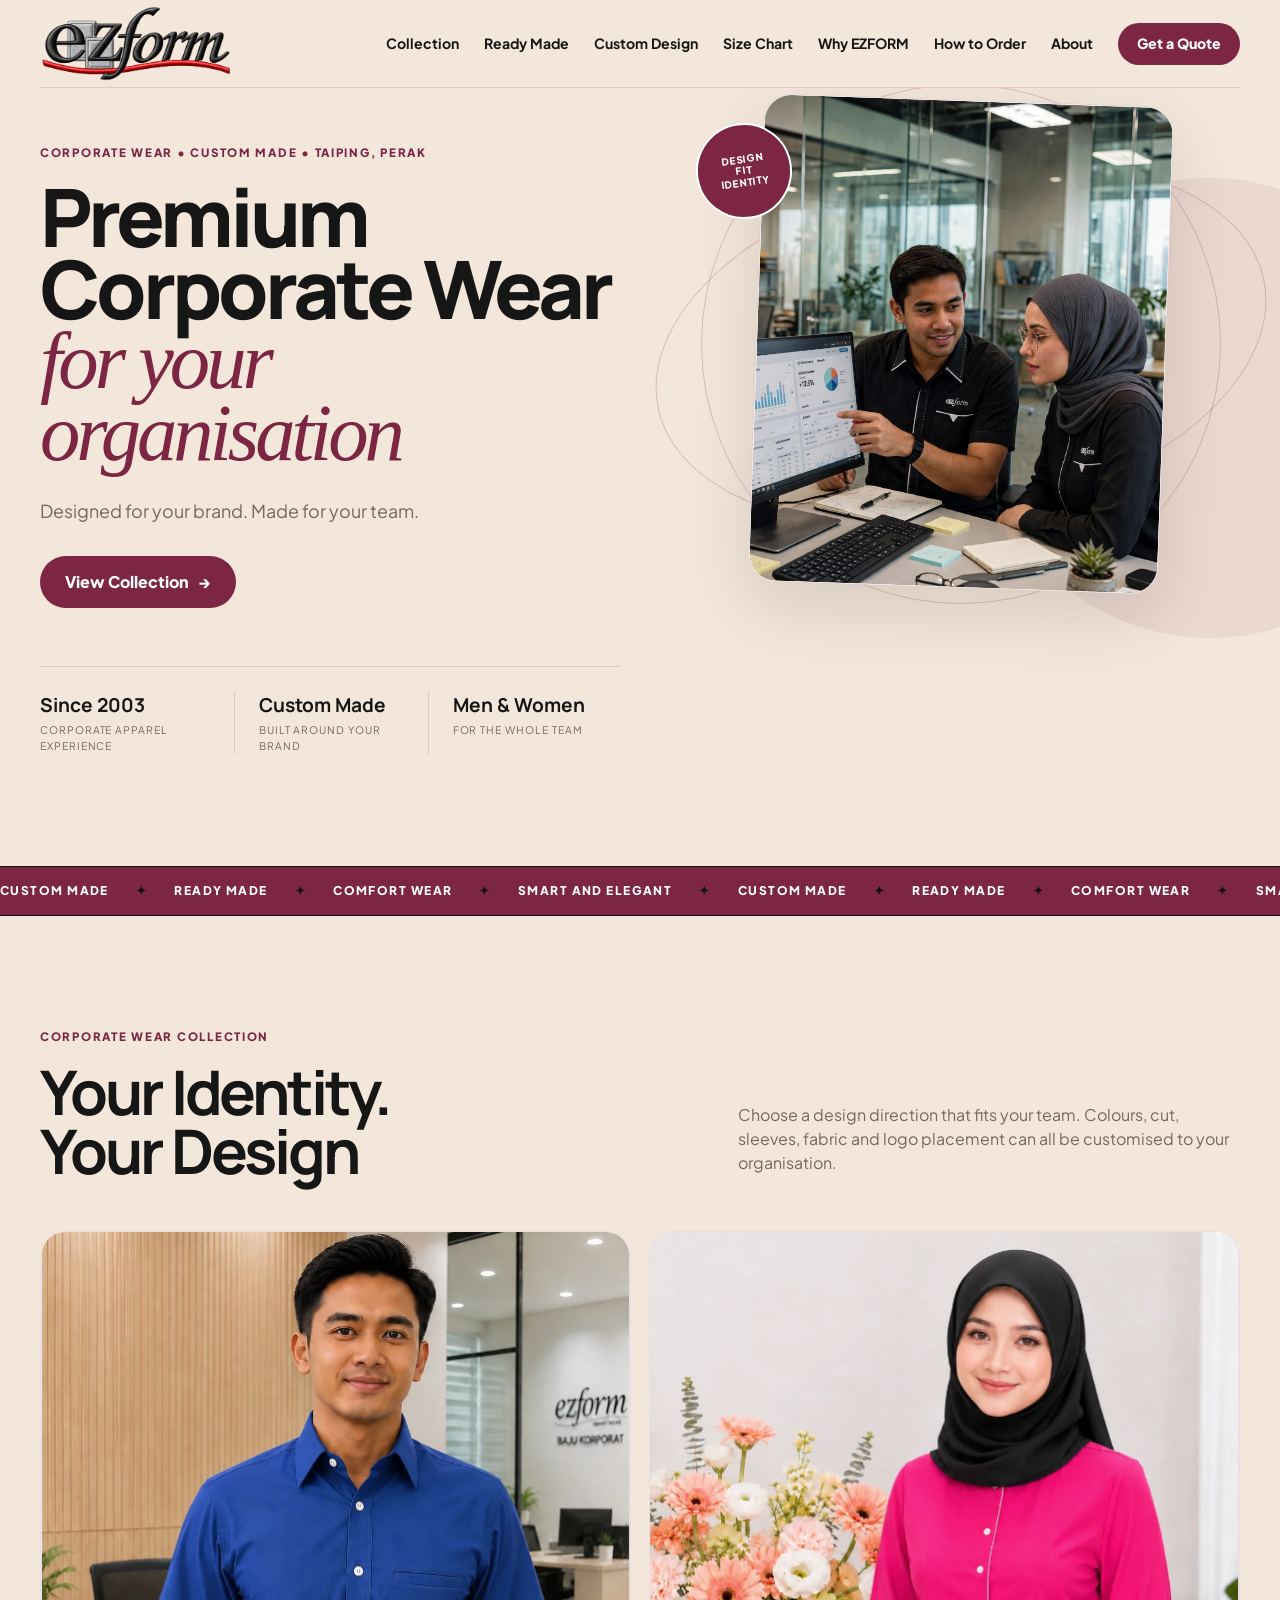
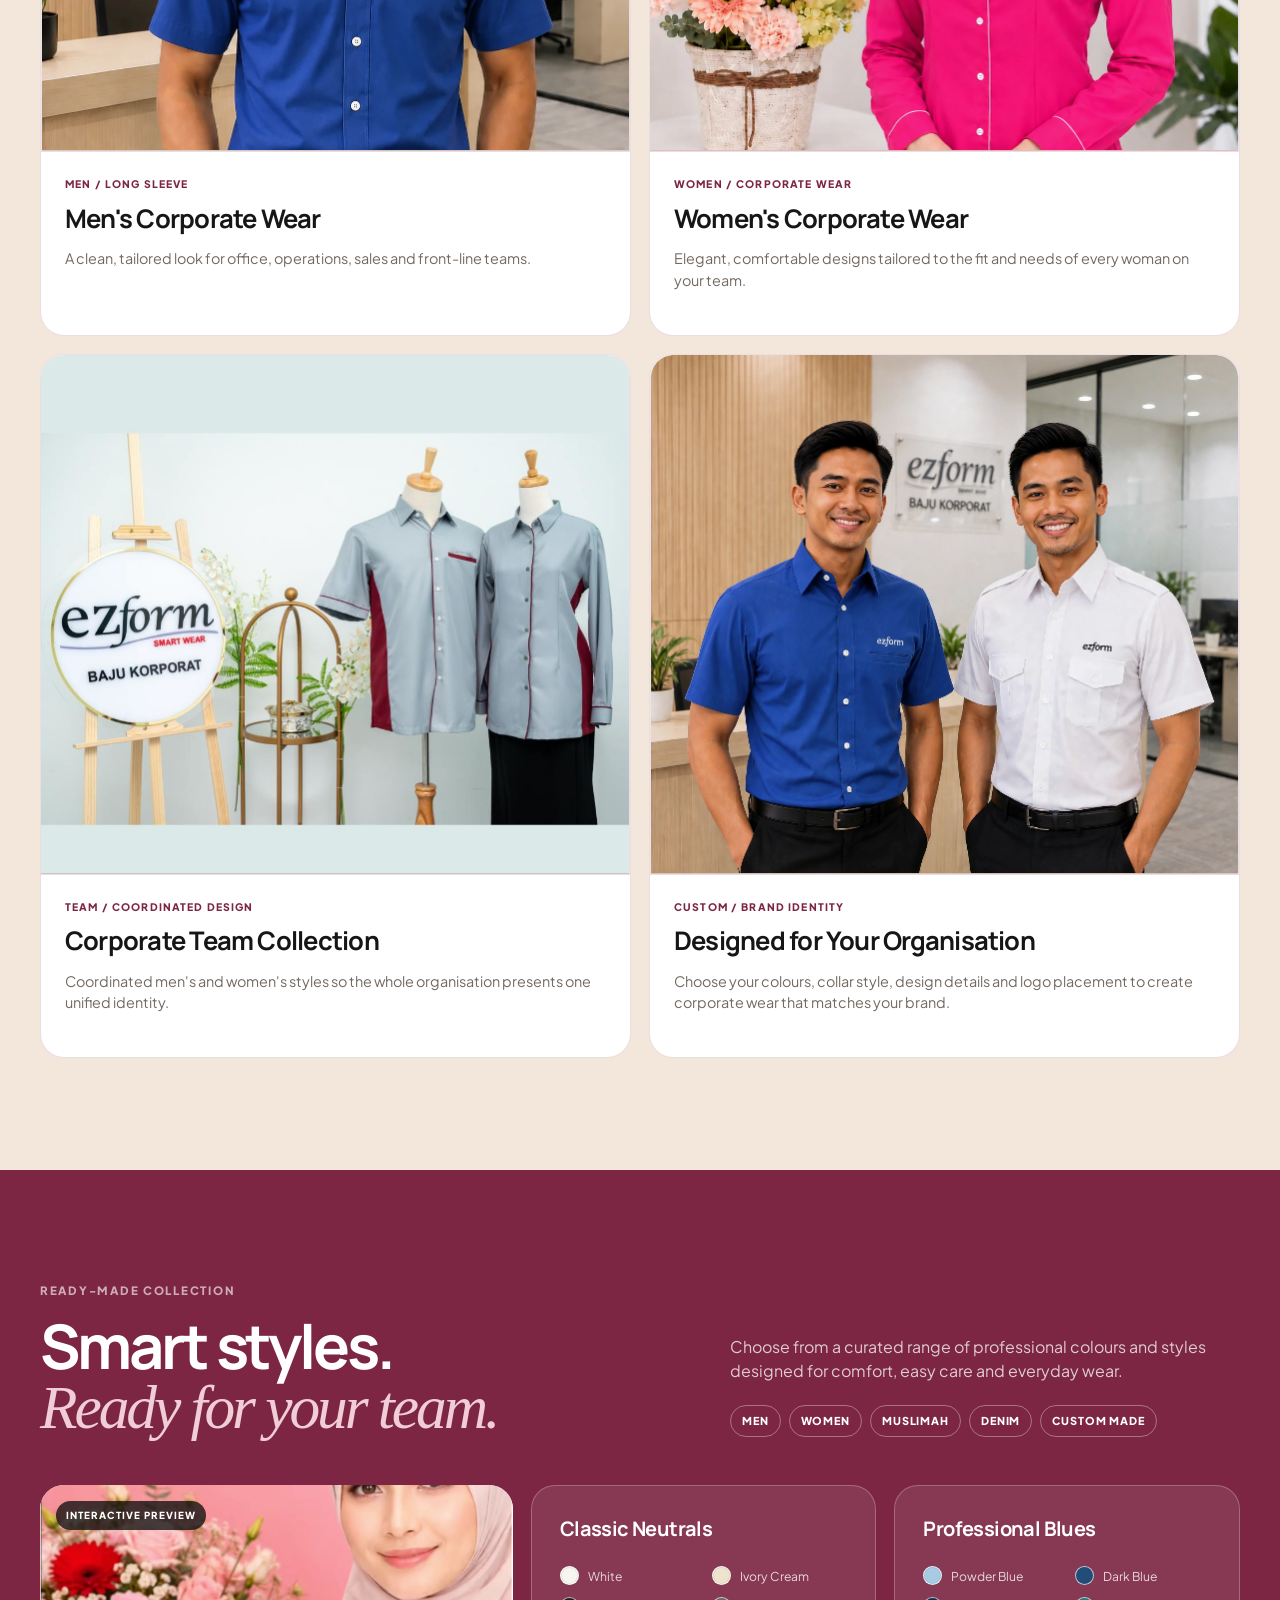
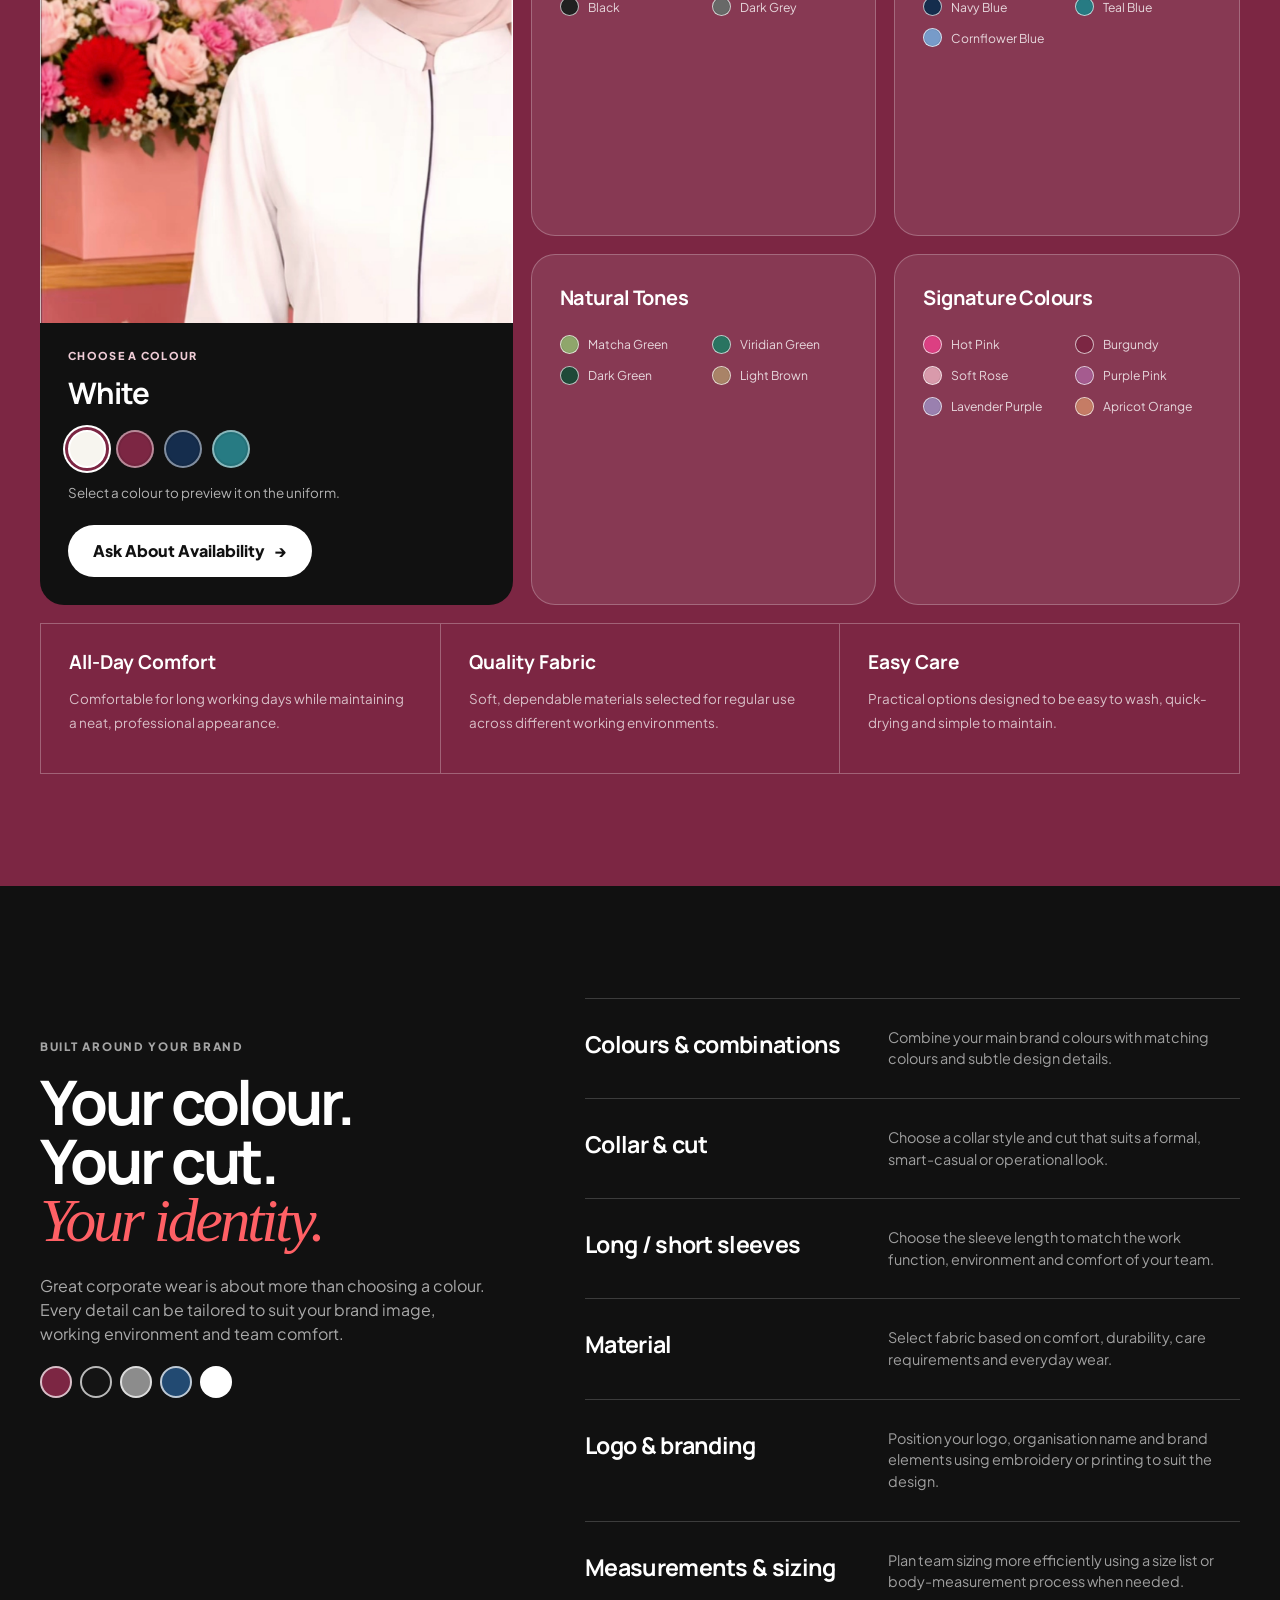
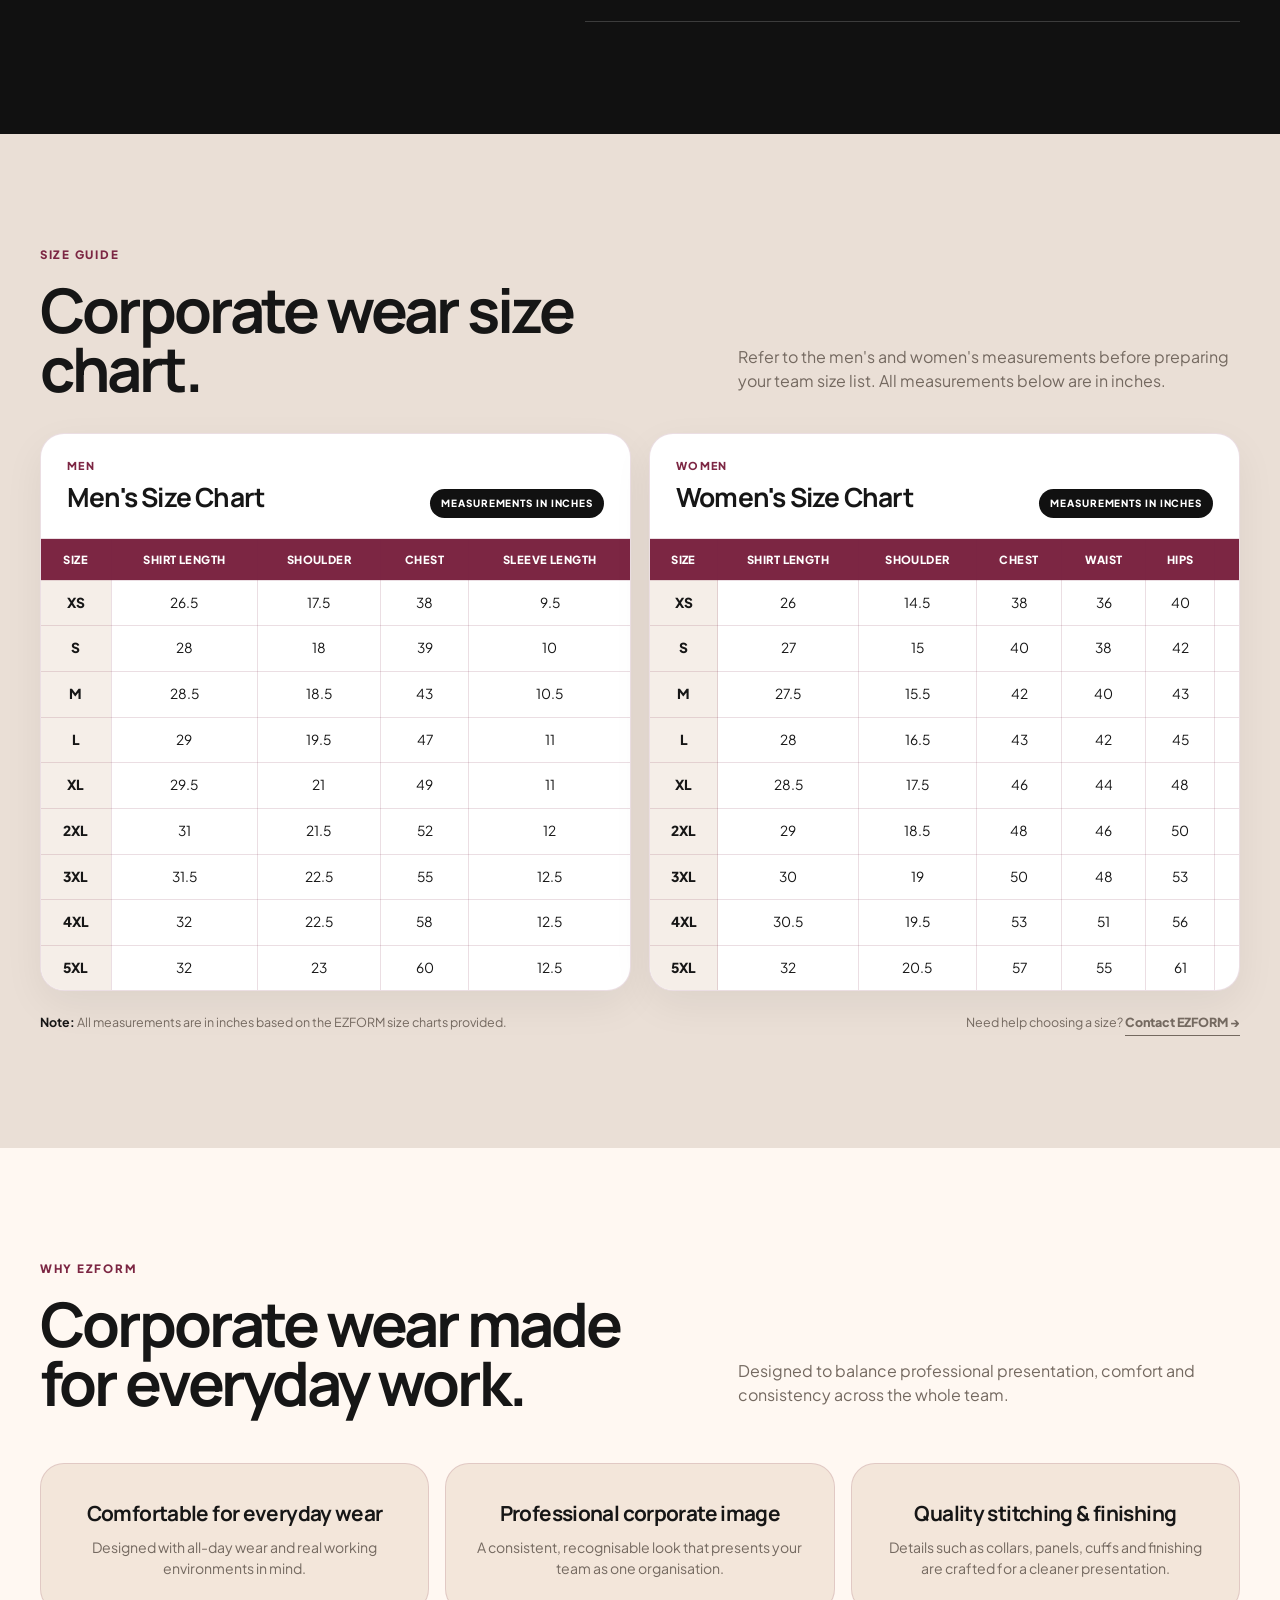
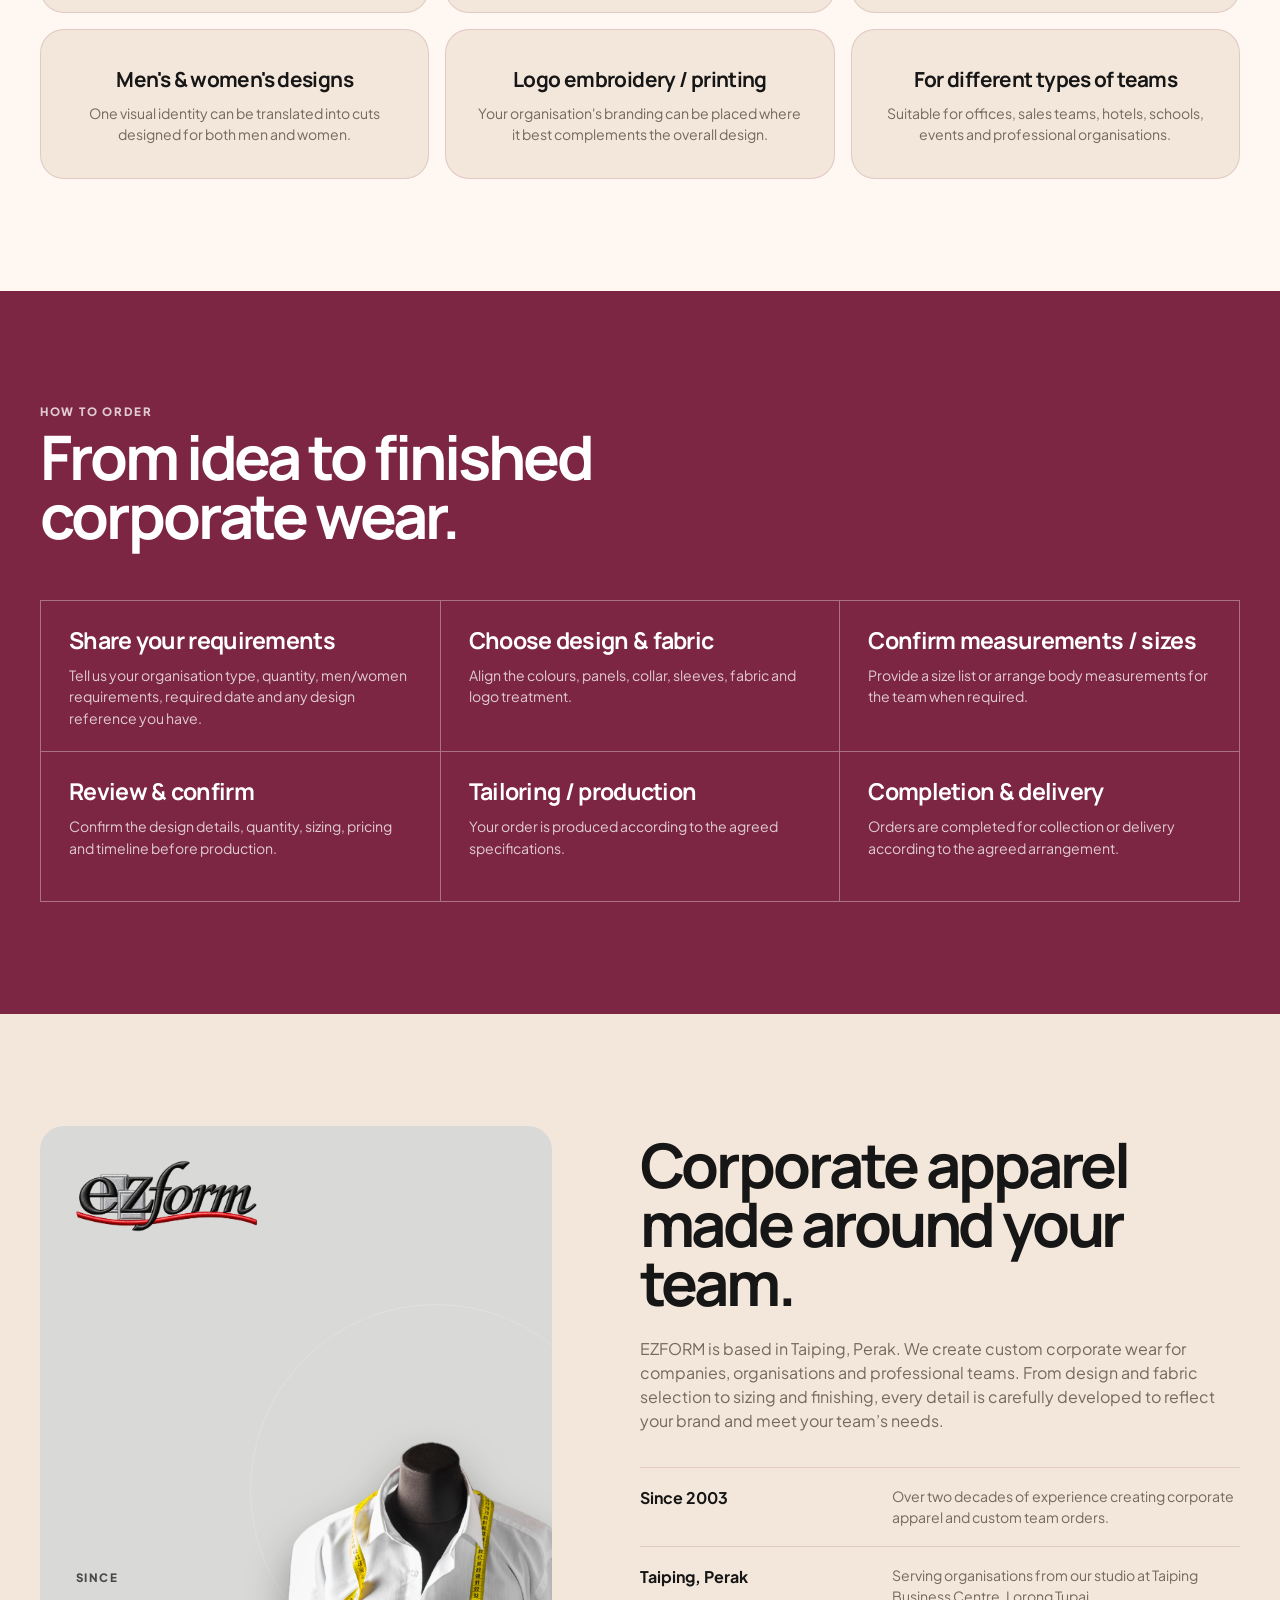
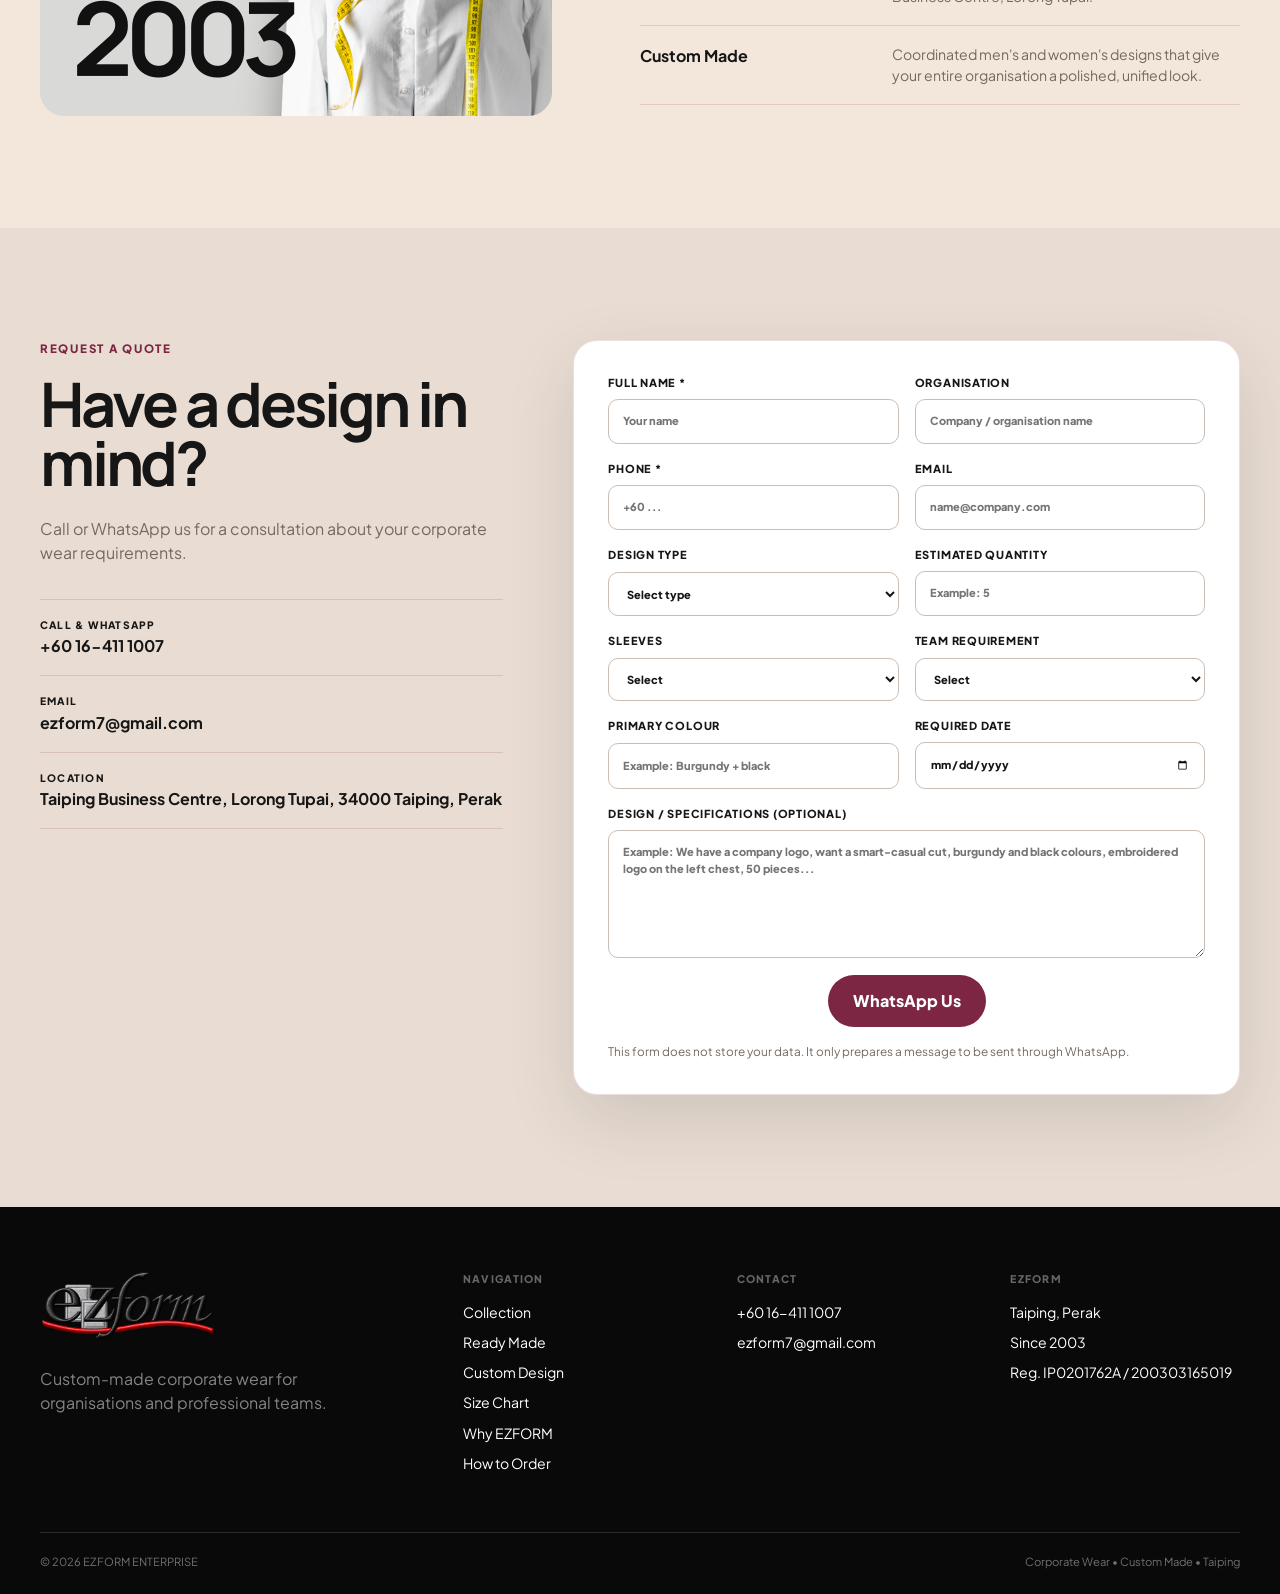
==== commit 4207e57d: "Update primary contact details" ====
--- a/index.html
+++ b/index.html
@@ -15,7 +15,7 @@
 <link href="https://fonts.googleapis.com/css2?family=Manrope:wght@500;600;700;800&amp;family=Plus+Jakarta+Sans:wght@400;500;600;700&amp;display=swap" rel="stylesheet"/>
 <link href="assets/icons/favicon.svg" rel="icon" type="image/svg+xml"/>
 
-  <link href="css/style.css?v=20260905-5" rel="stylesheet"/>
+  <link href="css/style.css?v=20260907-1" rel="stylesheet"/>
   
 </head>
 <body>
@@ -318,8 +318,7 @@
 <h2>Have a design in mind?</h2>
 <p>Call or WhatsApp us for a consultation about your corporate wear requirements.</p>
 <div class="contact-list">
-<a data-phone-link="" href="tel:+60164111007"><span>WhatsApp / Mobile</span><strong data-phone="">+60 16-411 1007</strong></a>
-<a data-landline-link="" href="tel:+6058411007"><span>Office phone</span><strong data-landline="">+60 5-841 1007</strong></a>
+<a data-phone-link="" href="tel:+60164111007"><span>CALL &amp; WHATSAPP</span><strong data-phone="">+60 16-411 1007</strong></a>
 <a data-email-link="" href="mailto:ezform7@gmail.com"><span>Email</span><strong data-email="">ezform7@gmail.com</strong></a>
 <div><span>Location</span><strong data-location="">Taiping Business Centre, Lorong Tupai, 34000 Taiping, Perak</strong></div>
 </div>
@@ -356,12 +355,12 @@
 <div class="container footer-grid">
 <div class="footer-brand"><img alt="EZFORM" src="assets/images/ezform-logo.png"/><p data-tagline="">Custom-made corporate wear for organisations and professional teams.</p></div>
 <div><span class="footer-title">Navigation</span><a href="#collection">Collection</a><a href="#ready-made">Ready Made</a><a href="#custom">Custom Design</a><a href="#size-chart">Size Chart</a><a href="#why">Why EZFORM</a><a href="#process">How to Order</a></div>
-<div><span class="footer-title">Contact</span><a data-phone="" data-phone-link="" href="tel:+60164111007">+60 16-411 1007</a><a data-landline="" data-landline-link="" href="tel:+6058411007">+60 5-841 1007</a><a data-email="" data-email-link="" href="mailto:ezform7@gmail.com">ezform7@gmail.com</a></div>
+<div><span class="footer-title">Contact</span><a data-phone="" data-phone-link="" href="tel:+60164111007">+60 16-411 1007</a><a data-email="" data-email-link="" href="mailto:ezform7@gmail.com">ezform7@gmail.com</a></div>
 <div><span class="footer-title">EZFORM</span><span>Taiping, Perak</span><span>Since 2003</span><span>Reg. IP0201762A / 200303165019</span></div>
 </div>
 <div class="container footer-bottom"><span>© <span id="year"></span> EZFORM ENTERPRISE</span><span>Corporate Wear • Custom Made • Taiping</span></div>
 </footer>
-<script src="js/config.js?v=20260905-5"></script>
-<script src="js/site.js?v=20260905-5"></script>
+<script src="js/config.js?v=20260907-1"></script>
+<script src="js/site.js?v=20260907-1"></script>
 </body>
 </html>
